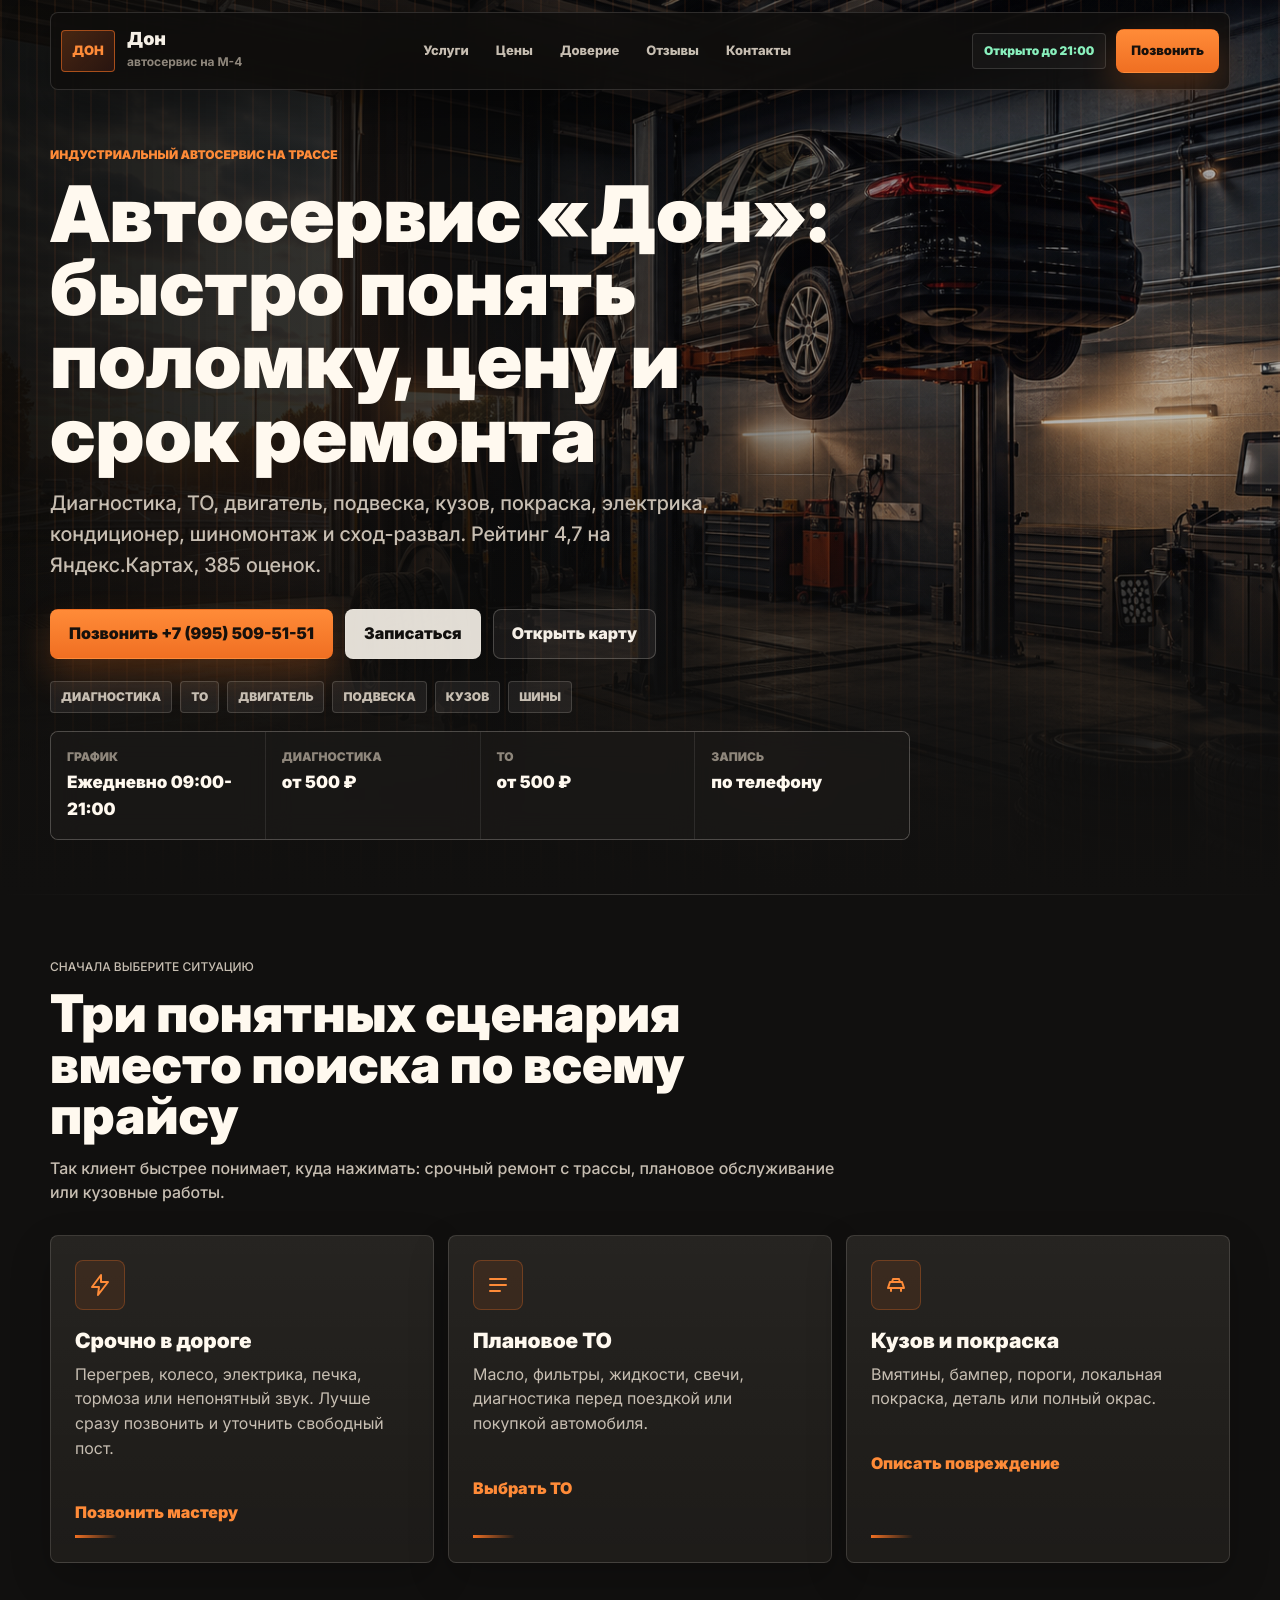
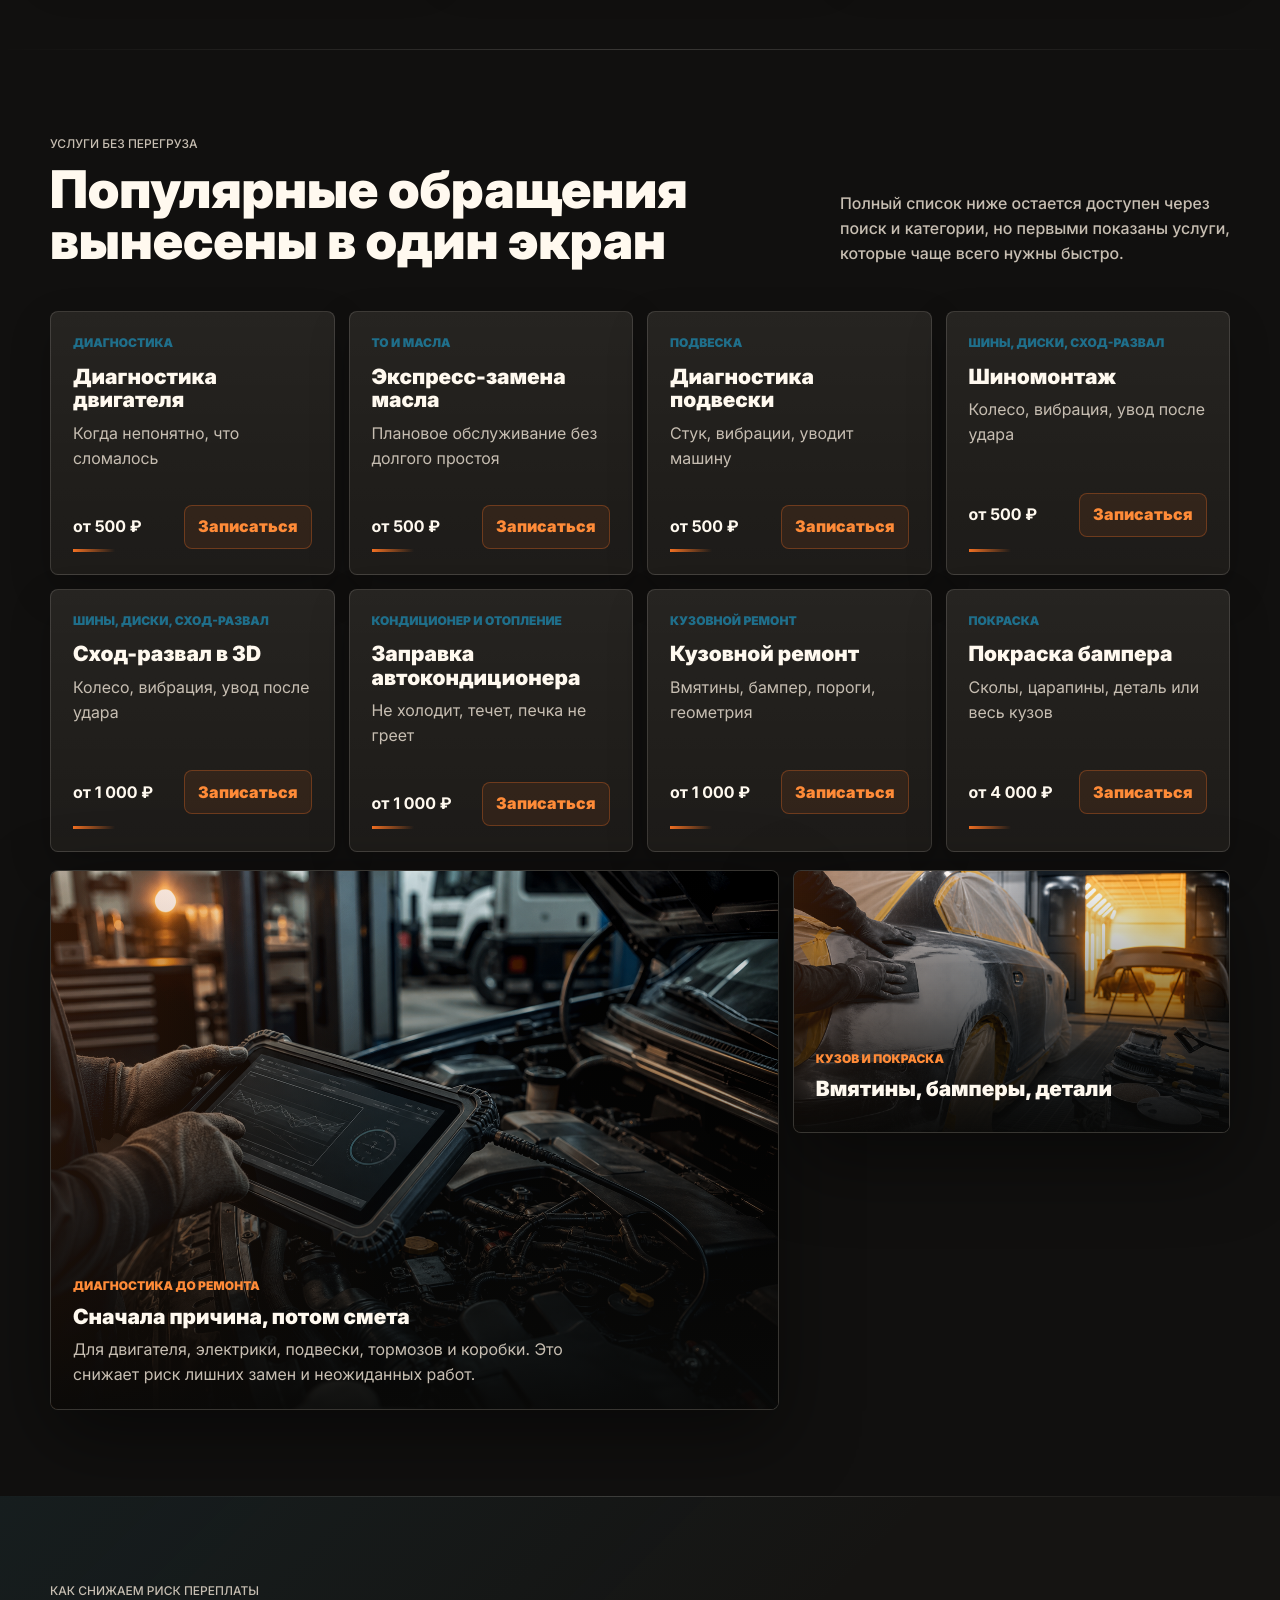
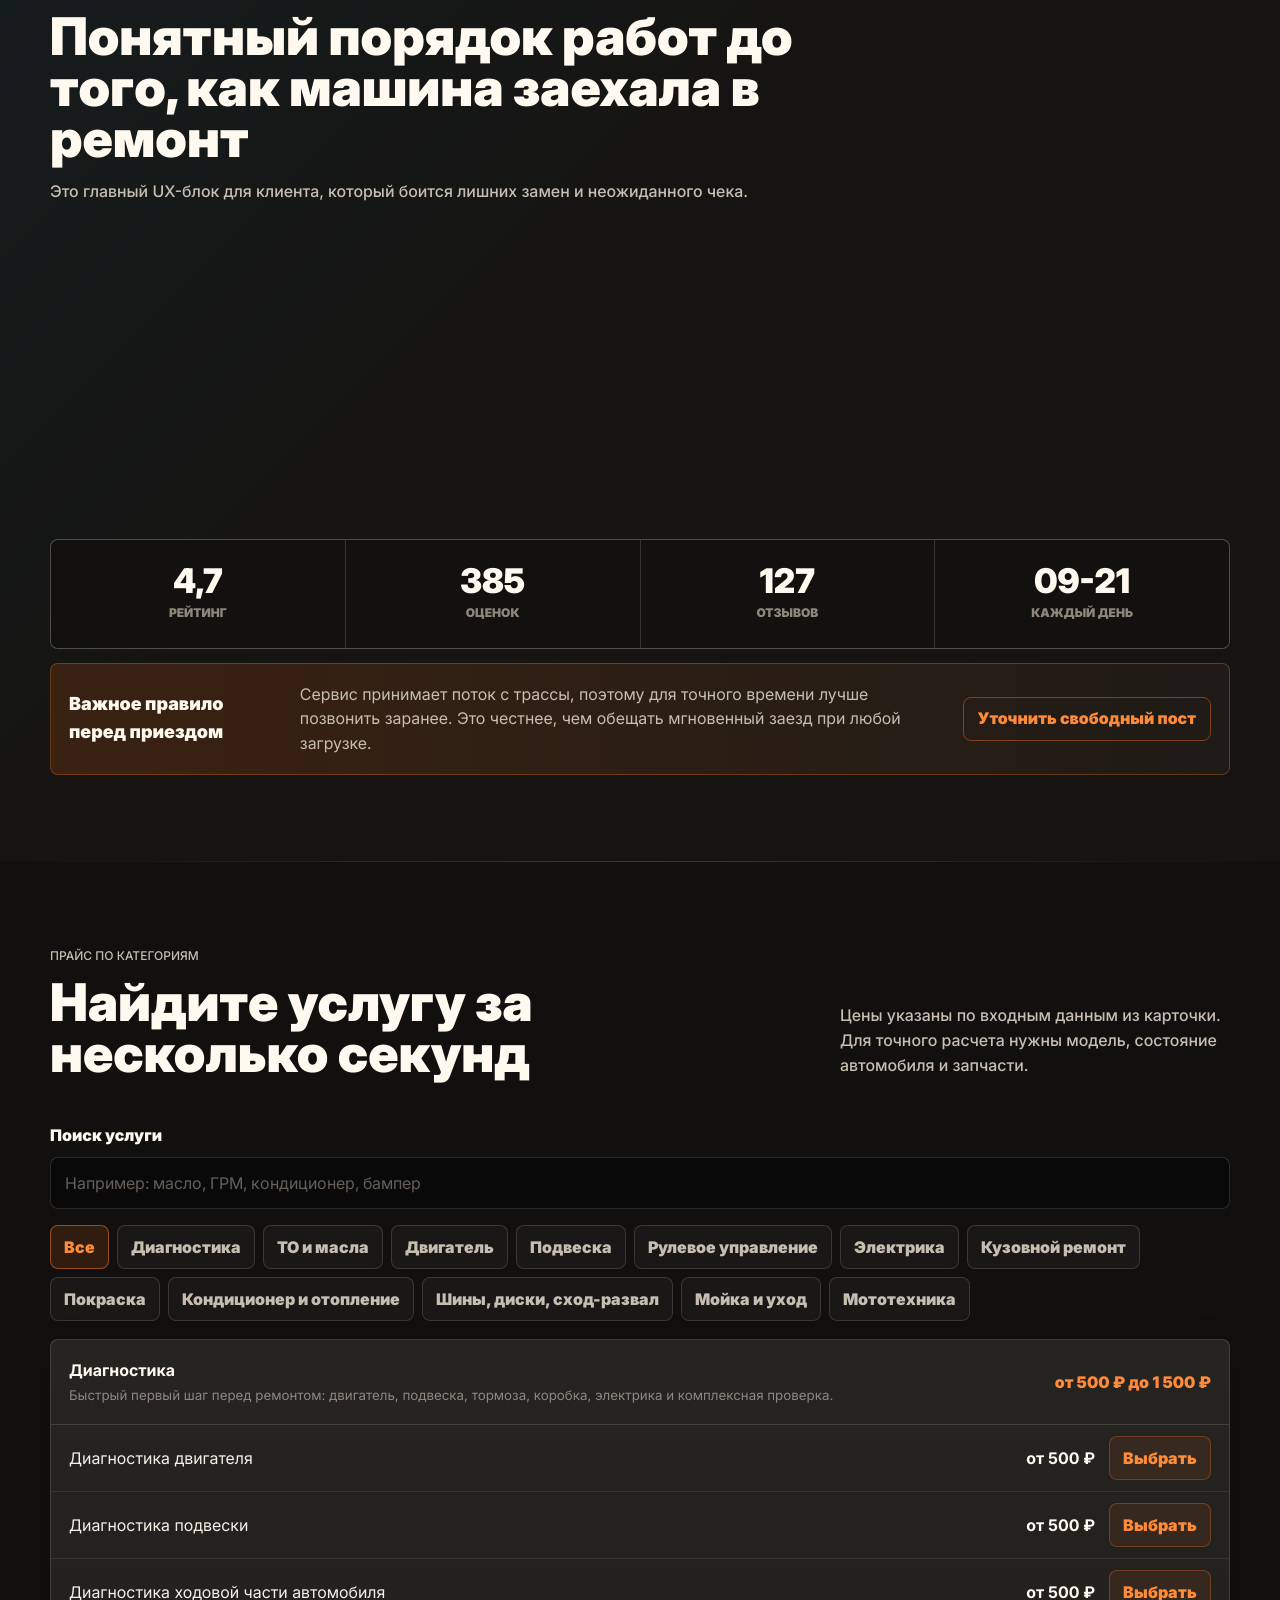
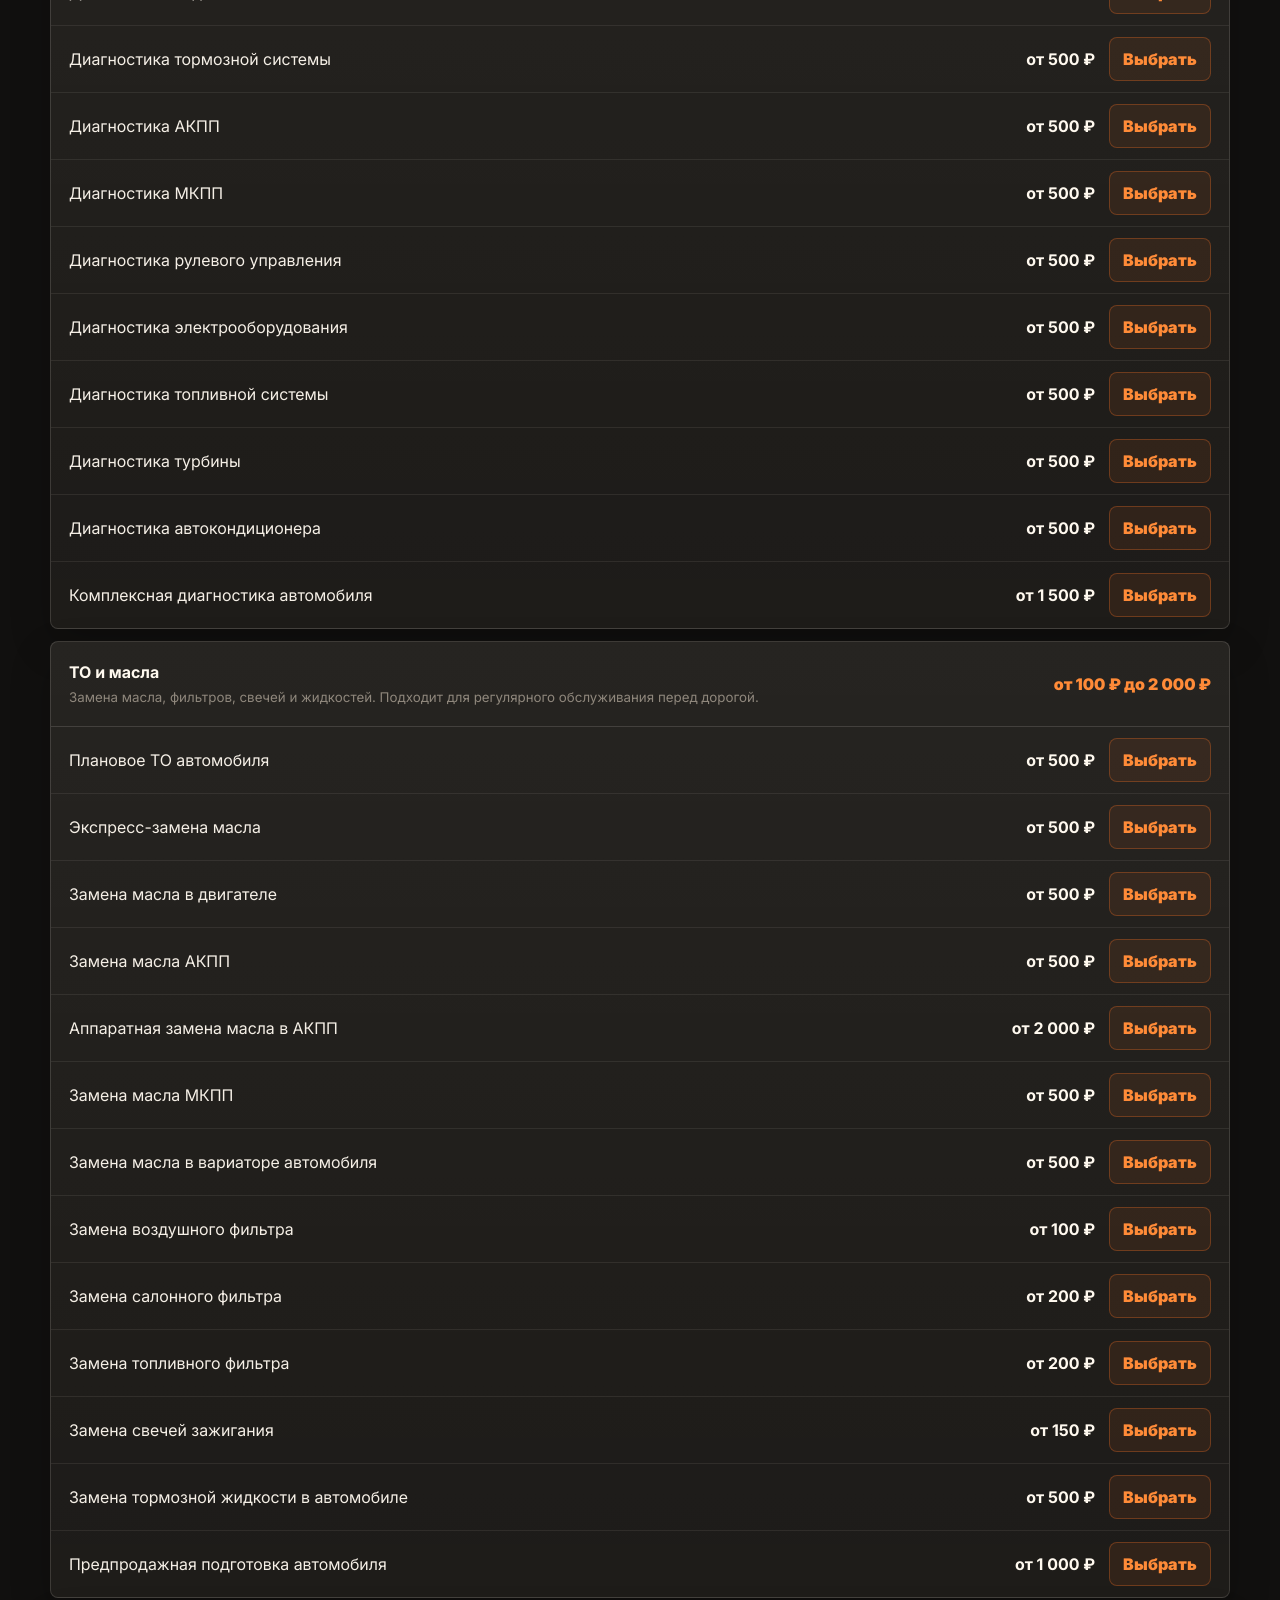
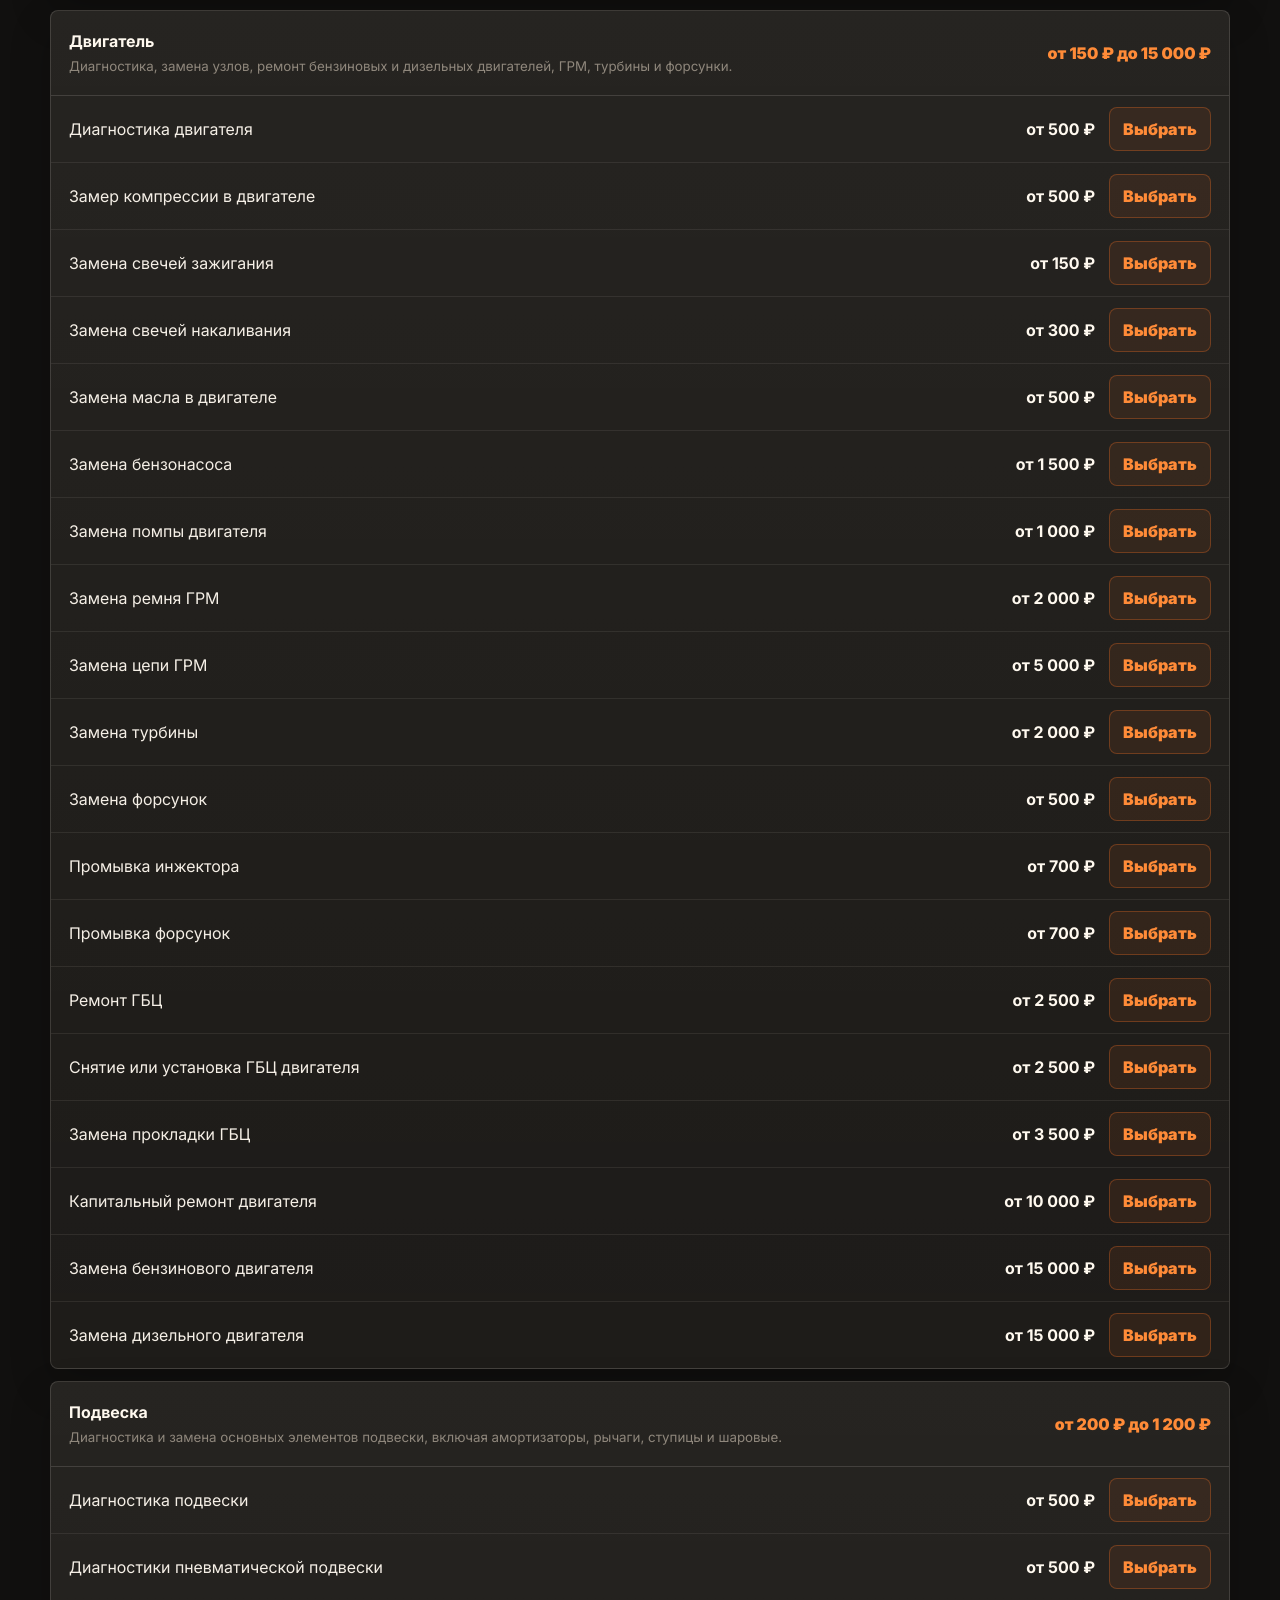
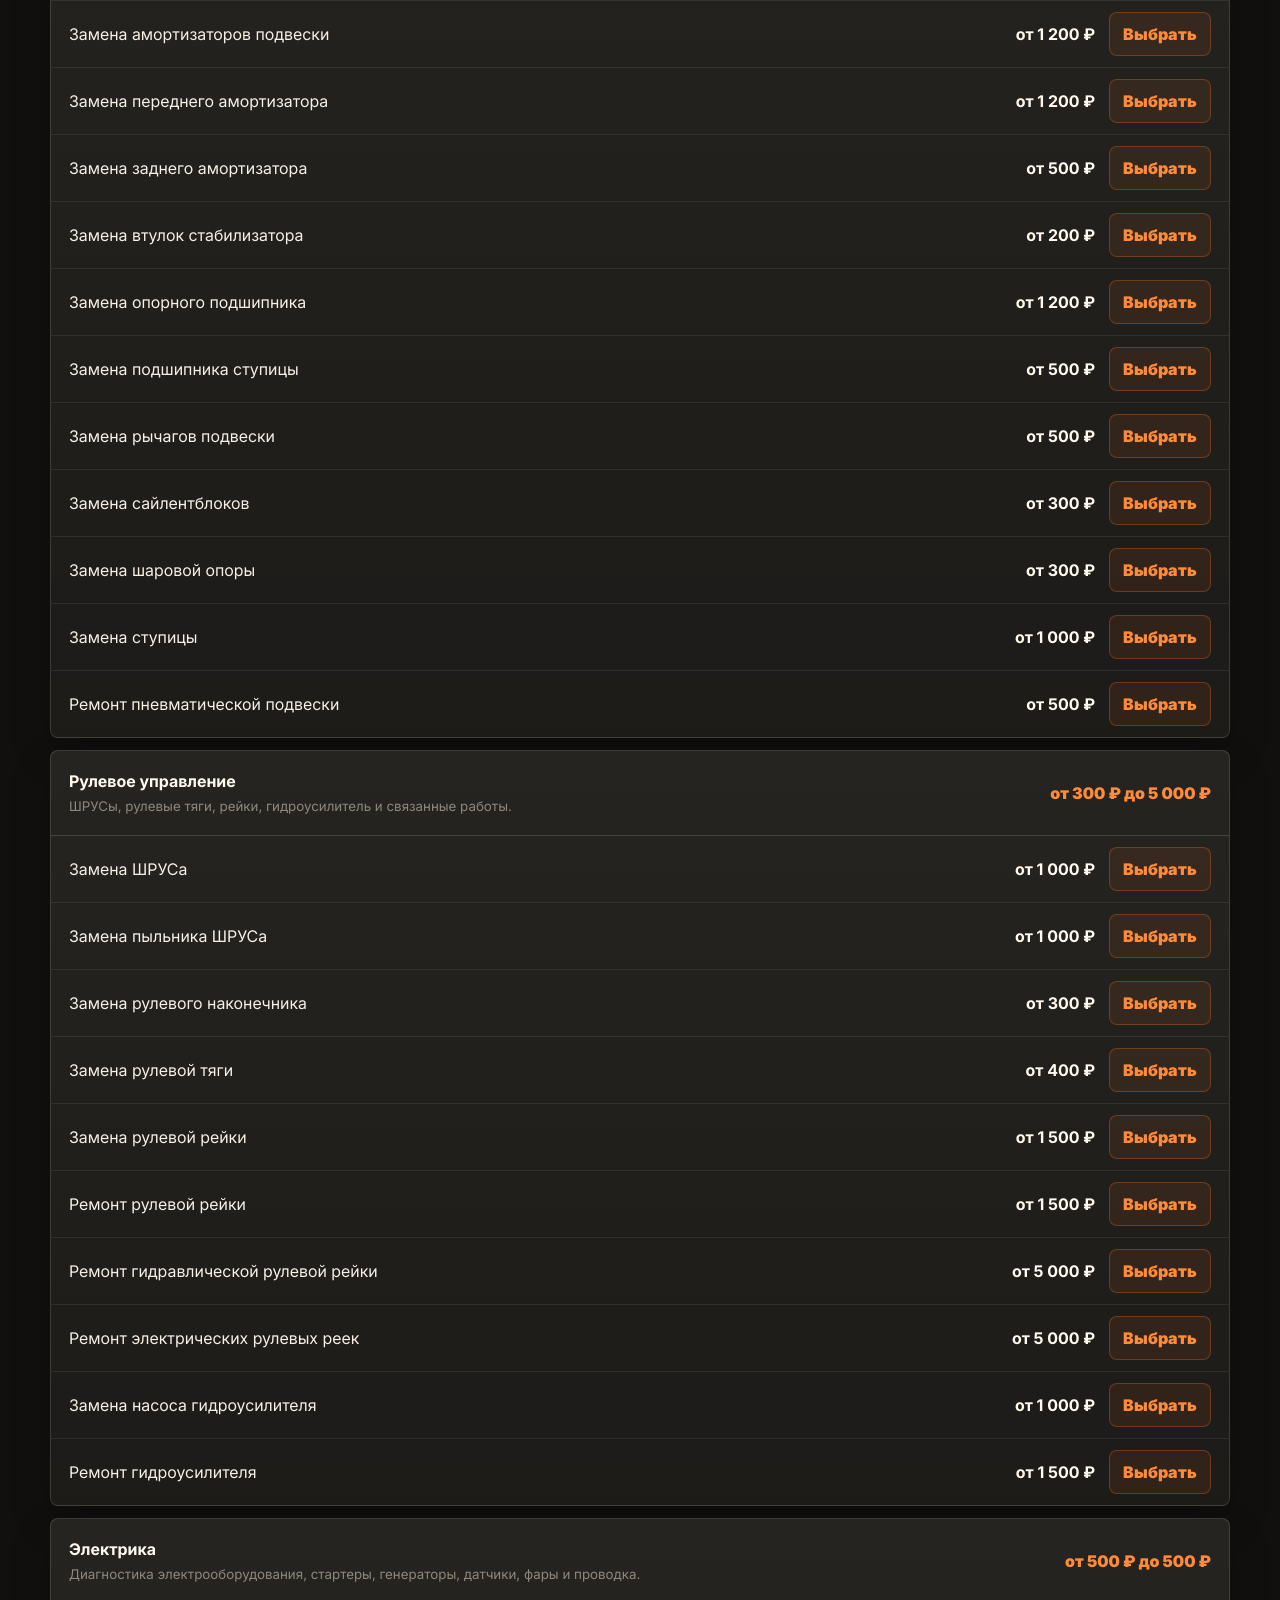
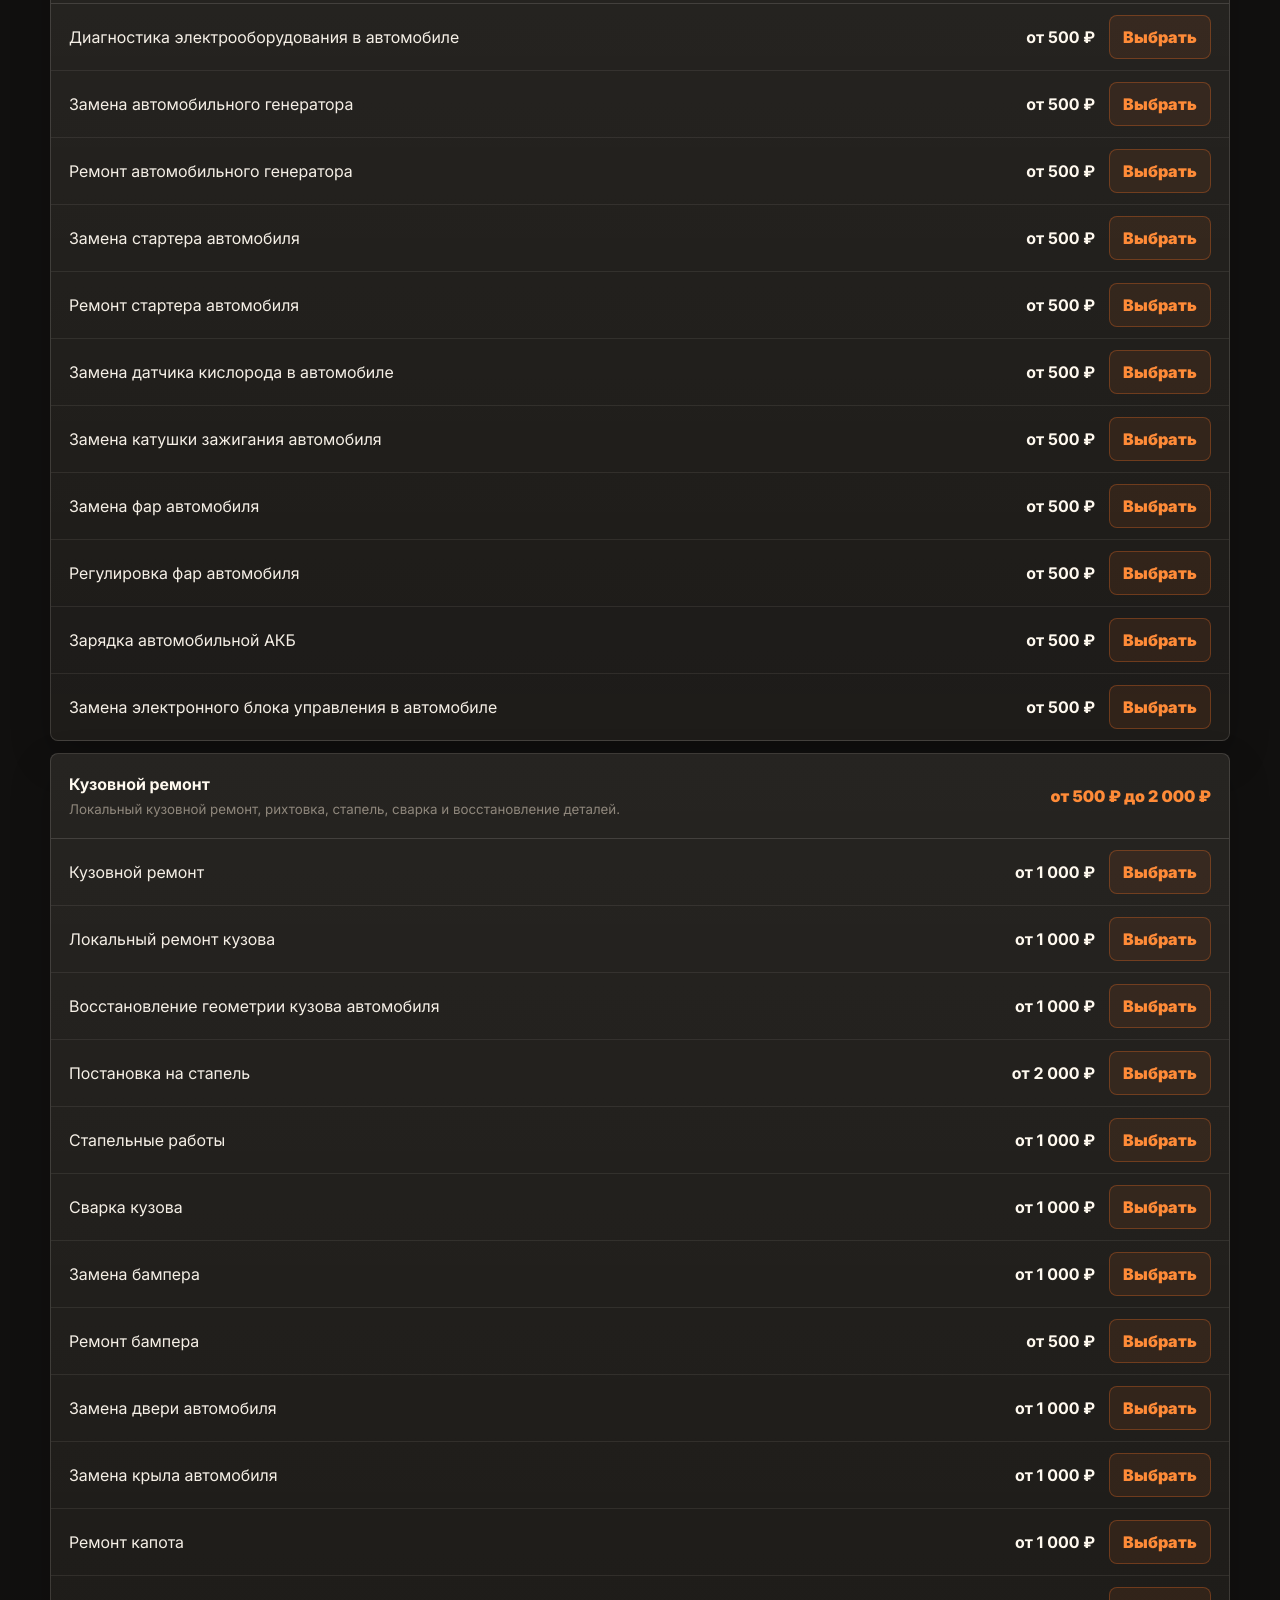
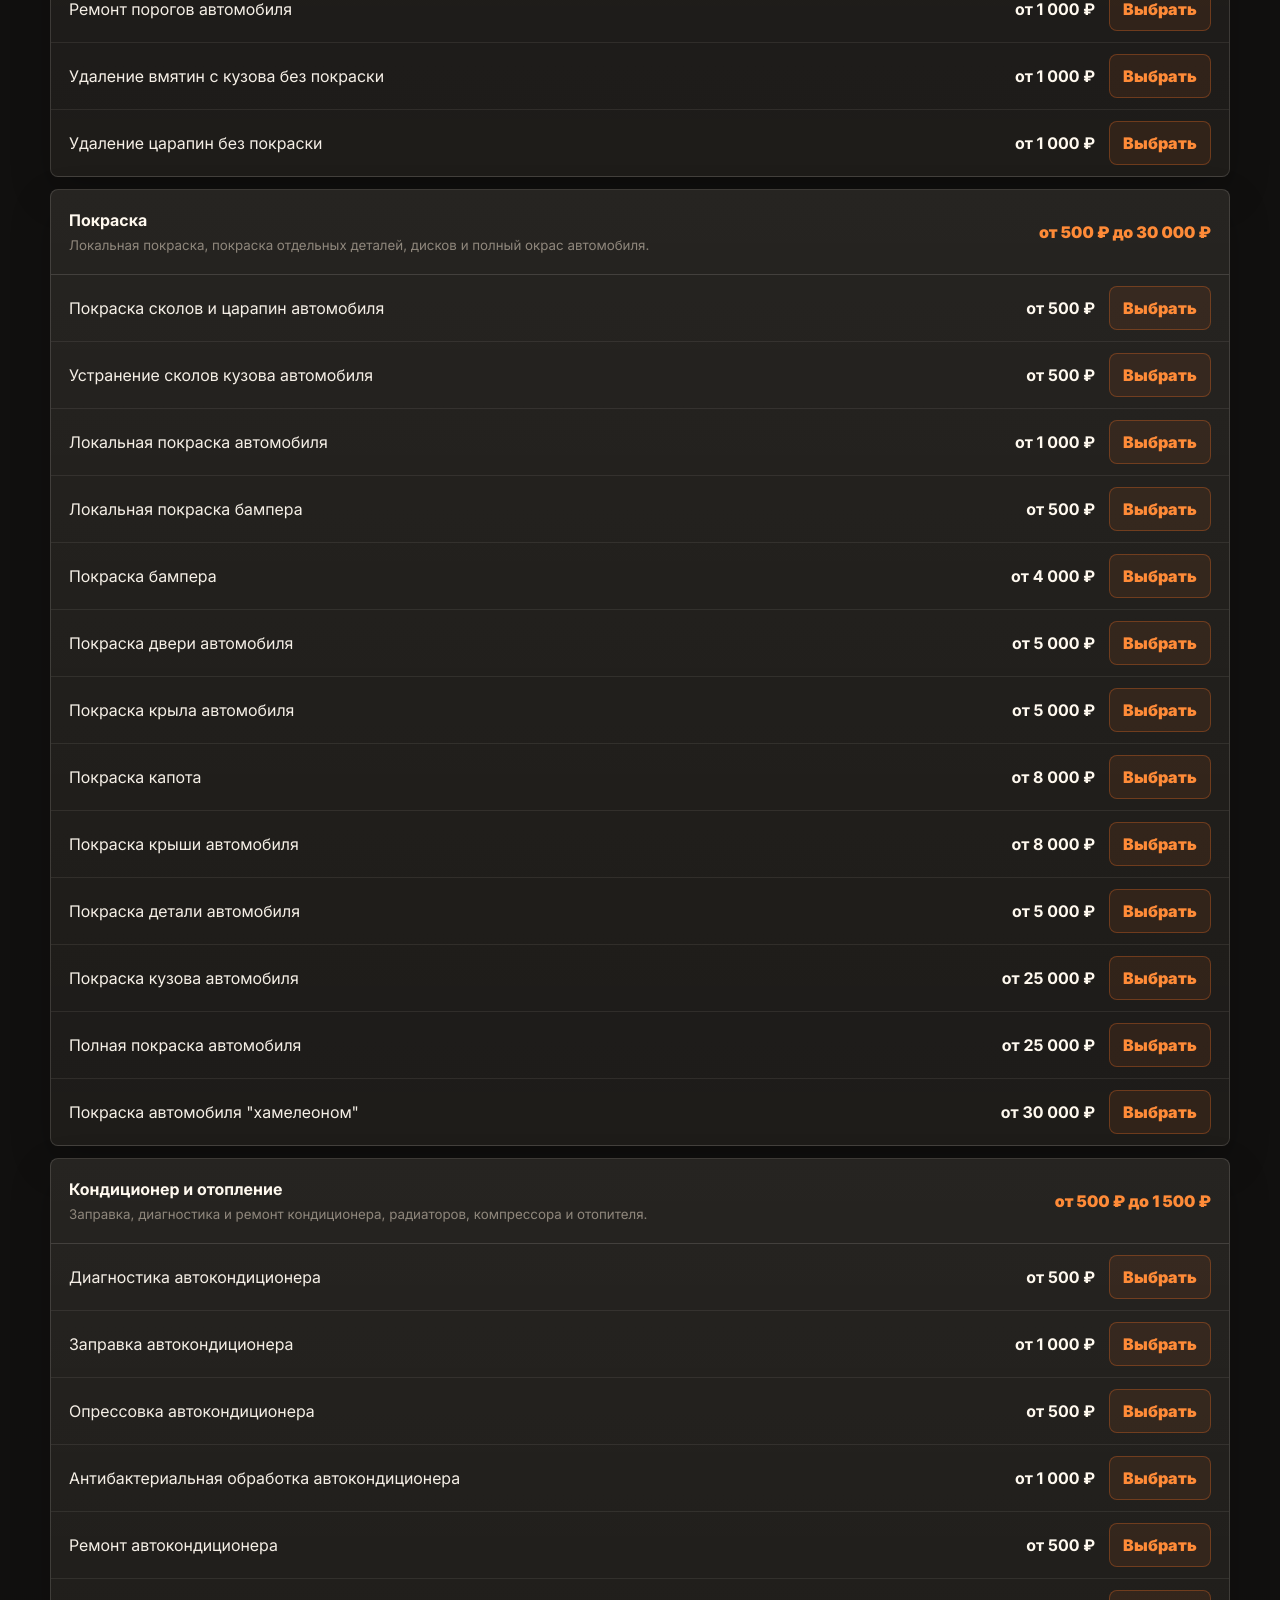
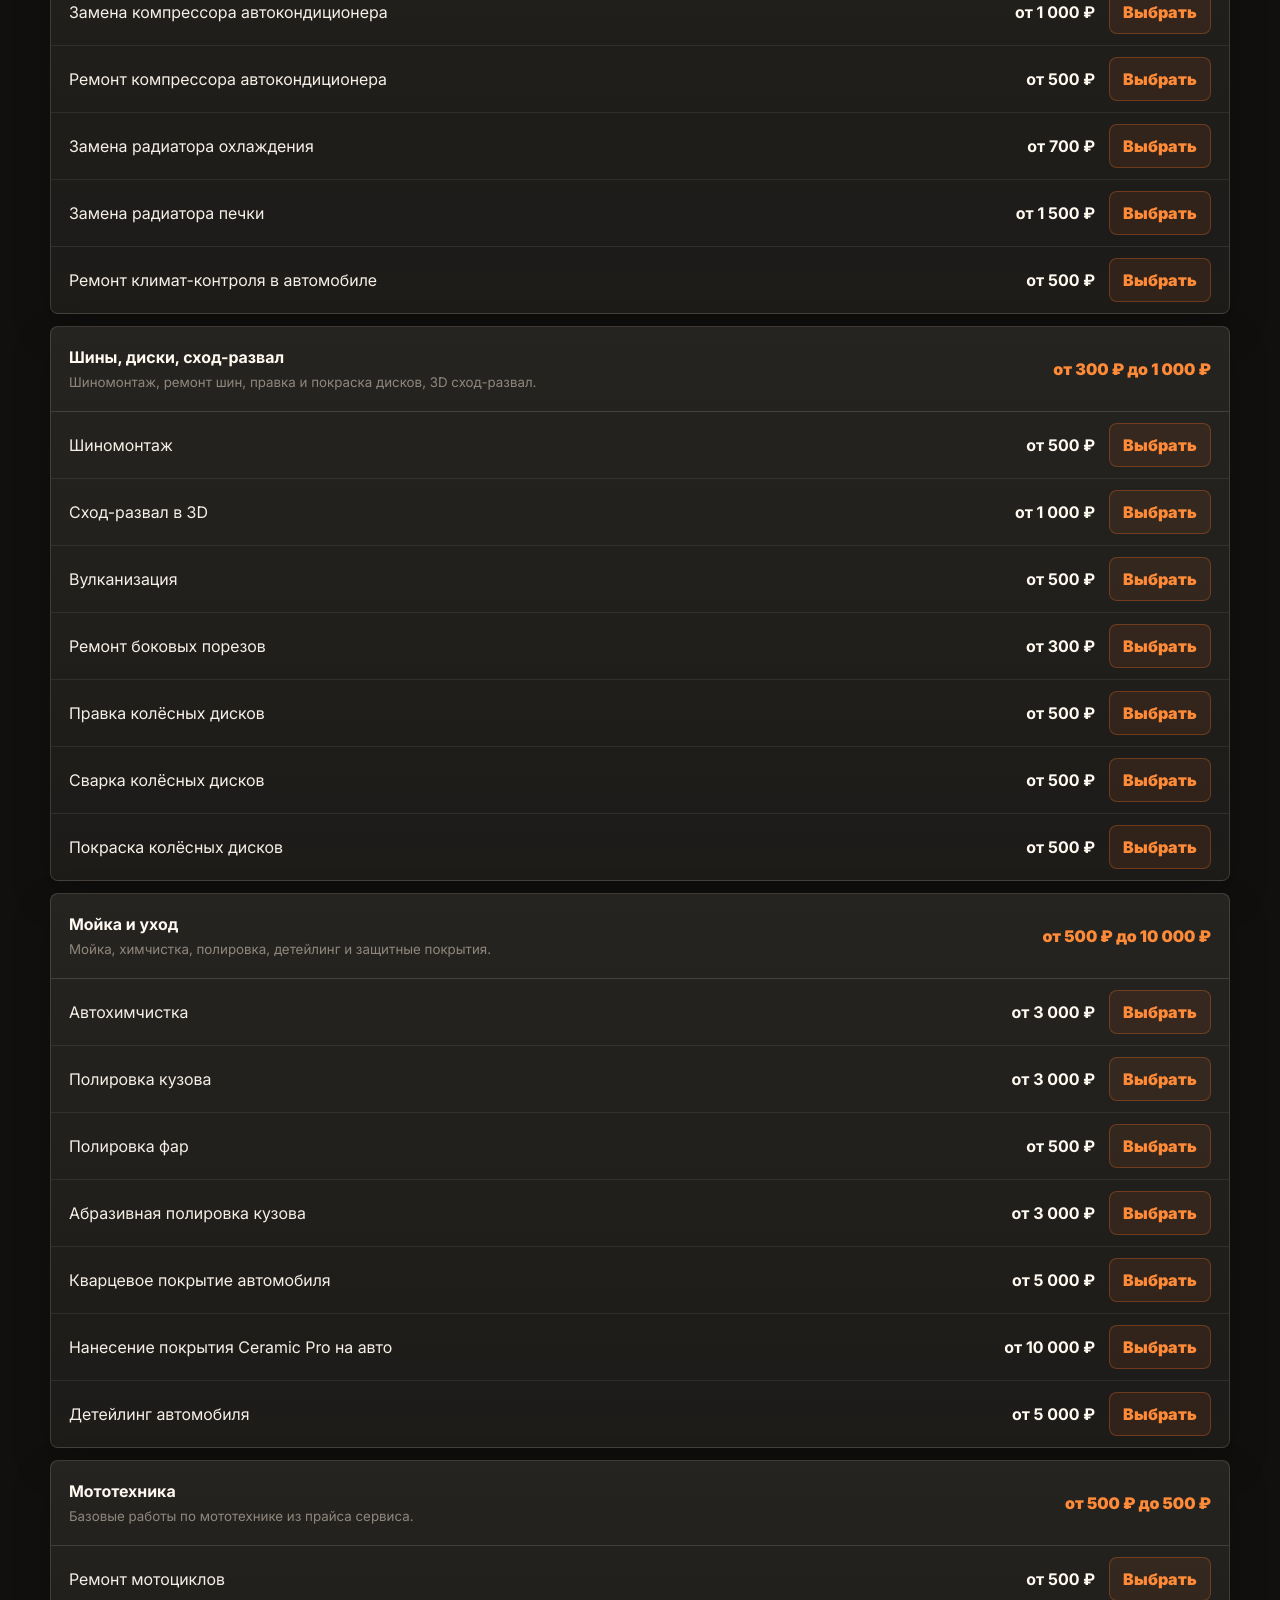
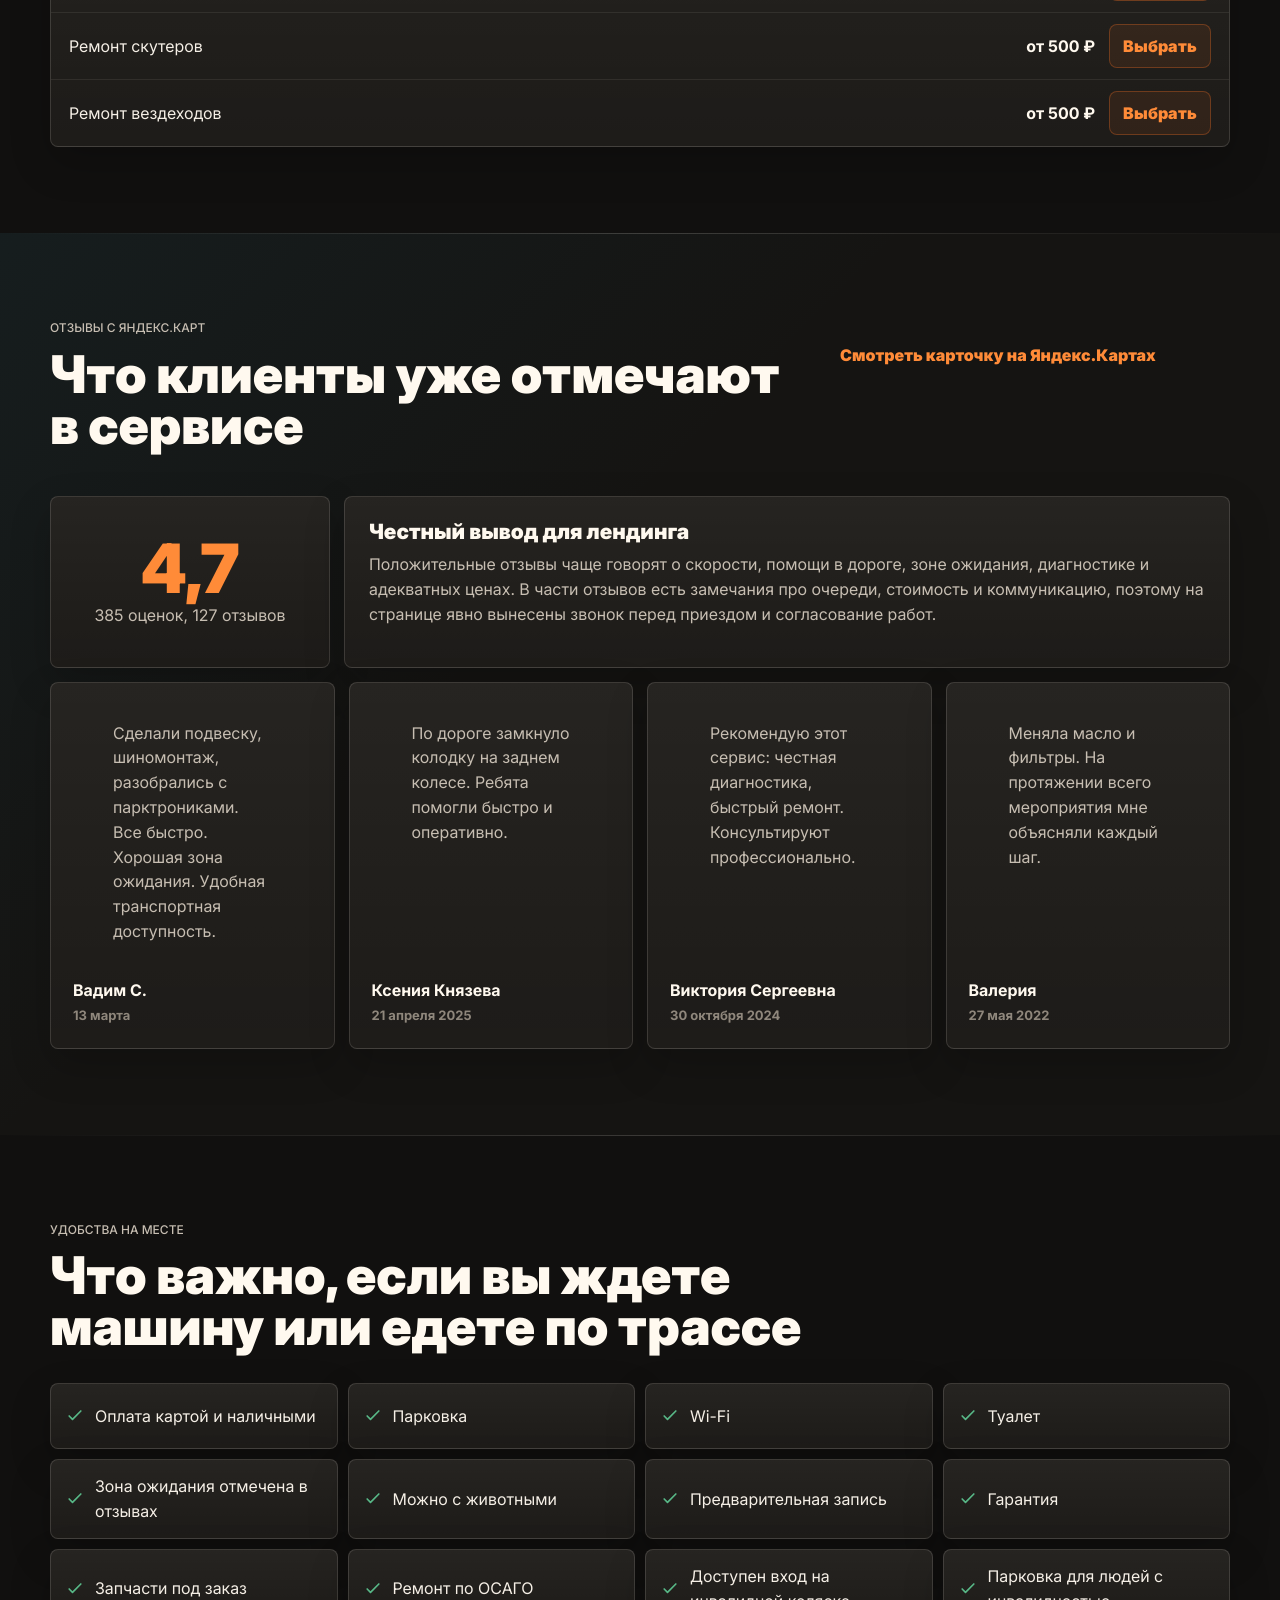
==== index.html @ 92076708 "Publish Don auto service landing" ====
﻿<!doctype html>
<html lang="ru">
<head>
    <meta charset="utf-8">
    <meta name="viewport" content="width=device-width, initial-scale=1">
    <title>Автосервис Дон в Домодедово на М-4 - цены, услуги, запись</title>
    <meta name="description" content="Автосервис Дон на 33-м км М-4: рейтинг 4,7, 385 оценок, ежедневно 09:00-21:00. Диагностика от 500 ₽, ТО, двигатель, подвеска, кузовной ремонт, покраска, шиномонтаж.">
    <meta name="robots" content="index, follow">
    <meta property="og:type" content="website">
    <meta property="og:title" content="Автосервис Дон на М-4 Дон, 33-й километр">
    <meta property="og:description" content="Понятный прайс, быстрый звонок, маршрут в Яндекс.Картах и запись на ремонт автомобиля.">
    <meta property="og:image" content="assets/roadside-service-industrial.png">
    <link rel="preconnect" href="https://fonts.googleapis.com">
    <link rel="preconnect" href="https://fonts.gstatic.com" crossorigin>
    <link href="https://fonts.googleapis.com/css2?family=Inter:wght@400;500;600;700;800;900&display=swap" rel="stylesheet">
    <link rel="preload" href="assets/roadside-service-industrial.png" as="image">
    <link rel="preload" href="assets/diagnostics-industrial.png" as="image">
    <link rel="stylesheet" href="assets/styles.css">
    <script type="application/ld+json">{
    "@context": "https://schema.org",
    "@type": "AutoRepair",
    "name": "Дон",
    "description": "Автосервис на 33-м километре М-4 Дон: диагностика, ТО, двигатель, подвеска, кузовной ремонт, покраска, шиномонтаж и сход-развал.",
    "telephone": "+7 (995) 509-51-51",
    "address": {
        "@type": "PostalAddress",
        "addressCountry": "RU",
        "addressRegion": "Московская область",
        "addressLocality": "городской округ Домодедово",
        "streetAddress": "М-4 Дон, 33-й километр, с4к1"
    },
    "openingHoursSpecification": [
        {
            "@type": "OpeningHoursSpecification",
            "dayOfWeek": [
                "Monday",
                "Tuesday",
                "Wednesday",
                "Thursday",
                "Friday",
                "Saturday",
                "Sunday"
            ],
            "opens": "09:00",
            "closes": "21:00"
        }
    ],
    "aggregateRating": {
        "@type": "AggregateRating",
        "ratingValue": "4.7",
        "ratingCount": 385,
        "reviewCount": 127
    },
    "priceRange": "от 100 ₽",
    "sameAs": [
        "https://yandex.ru/maps/-/CPXYY2pa"
    ]
}</script>
</head>
<body data-static-page="true">
<a class="skip-link" href="#main">К содержанию</a>

<header class="site-header" data-header>
    <a class="brand" href="#top" aria-label="Автосервис Дон">
        <span class="brand-mark" aria-hidden="true">ДОН</span>
        <span>
            <strong>Дон</strong>
            <small>автосервис на М-4</small>
        </span>
    </a>
    <nav class="main-nav" aria-label="Основная навигация">
        <a href="#services">Услуги</a>
        <a href="#price">Цены</a>
        <a href="#trust">Доверие</a>
        <a href="#reviews">Отзывы</a>
        <a href="#contacts">Контакты</a>
    </nav>
    <div class="header-actions">
        <span class="open-pill is-open">Открыто до 21:00</span>
        <a class="btn btn-primary btn-small" href="tel:+79955095151">Позвонить</a>
    </div>
</header>

<main id="main">
    <section class="hero" id="top" aria-labelledby="hero-title">
        <div class="hero-overlay"></div>
        <div class="container hero-content">
            <p class="eyebrow">Индустриальный автосервис на трассе</p>
            <h1 id="hero-title">Автосервис «Дон»: быстро понять поломку, цену и срок ремонта</h1>
            <p class="hero-lead">Диагностика, ТО, двигатель, подвеска, кузов, покраска, электрика, кондиционер, шиномонтаж и сход-развал. Рейтинг 4,7 на Яндекс.Картах, 385 оценок.</p>
            <div class="hero-actions" aria-label="Быстрые действия">
                <a class="btn btn-primary" href="tel:+79955095151">Позвонить +7 (995) 509-51-51</a>
                <a class="btn btn-light" href="#lead-form">Записаться</a>
                <a class="btn btn-ghost" href="https://yandex.ru/maps/-/CPXYY2pa" target="_blank" rel="noopener">Открыть карту</a>
            </div>
            <div class="hero-service-line" aria-label="Ключевые направления">
                <span>Диагностика</span>
                <span>ТО</span>
                <span>Двигатель</span>
                <span>Подвеска</span>
                <span>Кузов</span>
                <span>Шины</span>
            </div>
            <dl class="hero-facts" aria-label="Ключевые факты">
                <div>
                    <dt>График</dt>
                    <dd>Ежедневно 09:00-21:00</dd>
                </div>
                <div>
                    <dt>Диагностика</dt>
                    <dd>от 500 ₽</dd>
                </div>
                <div>
                    <dt>ТО</dt>
                    <dd>от 500 ₽</dd>
                </div>
                <div>
                    <dt>Запись</dt>
                    <dd>по телефону</dd>
                </div>
            </dl>
        </div>
    </section>

    <section class="section section-tight intent-section" aria-labelledby="intent-title">
        <div class="container">
            <div class="section-heading">
                <p class="eyebrow">Сначала выберите ситуацию</p>
                <h2 id="intent-title">Три понятных сценария вместо поиска по всему прайсу</h2>
                <p>Так клиент быстрее понимает, куда нажимать: срочный ремонт с трассы, плановое обслуживание или кузовные работы.</p>
            </div>
            <div class="intent-grid">
                <article class="intent-card">
                    <span class="intent-icon" aria-hidden="true">
                        <svg viewBox="0 0 24 24"><path d="M13 2 4 14h7l-1 8 10-13h-7l0-7Z"/></svg>
                    </span>
                    <h3>Срочно в дороге</h3>
                    <p>Перегрев, колесо, электрика, печка, тормоза или непонятный звук. Лучше сразу позвонить и уточнить свободный пост.</p>
                    <a href="tel:+79955095151">Позвонить мастеру</a>
                </article>
                <article class="intent-card">
                    <span class="intent-icon" aria-hidden="true">
                        <svg viewBox="0 0 24 24"><path d="M4 6h16M4 12h16M4 18h10"/></svg>
                    </span>
                    <h3>Плановое ТО</h3>
                    <p>Масло, фильтры, жидкости, свечи, диагностика перед поездкой или покупкой автомобиля.</p>
                    <button type="button" data-service-select="Плановое ТО автомобиля">Выбрать ТО</button>
                </article>
                <article class="intent-card">
                    <span class="intent-icon" aria-hidden="true">
                        <svg viewBox="0 0 24 24"><path d="M4 15h16l-2-6H6l-2 6Zm3 0v3m10-3v3M8 9l1-3h6l1 3"/></svg>
                    </span>
                    <h3>Кузов и покраска</h3>
                    <p>Вмятины, бампер, пороги, локальная покраска, деталь или полный окрас.</p>
                    <button type="button" data-service-select="Кузовной ремонт">Описать повреждение</button>
                </article>
            </div>
        </div>
    </section>

    <section class="section" id="services" aria-labelledby="services-title">
        <div class="container">
            <div class="section-heading split-heading">
                <div>
                    <p class="eyebrow">Услуги без перегруза</p>
                    <h2 id="services-title">Популярные обращения вынесены в один экран</h2>
                </div>
                <p>Полный список ниже остается доступен через поиск и категории, но первыми показаны услуги, которые чаще всего нужны быстро.</p>
            </div>
            <div class="popular-grid">
                                                        <article class="service-tile">
                        <span>Диагностика</span>
                        <h3>Диагностика двигателя</h3>
                        <p>Когда непонятно, что сломалось</p>
                        <div class="tile-bottom">
                            <strong>от 500 ₽</strong>
                            <button type="button" data-service-select="Диагностика двигателя">Записаться</button>
                        </div>
                    </article>
                                                        <article class="service-tile">
                        <span>ТО и масла</span>
                        <h3>Экспресс-замена масла</h3>
                        <p>Плановое обслуживание без долгого простоя</p>
                        <div class="tile-bottom">
                            <strong>от 500 ₽</strong>
                            <button type="button" data-service-select="Экспресс-замена масла">Записаться</button>
                        </div>
                    </article>
                                                        <article class="service-tile">
                        <span>Подвеска</span>
                        <h3>Диагностика подвески</h3>
                        <p>Стук, вибрации, уводит машину</p>
                        <div class="tile-bottom">
                            <strong>от 500 ₽</strong>
                            <button type="button" data-service-select="Диагностика подвески">Записаться</button>
                        </div>
                    </article>
                                                        <article class="service-tile">
                        <span>Шины, диски, сход-развал</span>
                        <h3>Шиномонтаж</h3>
                        <p>Колесо, вибрация, увод после удара</p>
                        <div class="tile-bottom">
                            <strong>от 500 ₽</strong>
                            <button type="button" data-service-select="Шиномонтаж">Записаться</button>
                        </div>
                    </article>
                                                        <article class="service-tile">
                        <span>Шины, диски, сход-развал</span>
                        <h3>Сход-развал в 3D</h3>
                        <p>Колесо, вибрация, увод после удара</p>
                        <div class="tile-bottom">
                            <strong>от 1 000 ₽</strong>
                            <button type="button" data-service-select="Сход-развал в 3D">Записаться</button>
                        </div>
                    </article>
                                                        <article class="service-tile">
                        <span>Кондиционер и отопление</span>
                        <h3>Заправка автокондиционера</h3>
                        <p>Не холодит, течет, печка не греет</p>
                        <div class="tile-bottom">
                            <strong>от 1 000 ₽</strong>
                            <button type="button" data-service-select="Заправка автокондиционера">Записаться</button>
                        </div>
                    </article>
                                                        <article class="service-tile">
                        <span>Кузовной ремонт</span>
                        <h3>Кузовной ремонт</h3>
                        <p>Вмятины, бампер, пороги, геометрия</p>
                        <div class="tile-bottom">
                            <strong>от 1 000 ₽</strong>
                            <button type="button" data-service-select="Кузовной ремонт">Записаться</button>
                        </div>
                    </article>
                                                        <article class="service-tile">
                        <span>Покраска</span>
                        <h3>Покраска бампера</h3>
                        <p>Сколы, царапины, деталь или весь кузов</p>
                        <div class="tile-bottom">
                            <strong>от 4 000 ₽</strong>
                            <button type="button" data-service-select="Покраска бампера">Записаться</button>
                        </div>
                    </article>
                            </div>

            <div class="industrial-showcase" aria-label="Фотографии направлений сервиса">
                <article class="showcase-card showcase-large">
                    <img src="assets/diagnostics-industrial.png" alt="Компьютерная диагностика автомобиля в сервисном боксе" loading="lazy">
                    <div>
                        <span>Диагностика до ремонта</span>
                        <h3>Сначала причина, потом смета</h3>
                        <p>Для двигателя, электрики, подвески, тормозов и коробки. Это снижает риск лишних замен и неожиданных работ.</p>
                    </div>
                </article>
                <article class="showcase-card">
                    <img src="assets/body-paint-industrial.png" alt="Подготовка кузова автомобиля к покраске" loading="lazy">
                    <div>
                        <span>Кузов и покраска</span>
                        <h3>Вмятины, бамперы, детали</h3>
                    </div>
                </article>
                <article class="showcase-card">
                    <img src="assets/roadside-service-industrial.png" alt="Автосервисный бокс у трассы с автомобилем на подъемнике" loading="lazy">
                    <div>
                        <span>Сервис у трассы</span>
                        <h3>Быстрый заезд с М-4</h3>
                    </div>
                </article>
            </div>
        </div>
    </section>

    <section class="section section-muted" id="trust" aria-labelledby="trust-title">
        <div class="container">
            <div class="section-heading">
                <p class="eyebrow">Как снижаем риск переплаты</p>
                <h2 id="trust-title">Понятный порядок работ до того, как машина заехала в ремонт</h2>
                <p>Это главный UX-блок для клиента, который боится лишних замен и неожиданного чека.</p>
            </div>
            <div class="process-grid">
                <article class="process-step">
                    <span>1</span>
                    <h3>Сначала симптом</h3>
                    <p>В заявке или по телефону опишите, что произошло: звук, ошибка, перегрев, удар, течь или плановое ТО.</p>
                </article>
                <article class="process-step">
                    <span>2</span>
                    <h3>Диагностика от 500 ₽</h3>
                    <p>Если причина неочевидна, начинайте с диагностики. Комплексная диагностика в прайсе указана от 1 500 ₽.</p>
                </article>
                <article class="process-step">
                    <span>3</span>
                    <h3>Согласование цены</h3>
                    <p>До ремонта уточните список работ, цену работ, необходимость запчастей и что будет согласовываться отдельно.</p>
                </article>
                <article class="process-step">
                    <span>4</span>
                    <h3>Ремонт и гарантия</h3>
                    <p>В карточке бизнеса указана гарантия. Условия лучше зафиксировать при приемке по конкретной работе.</p>
                </article>
            </div>
            <div class="proof-strip" aria-label="Факты из карточки бизнеса">
                <div>
                    <strong>4,7</strong>
                    <span>рейтинг</span>
                </div>
                <div>
                    <strong>385</strong>
                    <span>оценок</span>
                </div>
                <div>
                    <strong>127</strong>
                    <span>отзывов</span>
                </div>
                <div>
                    <strong>09-21</strong>
                    <span>каждый день</span>
                </div>
            </div>
            <div class="industrial-warning">
                <strong>Важное правило перед приездом</strong>
                <p>Сервис принимает поток с трассы, поэтому для точного времени лучше позвонить заранее. Это честнее, чем обещать мгновенный заезд при любой загрузке.</p>
                <a href="tel:+79955095151">Уточнить свободный пост</a>
            </div>
        </div>
    </section>

    <section class="section" id="price" aria-labelledby="price-title">
        <div class="container">
            <div class="section-heading split-heading">
                <div>
                    <p class="eyebrow">Прайс по категориям</p>
                    <h2 id="price-title">Найдите услугу за несколько секунд</h2>
                </div>
                <p>Цены указаны по входным данным из карточки. Для точного расчета нужны модель, состояние автомобиля и запчасти.</p>
            </div>

            <div class="price-tools" role="search">
                <label for="service-search">Поиск услуги</label>
                <input id="service-search" type="search" placeholder="Например: масло, ГРМ, кондиционер, бампер" data-service-search>
            </div>

            <div class="category-chips" aria-label="Фильтр категорий">
                <button class="chip is-active" type="button" data-category-filter="all">Все</button>
                                    <button class="chip" type="button" data-category-filter="diagnostics">Диагностика</button>
                                    <button class="chip" type="button" data-category-filter="maintenance">ТО и масла</button>
                                    <button class="chip" type="button" data-category-filter="engine">Двигатель</button>
                                    <button class="chip" type="button" data-category-filter="suspension">Подвеска</button>
                                    <button class="chip" type="button" data-category-filter="steering">Рулевое управление</button>
                                    <button class="chip" type="button" data-category-filter="electric">Электрика</button>
                                    <button class="chip" type="button" data-category-filter="body">Кузовной ремонт</button>
                                    <button class="chip" type="button" data-category-filter="paint">Покраска</button>
                                    <button class="chip" type="button" data-category-filter="climate">Кондиционер и отопление</button>
                                    <button class="chip" type="button" data-category-filter="tires">Шины, диски, сход-развал</button>
                                    <button class="chip" type="button" data-category-filter="wash">Мойка и уход</button>
                                    <button class="chip" type="button" data-category-filter="moto">Мототехника</button>
                            </div>

            <div class="price-list" data-price-list>
                                    <details class="price-group" open data-category="diagnostics">
                        <summary>
                            <span>
                                <strong>Диагностика</strong>
                                <small>Быстрый первый шаг перед ремонтом: двигатель, подвеска, тормоза, коробка, электрика и комплексная проверка.</small>
                            </span>
                            <span class="price-range">от 500 ₽ до 1 500 ₽</span>
                        </summary>
                        <div class="service-rows">
                                                            <div class="service-row" data-service-row data-category="diagnostics" data-search="Диагностика двигателя Диагностика">
                                    <span>Диагностика двигателя</span>
                                    <strong>от 500 ₽</strong>
                                    <button type="button" data-service-select="Диагностика двигателя">Выбрать</button>
                                </div>
                                                            <div class="service-row" data-service-row data-category="diagnostics" data-search="Диагностика подвески Диагностика">
                                    <span>Диагностика подвески</span>
                                    <strong>от 500 ₽</strong>
                                    <button type="button" data-service-select="Диагностика подвески">Выбрать</button>
                                </div>
                                                            <div class="service-row" data-service-row data-category="diagnostics" data-search="Диагностика ходовой части автомобиля Диагностика">
                                    <span>Диагностика ходовой части автомобиля</span>
                                    <strong>от 500 ₽</strong>
                                    <button type="button" data-service-select="Диагностика ходовой части автомобиля">Выбрать</button>
                                </div>
                                                            <div class="service-row" data-service-row data-category="diagnostics" data-search="Диагностика тормозной системы Диагностика">
                                    <span>Диагностика тормозной системы</span>
                                    <strong>от 500 ₽</strong>
                                    <button type="button" data-service-select="Диагностика тормозной системы">Выбрать</button>
                                </div>
                                                            <div class="service-row" data-service-row data-category="diagnostics" data-search="Диагностика АКПП Диагностика">
                                    <span>Диагностика АКПП</span>
                                    <strong>от 500 ₽</strong>
                                    <button type="button" data-service-select="Диагностика АКПП">Выбрать</button>
                                </div>
                                                            <div class="service-row" data-service-row data-category="diagnostics" data-search="Диагностика МКПП Диагностика">
                                    <span>Диагностика МКПП</span>
                                    <strong>от 500 ₽</strong>
                                    <button type="button" data-service-select="Диагностика МКПП">Выбрать</button>
                                </div>
                                                            <div class="service-row" data-service-row data-category="diagnostics" data-search="Диагностика рулевого управления Диагностика">
                                    <span>Диагностика рулевого управления</span>
                                    <strong>от 500 ₽</strong>
                                    <button type="button" data-service-select="Диагностика рулевого управления">Выбрать</button>
                                </div>
                                                            <div class="service-row" data-service-row data-category="diagnostics" data-search="Диагностика электрооборудования Диагностика">
                                    <span>Диагностика электрооборудования</span>
                                    <strong>от 500 ₽</strong>
                                    <button type="button" data-service-select="Диагностика электрооборудования">Выбрать</button>
                                </div>
                                                            <div class="service-row" data-service-row data-category="diagnostics" data-search="Диагностика топливной системы Диагностика">
                                    <span>Диагностика топливной системы</span>
                                    <strong>от 500 ₽</strong>
                                    <button type="button" data-service-select="Диагностика топливной системы">Выбрать</button>
                                </div>
                                                            <div class="service-row" data-service-row data-category="diagnostics" data-search="Диагностика турбины Диагностика">
                                    <span>Диагностика турбины</span>
                                    <strong>от 500 ₽</strong>
                                    <button type="button" data-service-select="Диагностика турбины">Выбрать</button>
                                </div>
                                                            <div class="service-row" data-service-row data-category="diagnostics" data-search="Диагностика автокондиционера Диагностика">
                                    <span>Диагностика автокондиционера</span>
                                    <strong>от 500 ₽</strong>
                                    <button type="button" data-service-select="Диагностика автокондиционера">Выбрать</button>
                                </div>
                                                            <div class="service-row" data-service-row data-category="diagnostics" data-search="Комплексная диагностика автомобиля Диагностика">
                                    <span>Комплексная диагностика автомобиля</span>
                                    <strong>от 1 500 ₽</strong>
                                    <button type="button" data-service-select="Комплексная диагностика автомобиля">Выбрать</button>
                                </div>
                                                    </div>
                    </details>
                                    <details class="price-group" open data-category="maintenance">
                        <summary>
                            <span>
                                <strong>ТО и масла</strong>
                                <small>Замена масла, фильтров, свечей и жидкостей. Подходит для регулярного обслуживания перед дорогой.</small>
                            </span>
                            <span class="price-range">от 100 ₽ до 2 000 ₽</span>
                        </summary>
                        <div class="service-rows">
                                                            <div class="service-row" data-service-row data-category="maintenance" data-search="Плановое ТО автомобиля ТО и масла">
                                    <span>Плановое ТО автомобиля</span>
                                    <strong>от 500 ₽</strong>
                                    <button type="button" data-service-select="Плановое ТО автомобиля">Выбрать</button>
                                </div>
                                                            <div class="service-row" data-service-row data-category="maintenance" data-search="Экспресс-замена масла ТО и масла">
                                    <span>Экспресс-замена масла</span>
                                    <strong>от 500 ₽</strong>
                                    <button type="button" data-service-select="Экспресс-замена масла">Выбрать</button>
                                </div>
                                                            <div class="service-row" data-service-row data-category="maintenance" data-search="Замена масла в двигателе ТО и масла">
                                    <span>Замена масла в двигателе</span>
                                    <strong>от 500 ₽</strong>
                                    <button type="button" data-service-select="Замена масла в двигателе">Выбрать</button>
                                </div>
                                                            <div class="service-row" data-service-row data-category="maintenance" data-search="Замена масла АКПП ТО и масла">
                                    <span>Замена масла АКПП</span>
                                    <strong>от 500 ₽</strong>
                                    <button type="button" data-service-select="Замена масла АКПП">Выбрать</button>
                                </div>
                                                            <div class="service-row" data-service-row data-category="maintenance" data-search="Аппаратная замена масла в АКПП ТО и масла">
                                    <span>Аппаратная замена масла в АКПП</span>
                                    <strong>от 2 000 ₽</strong>
                                    <button type="button" data-service-select="Аппаратная замена масла в АКПП">Выбрать</button>
                                </div>
                                                            <div class="service-row" data-service-row data-category="maintenance" data-search="Замена масла МКПП ТО и масла">
                                    <span>Замена масла МКПП</span>
                                    <strong>от 500 ₽</strong>
                                    <button type="button" data-service-select="Замена масла МКПП">Выбрать</button>
                                </div>
                                                            <div class="service-row" data-service-row data-category="maintenance" data-search="Замена масла в вариаторе автомобиля ТО и масла">
                                    <span>Замена масла в вариаторе автомобиля</span>
                                    <strong>от 500 ₽</strong>
                                    <button type="button" data-service-select="Замена масла в вариаторе автомобиля">Выбрать</button>
                                </div>
                                                            <div class="service-row" data-service-row data-category="maintenance" data-search="Замена воздушного фильтра ТО и масла">
                                    <span>Замена воздушного фильтра</span>
                                    <strong>от 100 ₽</strong>
                                    <button type="button" data-service-select="Замена воздушного фильтра">Выбрать</button>
                                </div>
                                                            <div class="service-row" data-service-row data-category="maintenance" data-search="Замена салонного фильтра ТО и масла">
                                    <span>Замена салонного фильтра</span>
                                    <strong>от 200 ₽</strong>
                                    <button type="button" data-service-select="Замена салонного фильтра">Выбрать</button>
                                </div>
                                                            <div class="service-row" data-service-row data-category="maintenance" data-search="Замена топливного фильтра ТО и масла">
                                    <span>Замена топливного фильтра</span>
                                    <strong>от 200 ₽</strong>
                                    <button type="button" data-service-select="Замена топливного фильтра">Выбрать</button>
                                </div>
                                                            <div class="service-row" data-service-row data-category="maintenance" data-search="Замена свечей зажигания ТО и масла">
                                    <span>Замена свечей зажигания</span>
                                    <strong>от 150 ₽</strong>
                                    <button type="button" data-service-select="Замена свечей зажигания">Выбрать</button>
                                </div>
                                                            <div class="service-row" data-service-row data-category="maintenance" data-search="Замена тормозной жидкости в автомобиле ТО и масла">
                                    <span>Замена тормозной жидкости в автомобиле</span>
                                    <strong>от 500 ₽</strong>
                                    <button type="button" data-service-select="Замена тормозной жидкости в автомобиле">Выбрать</button>
                                </div>
                                                            <div class="service-row" data-service-row data-category="maintenance" data-search="Предпродажная подготовка автомобиля ТО и масла">
                                    <span>Предпродажная подготовка автомобиля</span>
                                    <strong>от 1 000 ₽</strong>
                                    <button type="button" data-service-select="Предпродажная подготовка автомобиля">Выбрать</button>
                                </div>
                                                    </div>
                    </details>
                                    <details class="price-group" open data-category="engine">
                        <summary>
                            <span>
                                <strong>Двигатель</strong>
                                <small>Диагностика, замена узлов, ремонт бензиновых и дизельных двигателей, ГРМ, турбины и форсунки.</small>
                            </span>
                            <span class="price-range">от 150 ₽ до 15 000 ₽</span>
                        </summary>
                        <div class="service-rows">
                                                            <div class="service-row" data-service-row data-category="engine" data-search="Диагностика двигателя Двигатель">
                                    <span>Диагностика двигателя</span>
                                    <strong>от 500 ₽</strong>
                                    <button type="button" data-service-select="Диагностика двигателя">Выбрать</button>
                                </div>
                                                            <div class="service-row" data-service-row data-category="engine" data-search="Замер компрессии в двигателе Двигатель">
                                    <span>Замер компрессии в двигателе</span>
                                    <strong>от 500 ₽</strong>
                                    <button type="button" data-service-select="Замер компрессии в двигателе">Выбрать</button>
                                </div>
                                                            <div class="service-row" data-service-row data-category="engine" data-search="Замена свечей зажигания Двигатель">
                                    <span>Замена свечей зажигания</span>
                                    <strong>от 150 ₽</strong>
                                    <button type="button" data-service-select="Замена свечей зажигания">Выбрать</button>
                                </div>
                                                            <div class="service-row" data-service-row data-category="engine" data-search="Замена свечей накаливания Двигатель">
                                    <span>Замена свечей накаливания</span>
                                    <strong>от 300 ₽</strong>
                                    <button type="button" data-service-select="Замена свечей накаливания">Выбрать</button>
                                </div>
                                                            <div class="service-row" data-service-row data-category="engine" data-search="Замена масла в двигателе Двигатель">
                                    <span>Замена масла в двигателе</span>
                                    <strong>от 500 ₽</strong>
                                    <button type="button" data-service-select="Замена масла в двигателе">Выбрать</button>
                                </div>
                                                            <div class="service-row" data-service-row data-category="engine" data-search="Замена бензонасоса Двигатель">
                                    <span>Замена бензонасоса</span>
                                    <strong>от 1 500 ₽</strong>
                                    <button type="button" data-service-select="Замена бензонасоса">Выбрать</button>
                                </div>
                                                            <div class="service-row" data-service-row data-category="engine" data-search="Замена помпы двигателя Двигатель">
                                    <span>Замена помпы двигателя</span>
                                    <strong>от 1 000 ₽</strong>
                                    <button type="button" data-service-select="Замена помпы двигателя">Выбрать</button>
                                </div>
                                                            <div class="service-row" data-service-row data-category="engine" data-search="Замена ремня ГРМ Двигатель">
                                    <span>Замена ремня ГРМ</span>
                                    <strong>от 2 000 ₽</strong>
                                    <button type="button" data-service-select="Замена ремня ГРМ">Выбрать</button>
                                </div>
                                                            <div class="service-row" data-service-row data-category="engine" data-search="Замена цепи ГРМ Двигатель">
                                    <span>Замена цепи ГРМ</span>
                                    <strong>от 5 000 ₽</strong>
                                    <button type="button" data-service-select="Замена цепи ГРМ">Выбрать</button>
                                </div>
                                                            <div class="service-row" data-service-row data-category="engine" data-search="Замена турбины Двигатель">
                                    <span>Замена турбины</span>
                                    <strong>от 2 000 ₽</strong>
                                    <button type="button" data-service-select="Замена турбины">Выбрать</button>
                                </div>
                                                            <div class="service-row" data-service-row data-category="engine" data-search="Замена форсунок Двигатель">
                                    <span>Замена форсунок</span>
                                    <strong>от 500 ₽</strong>
                                    <button type="button" data-service-select="Замена форсунок">Выбрать</button>
                                </div>
                                                            <div class="service-row" data-service-row data-category="engine" data-search="Промывка инжектора Двигатель">
                                    <span>Промывка инжектора</span>
                                    <strong>от 700 ₽</strong>
                                    <button type="button" data-service-select="Промывка инжектора">Выбрать</button>
                                </div>
                                                            <div class="service-row" data-service-row data-category="engine" data-search="Промывка форсунок Двигатель">
                                    <span>Промывка форсунок</span>
                                    <strong>от 700 ₽</strong>
                                    <button type="button" data-service-select="Промывка форсунок">Выбрать</button>
                                </div>
                                                            <div class="service-row" data-service-row data-category="engine" data-search="Ремонт ГБЦ Двигатель">
                                    <span>Ремонт ГБЦ</span>
                                    <strong>от 2 500 ₽</strong>
                                    <button type="button" data-service-select="Ремонт ГБЦ">Выбрать</button>
                                </div>
                                                            <div class="service-row" data-service-row data-category="engine" data-search="Снятие или установка ГБЦ двигателя Двигатель">
                                    <span>Снятие или установка ГБЦ двигателя</span>
                                    <strong>от 2 500 ₽</strong>
                                    <button type="button" data-service-select="Снятие или установка ГБЦ двигателя">Выбрать</button>
                                </div>
                                                            <div class="service-row" data-service-row data-category="engine" data-search="Замена прокладки ГБЦ Двигатель">
                                    <span>Замена прокладки ГБЦ</span>
                                    <strong>от 3 500 ₽</strong>
                                    <button type="button" data-service-select="Замена прокладки ГБЦ">Выбрать</button>
                                </div>
                                                            <div class="service-row" data-service-row data-category="engine" data-search="Капитальный ремонт двигателя Двигатель">
                                    <span>Капитальный ремонт двигателя</span>
                                    <strong>от 10 000 ₽</strong>
                                    <button type="button" data-service-select="Капитальный ремонт двигателя">Выбрать</button>
                                </div>
                                                            <div class="service-row" data-service-row data-category="engine" data-search="Замена бензинового двигателя Двигатель">
                                    <span>Замена бензинового двигателя</span>
                                    <strong>от 15 000 ₽</strong>
                                    <button type="button" data-service-select="Замена бензинового двигателя">Выбрать</button>
                                </div>
                                                            <div class="service-row" data-service-row data-category="engine" data-search="Замена дизельного двигателя Двигатель">
                                    <span>Замена дизельного двигателя</span>
                                    <strong>от 15 000 ₽</strong>
                                    <button type="button" data-service-select="Замена дизельного двигателя">Выбрать</button>
                                </div>
                                                    </div>
                    </details>
                                    <details class="price-group" open data-category="suspension">
                        <summary>
                            <span>
                                <strong>Подвеска</strong>
                                <small>Диагностика и замена основных элементов подвески, включая амортизаторы, рычаги, ступицы и шаровые.</small>
                            </span>
                            <span class="price-range">от 200 ₽ до 1 200 ₽</span>
                        </summary>
                        <div class="service-rows">
                                                            <div class="service-row" data-service-row data-category="suspension" data-search="Диагностика подвески Подвеска">
                                    <span>Диагностика подвески</span>
                                    <strong>от 500 ₽</strong>
                                    <button type="button" data-service-select="Диагностика подвески">Выбрать</button>
                                </div>
                                                            <div class="service-row" data-service-row data-category="suspension" data-search="Диагностики пневматической подвески Подвеска">
                                    <span>Диагностики пневматической подвески</span>
                                    <strong>от 500 ₽</strong>
                                    <button type="button" data-service-select="Диагностики пневматической подвески">Выбрать</button>
                                </div>
                                                            <div class="service-row" data-service-row data-category="suspension" data-search="Замена амортизаторов подвески Подвеска">
                                    <span>Замена амортизаторов подвески</span>
                                    <strong>от 1 200 ₽</strong>
                                    <button type="button" data-service-select="Замена амортизаторов подвески">Выбрать</button>
                                </div>
                                                            <div class="service-row" data-service-row data-category="suspension" data-search="Замена переднего амортизатора Подвеска">
                                    <span>Замена переднего амортизатора</span>
                                    <strong>от 1 200 ₽</strong>
                                    <button type="button" data-service-select="Замена переднего амортизатора">Выбрать</button>
                                </div>
                                                            <div class="service-row" data-service-row data-category="suspension" data-search="Замена заднего амортизатора Подвеска">
                                    <span>Замена заднего амортизатора</span>
                                    <strong>от 500 ₽</strong>
                                    <button type="button" data-service-select="Замена заднего амортизатора">Выбрать</button>
                                </div>
                                                            <div class="service-row" data-service-row data-category="suspension" data-search="Замена втулок стабилизатора Подвеска">
                                    <span>Замена втулок стабилизатора</span>
                                    <strong>от 200 ₽</strong>
                                    <button type="button" data-service-select="Замена втулок стабилизатора">Выбрать</button>
                                </div>
                                                            <div class="service-row" data-service-row data-category="suspension" data-search="Замена опорного подшипника Подвеска">
                                    <span>Замена опорного подшипника</span>
                                    <strong>от 1 200 ₽</strong>
                                    <button type="button" data-service-select="Замена опорного подшипника">Выбрать</button>
                                </div>
                                                            <div class="service-row" data-service-row data-category="suspension" data-search="Замена подшипника ступицы Подвеска">
                                    <span>Замена подшипника ступицы</span>
                                    <strong>от 500 ₽</strong>
                                    <button type="button" data-service-select="Замена подшипника ступицы">Выбрать</button>
                                </div>
                                                            <div class="service-row" data-service-row data-category="suspension" data-search="Замена рычагов подвески Подвеска">
                                    <span>Замена рычагов подвески</span>
                                    <strong>от 500 ₽</strong>
                                    <button type="button" data-service-select="Замена рычагов подвески">Выбрать</button>
                                </div>
                                                            <div class="service-row" data-service-row data-category="suspension" data-search="Замена сайлентблоков Подвеска">
                                    <span>Замена сайлентблоков</span>
                                    <strong>от 300 ₽</strong>
                                    <button type="button" data-service-select="Замена сайлентблоков">Выбрать</button>
                                </div>
                                                            <div class="service-row" data-service-row data-category="suspension" data-search="Замена шаровой опоры Подвеска">
                                    <span>Замена шаровой опоры</span>
                                    <strong>от 300 ₽</strong>
                                    <button type="button" data-service-select="Замена шаровой опоры">Выбрать</button>
                                </div>
                                                            <div class="service-row" data-service-row data-category="suspension" data-search="Замена ступицы Подвеска">
                                    <span>Замена ступицы</span>
                                    <strong>от 1 000 ₽</strong>
                                    <button type="button" data-service-select="Замена ступицы">Выбрать</button>
                                </div>
                                                            <div class="service-row" data-service-row data-category="suspension" data-search="Ремонт пневматической подвески Подвеска">
                                    <span>Ремонт пневматической подвески</span>
                                    <strong>от 500 ₽</strong>
                                    <button type="button" data-service-select="Ремонт пневматической подвески">Выбрать</button>
                                </div>
                                                    </div>
                    </details>
                                    <details class="price-group" open data-category="steering">
                        <summary>
                            <span>
                                <strong>Рулевое управление</strong>
                                <small>ШРУСы, рулевые тяги, рейки, гидроусилитель и связанные работы.</small>
                            </span>
                            <span class="price-range">от 300 ₽ до 5 000 ₽</span>
                        </summary>
                        <div class="service-rows">
                                                            <div class="service-row" data-service-row data-category="steering" data-search="Замена ШРУСа Рулевое управление">
                                    <span>Замена ШРУСа</span>
                                    <strong>от 1 000 ₽</strong>
                                    <button type="button" data-service-select="Замена ШРУСа">Выбрать</button>
                                </div>
                                                            <div class="service-row" data-service-row data-category="steering" data-search="Замена пыльника ШРУСа Рулевое управление">
                                    <span>Замена пыльника ШРУСа</span>
                                    <strong>от 1 000 ₽</strong>
                                    <button type="button" data-service-select="Замена пыльника ШРУСа">Выбрать</button>
                                </div>
                                                            <div class="service-row" data-service-row data-category="steering" data-search="Замена рулевого наконечника Рулевое управление">
                                    <span>Замена рулевого наконечника</span>
                                    <strong>от 300 ₽</strong>
                                    <button type="button" data-service-select="Замена рулевого наконечника">Выбрать</button>
                                </div>
                                                            <div class="service-row" data-service-row data-category="steering" data-search="Замена рулевой тяги Рулевое управление">
                                    <span>Замена рулевой тяги</span>
                                    <strong>от 400 ₽</strong>
                                    <button type="button" data-service-select="Замена рулевой тяги">Выбрать</button>
                                </div>
                                                            <div class="service-row" data-service-row data-category="steering" data-search="Замена рулевой рейки Рулевое управление">
                                    <span>Замена рулевой рейки</span>
                                    <strong>от 1 500 ₽</strong>
                                    <button type="button" data-service-select="Замена рулевой рейки">Выбрать</button>
                                </div>
                                                            <div class="service-row" data-service-row data-category="steering" data-search="Ремонт рулевой рейки Рулевое управление">
                                    <span>Ремонт рулевой рейки</span>
                                    <strong>от 1 500 ₽</strong>
                                    <button type="button" data-service-select="Ремонт рулевой рейки">Выбрать</button>
                                </div>
                                                            <div class="service-row" data-service-row data-category="steering" data-search="Ремонт гидравлической рулевой рейки Рулевое управление">
                                    <span>Ремонт гидравлической рулевой рейки</span>
                                    <strong>от 5 000 ₽</strong>
                                    <button type="button" data-service-select="Ремонт гидравлической рулевой рейки">Выбрать</button>
                                </div>
                                                            <div class="service-row" data-service-row data-category="steering" data-search="Ремонт электрических рулевых реек Рулевое управление">
                                    <span>Ремонт электрических рулевых реек</span>
                                    <strong>от 5 000 ₽</strong>
                                    <button type="button" data-service-select="Ремонт электрических рулевых реек">Выбрать</button>
                                </div>
                                                            <div class="service-row" data-service-row data-category="steering" data-search="Замена насоса гидроусилителя Рулевое управление">
                                    <span>Замена насоса гидроусилителя</span>
                                    <strong>от 1 000 ₽</strong>
                                    <button type="button" data-service-select="Замена насоса гидроусилителя">Выбрать</button>
                                </div>
                                                            <div class="service-row" data-service-row data-category="steering" data-search="Ремонт гидроусилителя Рулевое управление">
                                    <span>Ремонт гидроусилителя</span>
                                    <strong>от 1 500 ₽</strong>
                                    <button type="button" data-service-select="Ремонт гидроусилителя">Выбрать</button>
                                </div>
                                                    </div>
                    </details>
                                    <details class="price-group" open data-category="electric">
                        <summary>
                            <span>
                                <strong>Электрика</strong>
                                <small>Диагностика электрооборудования, стартеры, генераторы, датчики, фары и проводка.</small>
                            </span>
                            <span class="price-range">от 500 ₽ до 500 ₽</span>
                        </summary>
                        <div class="service-rows">
                                                            <div class="service-row" data-service-row data-category="electric" data-search="Диагностика электрооборудования в автомобиле Электрика">
                                    <span>Диагностика электрооборудования в автомобиле</span>
                                    <strong>от 500 ₽</strong>
                                    <button type="button" data-service-select="Диагностика электрооборудования в автомобиле">Выбрать</button>
                                </div>
                                                            <div class="service-row" data-service-row data-category="electric" data-search="Замена автомобильного генератора Электрика">
                                    <span>Замена автомобильного генератора</span>
                                    <strong>от 500 ₽</strong>
                                    <button type="button" data-service-select="Замена автомобильного генератора">Выбрать</button>
                                </div>
                                                            <div class="service-row" data-service-row data-category="electric" data-search="Ремонт автомобильного генератора Электрика">
                                    <span>Ремонт автомобильного генератора</span>
                                    <strong>от 500 ₽</strong>
                                    <button type="button" data-service-select="Ремонт автомобильного генератора">Выбрать</button>
                                </div>
                                                            <div class="service-row" data-service-row data-category="electric" data-search="Замена стартера автомобиля Электрика">
                                    <span>Замена стартера автомобиля</span>
                                    <strong>от 500 ₽</strong>
                                    <button type="button" data-service-select="Замена стартера автомобиля">Выбрать</button>
                                </div>
                                                            <div class="service-row" data-service-row data-category="electric" data-search="Ремонт стартера автомобиля Электрика">
                                    <span>Ремонт стартера автомобиля</span>
                                    <strong>от 500 ₽</strong>
                                    <button type="button" data-service-select="Ремонт стартера автомобиля">Выбрать</button>
                                </div>
                                                            <div class="service-row" data-service-row data-category="electric" data-search="Замена датчика кислорода в автомобиле Электрика">
                                    <span>Замена датчика кислорода в автомобиле</span>
                                    <strong>от 500 ₽</strong>
                                    <button type="button" data-service-select="Замена датчика кислорода в автомобиле">Выбрать</button>
                                </div>
                                                            <div class="service-row" data-service-row data-category="electric" data-search="Замена катушки зажигания автомобиля Электрика">
                                    <span>Замена катушки зажигания автомобиля</span>
                                    <strong>от 500 ₽</strong>
                                    <button type="button" data-service-select="Замена катушки зажигания автомобиля">Выбрать</button>
                                </div>
                                                            <div class="service-row" data-service-row data-category="electric" data-search="Замена фар автомобиля Электрика">
                                    <span>Замена фар автомобиля</span>
                                    <strong>от 500 ₽</strong>
                                    <button type="button" data-service-select="Замена фар автомобиля">Выбрать</button>
                                </div>
                                                            <div class="service-row" data-service-row data-category="electric" data-search="Регулировка фар автомобиля Электрика">
                                    <span>Регулировка фар автомобиля</span>
                                    <strong>от 500 ₽</strong>
                                    <button type="button" data-service-select="Регулировка фар автомобиля">Выбрать</button>
                                </div>
                                                            <div class="service-row" data-service-row data-category="electric" data-search="Зарядка автомобильной АКБ Электрика">
                                    <span>Зарядка автомобильной АКБ</span>
                                    <strong>от 500 ₽</strong>
                                    <button type="button" data-service-select="Зарядка автомобильной АКБ">Выбрать</button>
                                </div>
                                                            <div class="service-row" data-service-row data-category="electric" data-search="Замена электронного блока управления в автомобиле Электрика">
                                    <span>Замена электронного блока управления в автомобиле</span>
                                    <strong>от 500 ₽</strong>
                                    <button type="button" data-service-select="Замена электронного блока управления в автомобиле">Выбрать</button>
                                </div>
                                                    </div>
                    </details>
                                    <details class="price-group" open data-category="body">
                        <summary>
                            <span>
                                <strong>Кузовной ремонт</strong>
                                <small>Локальный кузовной ремонт, рихтовка, стапель, сварка и восстановление деталей.</small>
                            </span>
                            <span class="price-range">от 500 ₽ до 2 000 ₽</span>
                        </summary>
                        <div class="service-rows">
                                                            <div class="service-row" data-service-row data-category="body" data-search="Кузовной ремонт Кузовной ремонт">
                                    <span>Кузовной ремонт</span>
                                    <strong>от 1 000 ₽</strong>
                                    <button type="button" data-service-select="Кузовной ремонт">Выбрать</button>
                                </div>
                                                            <div class="service-row" data-service-row data-category="body" data-search="Локальный ремонт кузова Кузовной ремонт">
                                    <span>Локальный ремонт кузова</span>
                                    <strong>от 1 000 ₽</strong>
                                    <button type="button" data-service-select="Локальный ремонт кузова">Выбрать</button>
                                </div>
                                                            <div class="service-row" data-service-row data-category="body" data-search="Восстановление геометрии кузова автомобиля Кузовной ремонт">
                                    <span>Восстановление геометрии кузова автомобиля</span>
                                    <strong>от 1 000 ₽</strong>
                                    <button type="button" data-service-select="Восстановление геометрии кузова автомобиля">Выбрать</button>
                                </div>
                                                            <div class="service-row" data-service-row data-category="body" data-search="Постановка на стапель Кузовной ремонт">
                                    <span>Постановка на стапель</span>
                                    <strong>от 2 000 ₽</strong>
                                    <button type="button" data-service-select="Постановка на стапель">Выбрать</button>
                                </div>
                                                            <div class="service-row" data-service-row data-category="body" data-search="Стапельные работы Кузовной ремонт">
                                    <span>Стапельные работы</span>
                                    <strong>от 1 000 ₽</strong>
                                    <button type="button" data-service-select="Стапельные работы">Выбрать</button>
                                </div>
                                                            <div class="service-row" data-service-row data-category="body" data-search="Сварка кузова Кузовной ремонт">
                                    <span>Сварка кузова</span>
                                    <strong>от 1 000 ₽</strong>
                                    <button type="button" data-service-select="Сварка кузова">Выбрать</button>
                                </div>
                                                            <div class="service-row" data-service-row data-category="body" data-search="Замена бампера Кузовной ремонт">
                                    <span>Замена бампера</span>
                                    <strong>от 1 000 ₽</strong>
                                    <button type="button" data-service-select="Замена бампера">Выбрать</button>
                                </div>
                                                            <div class="service-row" data-service-row data-category="body" data-search="Ремонт бампера Кузовной ремонт">
                                    <span>Ремонт бампера</span>
                                    <strong>от 500 ₽</strong>
                                    <button type="button" data-service-select="Ремонт бампера">Выбрать</button>
                                </div>
                                                            <div class="service-row" data-service-row data-category="body" data-search="Замена двери автомобиля Кузовной ремонт">
                                    <span>Замена двери автомобиля</span>
                                    <strong>от 1 000 ₽</strong>
                                    <button type="button" data-service-select="Замена двери автомобиля">Выбрать</button>
                                </div>
                                                            <div class="service-row" data-service-row data-category="body" data-search="Замена крыла автомобиля Кузовной ремонт">
                                    <span>Замена крыла автомобиля</span>
                                    <strong>от 1 000 ₽</strong>
                                    <button type="button" data-service-select="Замена крыла автомобиля">Выбрать</button>
                                </div>
                                                            <div class="service-row" data-service-row data-category="body" data-search="Ремонт капота Кузовной ремонт">
                                    <span>Ремонт капота</span>
                                    <strong>от 1 000 ₽</strong>
                                    <button type="button" data-service-select="Ремонт капота">Выбрать</button>
                                </div>
                                                            <div class="service-row" data-service-row data-category="body" data-search="Ремонт порогов автомобиля Кузовной ремонт">
                                    <span>Ремонт порогов автомобиля</span>
                                    <strong>от 1 000 ₽</strong>
                                    <button type="button" data-service-select="Ремонт порогов автомобиля">Выбрать</button>
                                </div>
                                                            <div class="service-row" data-service-row data-category="body" data-search="Удаление вмятин с кузова без покраски Кузовной ремонт">
                                    <span>Удаление вмятин с кузова без покраски</span>
                                    <strong>от 1 000 ₽</strong>
                                    <button type="button" data-service-select="Удаление вмятин с кузова без покраски">Выбрать</button>
                                </div>
                                                            <div class="service-row" data-service-row data-category="body" data-search="Удаление царапин без покраски Кузовной ремонт">
                                    <span>Удаление царапин без покраски</span>
                                    <strong>от 1 000 ₽</strong>
                                    <button type="button" data-service-select="Удаление царапин без покраски">Выбрать</button>
                                </div>
                                                    </div>
                    </details>
                                    <details class="price-group" open data-category="paint">
                        <summary>
                            <span>
                                <strong>Покраска</strong>
                                <small>Локальная покраска, покраска отдельных деталей, дисков и полный окрас автомобиля.</small>
                            </span>
                            <span class="price-range">от 500 ₽ до 30 000 ₽</span>
                        </summary>
                        <div class="service-rows">
                                                            <div class="service-row" data-service-row data-category="paint" data-search="Покраска сколов и царапин автомобиля Покраска">
                                    <span>Покраска сколов и царапин автомобиля</span>
                                    <strong>от 500 ₽</strong>
                                    <button type="button" data-service-select="Покраска сколов и царапин автомобиля">Выбрать</button>
                                </div>
                                                            <div class="service-row" data-service-row data-category="paint" data-search="Устранение сколов кузова автомобиля Покраска">
                                    <span>Устранение сколов кузова автомобиля</span>
                                    <strong>от 500 ₽</strong>
                                    <button type="button" data-service-select="Устранение сколов кузова автомобиля">Выбрать</button>
                                </div>
                                                            <div class="service-row" data-service-row data-category="paint" data-search="Локальная покраска автомобиля Покраска">
                                    <span>Локальная покраска автомобиля</span>
                                    <strong>от 1 000 ₽</strong>
                                    <button type="button" data-service-select="Локальная покраска автомобиля">Выбрать</button>
                                </div>
                                                            <div class="service-row" data-service-row data-category="paint" data-search="Локальная покраска бампера Покраска">
                                    <span>Локальная покраска бампера</span>
                                    <strong>от 500 ₽</strong>
                                    <button type="button" data-service-select="Локальная покраска бампера">Выбрать</button>
                                </div>
                                                            <div class="service-row" data-service-row data-category="paint" data-search="Покраска бампера Покраска">
                                    <span>Покраска бампера</span>
                                    <strong>от 4 000 ₽</strong>
                                    <button type="button" data-service-select="Покраска бампера">Выбрать</button>
                                </div>
                                                            <div class="service-row" data-service-row data-category="paint" data-search="Покраска двери автомобиля Покраска">
                                    <span>Покраска двери автомобиля</span>
                                    <strong>от 5 000 ₽</strong>
                                    <button type="button" data-service-select="Покраска двери автомобиля">Выбрать</button>
                                </div>
                                                            <div class="service-row" data-service-row data-category="paint" data-search="Покраска крыла автомобиля Покраска">
                                    <span>Покраска крыла автомобиля</span>
                                    <strong>от 5 000 ₽</strong>
                                    <button type="button" data-service-select="Покраска крыла автомобиля">Выбрать</button>
                                </div>
                                                            <div class="service-row" data-service-row data-category="paint" data-search="Покраска капота Покраска">
                                    <span>Покраска капота</span>
                                    <strong>от 8 000 ₽</strong>
                                    <button type="button" data-service-select="Покраска капота">Выбрать</button>
                                </div>
                                                            <div class="service-row" data-service-row data-category="paint" data-search="Покраска крыши автомобиля Покраска">
                                    <span>Покраска крыши автомобиля</span>
                                    <strong>от 8 000 ₽</strong>
                                    <button type="button" data-service-select="Покраска крыши автомобиля">Выбрать</button>
                                </div>
                                                            <div class="service-row" data-service-row data-category="paint" data-search="Покраска детали автомобиля Покраска">
                                    <span>Покраска детали автомобиля</span>
                                    <strong>от 5 000 ₽</strong>
                                    <button type="button" data-service-select="Покраска детали автомобиля">Выбрать</button>
                                </div>
                                                            <div class="service-row" data-service-row data-category="paint" data-search="Покраска кузова автомобиля Покраска">
                                    <span>Покраска кузова автомобиля</span>
                                    <strong>от 25 000 ₽</strong>
                                    <button type="button" data-service-select="Покраска кузова автомобиля">Выбрать</button>
                                </div>
                                                            <div class="service-row" data-service-row data-category="paint" data-search="Полная покраска автомобиля Покраска">
                                    <span>Полная покраска автомобиля</span>
                                    <strong>от 25 000 ₽</strong>
                                    <button type="button" data-service-select="Полная покраска автомобиля">Выбрать</button>
                                </div>
                                                            <div class="service-row" data-service-row data-category="paint" data-search="Покраска автомобиля &quot;хамелеоном&quot; Покраска">
                                    <span>Покраска автомобиля &quot;хамелеоном&quot;</span>
                                    <strong>от 30 000 ₽</strong>
                                    <button type="button" data-service-select="Покраска автомобиля &quot;хамелеоном&quot;">Выбрать</button>
                                </div>
                                                    </div>
                    </details>
                                    <details class="price-group" open data-category="climate">
                        <summary>
                            <span>
                                <strong>Кондиционер и отопление</strong>
                                <small>Заправка, диагностика и ремонт кондиционера, радиаторов, компрессора и отопителя.</small>
                            </span>
                            <span class="price-range">от 500 ₽ до 1 500 ₽</span>
                        </summary>
                        <div class="service-rows">
                                                            <div class="service-row" data-service-row data-category="climate" data-search="Диагностика автокондиционера Кондиционер и отопление">
                                    <span>Диагностика автокондиционера</span>
                                    <strong>от 500 ₽</strong>
                                    <button type="button" data-service-select="Диагностика автокондиционера">Выбрать</button>
                                </div>
                                                            <div class="service-row" data-service-row data-category="climate" data-search="Заправка автокондиционера Кондиционер и отопление">
                                    <span>Заправка автокондиционера</span>
                                    <strong>от 1 000 ₽</strong>
                                    <button type="button" data-service-select="Заправка автокондиционера">Выбрать</button>
                                </div>
                                                            <div class="service-row" data-service-row data-category="climate" data-search="Опрессовка автокондиционера Кондиционер и отопление">
                                    <span>Опрессовка автокондиционера</span>
                                    <strong>от 500 ₽</strong>
                                    <button type="button" data-service-select="Опрессовка автокондиционера">Выбрать</button>
                                </div>
                                                            <div class="service-row" data-service-row data-category="climate" data-search="Антибактериальная обработка автокондиционера Кондиционер и отопление">
                                    <span>Антибактериальная обработка автокондиционера</span>
                                    <strong>от 1 000 ₽</strong>
                                    <button type="button" data-service-select="Антибактериальная обработка автокондиционера">Выбрать</button>
                                </div>
                                                            <div class="service-row" data-service-row data-category="climate" data-search="Ремонт автокондиционера Кондиционер и отопление">
                                    <span>Ремонт автокондиционера</span>
                                    <strong>от 500 ₽</strong>
                                    <button type="button" data-service-select="Ремонт автокондиционера">Выбрать</button>
                                </div>
                                                            <div class="service-row" data-service-row data-category="climate" data-search="Замена компрессора автокондиционера Кондиционер и отопление">
                                    <span>Замена компрессора автокондиционера</span>
                                    <strong>от 1 000 ₽</strong>
                                    <button type="button" data-service-select="Замена компрессора автокондиционера">Выбрать</button>
                                </div>
                                                            <div class="service-row" data-service-row data-category="climate" data-search="Ремонт компрессора автокондиционера Кондиционер и отопление">
                                    <span>Ремонт компрессора автокондиционера</span>
                                    <strong>от 500 ₽</strong>
                                    <button type="button" data-service-select="Ремонт компрессора автокондиционера">Выбрать</button>
                                </div>
                                                            <div class="service-row" data-service-row data-category="climate" data-search="Замена радиатора охлаждения Кондиционер и отопление">
                                    <span>Замена радиатора охлаждения</span>
                                    <strong>от 700 ₽</strong>
                                    <button type="button" data-service-select="Замена радиатора охлаждения">Выбрать</button>
                                </div>
                                                            <div class="service-row" data-service-row data-category="climate" data-search="Замена радиатора печки Кондиционер и отопление">
                                    <span>Замена радиатора печки</span>
                                    <strong>от 1 500 ₽</strong>
                                    <button type="button" data-service-select="Замена радиатора печки">Выбрать</button>
                                </div>
                                                            <div class="service-row" data-service-row data-category="climate" data-search="Ремонт климат-контроля в автомобиле Кондиционер и отопление">
                                    <span>Ремонт климат-контроля в автомобиле</span>
                                    <strong>от 500 ₽</strong>
                                    <button type="button" data-service-select="Ремонт климат-контроля в автомобиле">Выбрать</button>
                                </div>
                                                    </div>
                    </details>
                                    <details class="price-group" open data-category="tires">
                        <summary>
                            <span>
                                <strong>Шины, диски, сход-развал</strong>
                                <small>Шиномонтаж, ремонт шин, правка и покраска дисков, 3D сход-развал.</small>
                            </span>
                            <span class="price-range">от 300 ₽ до 1 000 ₽</span>
                        </summary>
                        <div class="service-rows">
                                                            <div class="service-row" data-service-row data-category="tires" data-search="Шиномонтаж Шины, диски, сход-развал">
                                    <span>Шиномонтаж</span>
                                    <strong>от 500 ₽</strong>
                                    <button type="button" data-service-select="Шиномонтаж">Выбрать</button>
                                </div>
                                                            <div class="service-row" data-service-row data-category="tires" data-search="Сход-развал в 3D Шины, диски, сход-развал">
                                    <span>Сход-развал в 3D</span>
                                    <strong>от 1 000 ₽</strong>
                                    <button type="button" data-service-select="Сход-развал в 3D">Выбрать</button>
                                </div>
                                                            <div class="service-row" data-service-row data-category="tires" data-search="Вулканизация Шины, диски, сход-развал">
                                    <span>Вулканизация</span>
                                    <strong>от 500 ₽</strong>
                                    <button type="button" data-service-select="Вулканизация">Выбрать</button>
                                </div>
                                                            <div class="service-row" data-service-row data-category="tires" data-search="Ремонт боковых порезов Шины, диски, сход-развал">
                                    <span>Ремонт боковых порезов</span>
                                    <strong>от 300 ₽</strong>
                                    <button type="button" data-service-select="Ремонт боковых порезов">Выбрать</button>
                                </div>
                                                            <div class="service-row" data-service-row data-category="tires" data-search="Правка колёсных дисков Шины, диски, сход-развал">
                                    <span>Правка колёсных дисков</span>
                                    <strong>от 500 ₽</strong>
                                    <button type="button" data-service-select="Правка колёсных дисков">Выбрать</button>
                                </div>
                                                            <div class="service-row" data-service-row data-category="tires" data-search="Сварка колёсных дисков Шины, диски, сход-развал">
                                    <span>Сварка колёсных дисков</span>
                                    <strong>от 500 ₽</strong>
                                    <button type="button" data-service-select="Сварка колёсных дисков">Выбрать</button>
                                </div>
                                                            <div class="service-row" data-service-row data-category="tires" data-search="Покраска колёсных дисков Шины, диски, сход-развал">
                                    <span>Покраска колёсных дисков</span>
                                    <strong>от 500 ₽</strong>
                                    <button type="button" data-service-select="Покраска колёсных дисков">Выбрать</button>
                                </div>
                                                    </div>
                    </details>
                                    <details class="price-group" open data-category="wash">
                        <summary>
                            <span>
                                <strong>Мойка и уход</strong>
                                <small>Мойка, химчистка, полировка, детейлинг и защитные покрытия.</small>
                            </span>
                            <span class="price-range">от 500 ₽ до 10 000 ₽</span>
                        </summary>
                        <div class="service-rows">
                                                            <div class="service-row" data-service-row data-category="wash" data-search="Автохимчистка Мойка и уход">
                                    <span>Автохимчистка</span>
                                    <strong>от 3 000 ₽</strong>
                                    <button type="button" data-service-select="Автохимчистка">Выбрать</button>
                                </div>
                                                            <div class="service-row" data-service-row data-category="wash" data-search="Полировка кузова Мойка и уход">
                                    <span>Полировка кузова</span>
                                    <strong>от 3 000 ₽</strong>
                                    <button type="button" data-service-select="Полировка кузова">Выбрать</button>
                                </div>
                                                            <div class="service-row" data-service-row data-category="wash" data-search="Полировка фар Мойка и уход">
                                    <span>Полировка фар</span>
                                    <strong>от 500 ₽</strong>
                                    <button type="button" data-service-select="Полировка фар">Выбрать</button>
                                </div>
                                                            <div class="service-row" data-service-row data-category="wash" data-search="Абразивная полировка кузова Мойка и уход">
                                    <span>Абразивная полировка кузова</span>
                                    <strong>от 3 000 ₽</strong>
                                    <button type="button" data-service-select="Абразивная полировка кузова">Выбрать</button>
                                </div>
                                                            <div class="service-row" data-service-row data-category="wash" data-search="Кварцевое покрытие автомобиля Мойка и уход">
                                    <span>Кварцевое покрытие автомобиля</span>
                                    <strong>от 5 000 ₽</strong>
                                    <button type="button" data-service-select="Кварцевое покрытие автомобиля">Выбрать</button>
                                </div>
                                                            <div class="service-row" data-service-row data-category="wash" data-search="Нанесение покрытия Ceramic Pro на авто Мойка и уход">
                                    <span>Нанесение покрытия Ceramic Pro на авто</span>
                                    <strong>от 10 000 ₽</strong>
                                    <button type="button" data-service-select="Нанесение покрытия Ceramic Pro на авто">Выбрать</button>
                                </div>
                                                            <div class="service-row" data-service-row data-category="wash" data-search="Детейлинг автомобиля Мойка и уход">
                                    <span>Детейлинг автомобиля</span>
                                    <strong>от 5 000 ₽</strong>
                                    <button type="button" data-service-select="Детейлинг автомобиля">Выбрать</button>
                                </div>
                                                    </div>
                    </details>
                                    <details class="price-group" open data-category="moto">
                        <summary>
                            <span>
                                <strong>Мототехника</strong>
                                <small>Базовые работы по мототехнике из прайса сервиса.</small>
                            </span>
                            <span class="price-range">от 500 ₽ до 500 ₽</span>
                        </summary>
                        <div class="service-rows">
                                                            <div class="service-row" data-service-row data-category="moto" data-search="Ремонт мотоциклов Мототехника">
                                    <span>Ремонт мотоциклов</span>
                                    <strong>от 500 ₽</strong>
                                    <button type="button" data-service-select="Ремонт мотоциклов">Выбрать</button>
                                </div>
                                                            <div class="service-row" data-service-row data-category="moto" data-search="Ремонт скутеров Мототехника">
                                    <span>Ремонт скутеров</span>
                                    <strong>от 500 ₽</strong>
                                    <button type="button" data-service-select="Ремонт скутеров">Выбрать</button>
                                </div>
                                                            <div class="service-row" data-service-row data-category="moto" data-search="Ремонт вездеходов Мототехника">
                                    <span>Ремонт вездеходов</span>
                                    <strong>от 500 ₽</strong>
                                    <button type="button" data-service-select="Ремонт вездеходов">Выбрать</button>
                                </div>
                                                    </div>
                    </details>
                                <p class="empty-state" data-empty-state hidden>Ничего не найдено. Попробуйте другое слово или позвоните мастеру.</p>
            </div>
        </div>
    </section>

    <section class="section section-muted" id="reviews" aria-labelledby="reviews-title">
        <div class="container">
            <div class="section-heading split-heading">
                <div>
                    <p class="eyebrow">Отзывы с Яндекс.Карт</p>
                    <h2 id="reviews-title">Что клиенты уже отмечают в сервисе</h2>
                </div>
                <a class="text-link" href="https://yandex.ru/maps/-/CPXYY2pa" target="_blank" rel="noopener">Смотреть карточку на Яндекс.Картах</a>
            </div>
            <div class="review-summary">
                <div class="rating-panel">
                    <strong>4,7</strong>
                    <span>385 оценок, 127 отзывов</span>
                </div>
                <div class="review-note">
                    <h3>Честный вывод для лендинга</h3>
                    <p>Положительные отзывы чаще говорят о скорости, помощи в дороге, зоне ожидания, диагностике и адекватных ценах. В части отзывов есть замечания про очереди, стоимость и коммуникацию, поэтому на странице явно вынесены звонок перед приездом и согласование работ.</p>
                </div>
            </div>
            <div class="reviews-grid">
                                    <figure class="review-card">
                        <blockquote>Сделали подвеску, шиномонтаж, разобрались с парктрониками. Все быстро. Хорошая зона ожидания. Удобная транспортная доступность.</blockquote>
                        <figcaption>
                            <strong>Вадим С.</strong>
                            <span>13 марта</span>
                        </figcaption>
                    </figure>
                                    <figure class="review-card">
                        <blockquote>По дороге замкнуло колодку на заднем колесе. Ребята помогли быстро и оперативно.</blockquote>
                        <figcaption>
                            <strong>Ксения Князева</strong>
                            <span>21 апреля 2025</span>
                        </figcaption>
                    </figure>
                                    <figure class="review-card">
                        <blockquote>Рекомендую этот сервис: честная диагностика, быстрый ремонт. Консультируют профессионально.</blockquote>
                        <figcaption>
                            <strong>Виктория Сергеевна</strong>
                            <span>30 октября 2024</span>
                        </figcaption>
                    </figure>
                                    <figure class="review-card">
                        <blockquote>Меняла масло и фильтры. На протяжении всего мероприятия мне объясняли каждый шаг.</blockquote>
                        <figcaption>
                            <strong>Валерия</strong>
                            <span>27 мая 2022</span>
                        </figcaption>
                    </figure>
                            </div>
        </div>
    </section>

    <section class="section" aria-labelledby="comfort-title">
        <div class="container">
            <div class="section-heading">
                <p class="eyebrow">Удобства на месте</p>
                <h2 id="comfort-title">Что важно, если вы ждете машину или едете по трассе</h2>
            </div>
            <ul class="feature-list">
                                    <li>
                        <svg viewBox="0 0 24 24" aria-hidden="true"><path d="m5 12 4 4L19 6"/></svg>
                        <span>Оплата картой и наличными</span>
                    </li>
                                    <li>
                        <svg viewBox="0 0 24 24" aria-hidden="true"><path d="m5 12 4 4L19 6"/></svg>
                        <span>Парковка</span>
                    </li>
                                    <li>
                        <svg viewBox="0 0 24 24" aria-hidden="true"><path d="m5 12 4 4L19 6"/></svg>
                        <span>Wi-Fi</span>
                    </li>
                                    <li>
                        <svg viewBox="0 0 24 24" aria-hidden="true"><path d="m5 12 4 4L19 6"/></svg>
                        <span>Туалет</span>
                    </li>
                                    <li>
                        <svg viewBox="0 0 24 24" aria-hidden="true"><path d="m5 12 4 4L19 6"/></svg>
                        <span>Зона ожидания отмечена в отзывах</span>
                    </li>
                                    <li>
                        <svg viewBox="0 0 24 24" aria-hidden="true"><path d="m5 12 4 4L19 6"/></svg>
                        <span>Можно с животными</span>
                    </li>
                                    <li>
                        <svg viewBox="0 0 24 24" aria-hidden="true"><path d="m5 12 4 4L19 6"/></svg>
                        <span>Предварительная запись</span>
                    </li>
                                    <li>
                        <svg viewBox="0 0 24 24" aria-hidden="true"><path d="m5 12 4 4L19 6"/></svg>
                        <span>Гарантия</span>
                    </li>
                                    <li>
                        <svg viewBox="0 0 24 24" aria-hidden="true"><path d="m5 12 4 4L19 6"/></svg>
                        <span>Запчасти под заказ</span>
                    </li>
                                    <li>
                        <svg viewBox="0 0 24 24" aria-hidden="true"><path d="m5 12 4 4L19 6"/></svg>
                        <span>Ремонт по ОСАГО</span>
                    </li>
                                    <li>
                        <svg viewBox="0 0 24 24" aria-hidden="true"><path d="m5 12 4 4L19 6"/></svg>
                        <span>Доступен вход на инвалидной коляске</span>
                    </li>
                                    <li>
                        <svg viewBox="0 0 24 24" aria-hidden="true"><path d="m5 12 4 4L19 6"/></svg>
                        <span>Парковка для людей с инвалидностью</span>
                    </li>
                            </ul>
        </div>
    </section>

    <section class="section section-accent" id="lead-form" aria-labelledby="form-title">
        <div class="container lead-layout">
            <div class="lead-copy">
                <p class="eyebrow">Запись без лишних полей</p>
                <h2 id="form-title">Оставьте телефон - мастер уточнит свободное время и предварительную стоимость</h2>
                <p>Форма специально короткая для мобильного пользователя. Если ситуация срочная на М-4, звонок быстрее заявки.</p>
                <div class="lead-callout">
                    <strong>Срочно?</strong>
                    <a href="tel:+79955095151">+7 (995) 509-51-51</a>
                </div>
            </div>

            <form class="lead-form" action="#lead-form" method="post" novalidate>
                <input type="hidden" name="csrf_token" value="de843817d121761ad9c66b82514212866578d67006a880fb9910fd43151476bd">
                <div class="hidden-field" aria-hidden="true">
                    <label for="company">Компания</label>
                    <input id="company" type="text" name="company" tabindex="-1" autocomplete="off">
                </div>

                
                
                <label for="name">Имя</label>
                <input id="name" name="name" type="text" autocomplete="name" value="" placeholder="Как к вам обращаться">

                <label for="phone">Телефон для связи</label>
                <input id="phone" name="phone" type="tel" autocomplete="tel" required inputmode="tel" value="" placeholder="+7 999 000-00-00">

                <label for="service">Что нужно сделать</label>
                <select id="service" name="service" data-service-select-target>
                    <option value="">Выберите услугу или опишите ниже</option>
                                            <optgroup label="Диагностика">
                                                            <option value="Диагностика двигателя" >Диагностика двигателя - от 500 ₽</option>
                                                            <option value="Диагностика подвески" >Диагностика подвески - от 500 ₽</option>
                                                            <option value="Диагностика ходовой части автомобиля" >Диагностика ходовой части автомобиля - от 500 ₽</option>
                                                            <option value="Диагностика тормозной системы" >Диагностика тормозной системы - от 500 ₽</option>
                                                            <option value="Диагностика АКПП" >Диагностика АКПП - от 500 ₽</option>
                                                            <option value="Диагностика МКПП" >Диагностика МКПП - от 500 ₽</option>
                                                            <option value="Диагностика рулевого управления" >Диагностика рулевого управления - от 500 ₽</option>
                                                            <option value="Диагностика электрооборудования" >Диагностика электрооборудования - от 500 ₽</option>
                                                            <option value="Диагностика топливной системы" >Диагностика топливной системы - от 500 ₽</option>
                                                            <option value="Диагностика турбины" >Диагностика турбины - от 500 ₽</option>
                                                            <option value="Диагностика автокондиционера" >Диагностика автокондиционера - от 500 ₽</option>
                                                            <option value="Комплексная диагностика автомобиля" >Комплексная диагностика автомобиля - от 1 500 ₽</option>
                                                    </optgroup>
                                            <optgroup label="ТО и масла">
                                                            <option value="Плановое ТО автомобиля" >Плановое ТО автомобиля - от 500 ₽</option>
                                                            <option value="Экспресс-замена масла" >Экспресс-замена масла - от 500 ₽</option>
                                                            <option value="Замена масла в двигателе" >Замена масла в двигателе - от 500 ₽</option>
                                                            <option value="Замена масла АКПП" >Замена масла АКПП - от 500 ₽</option>
                                                            <option value="Аппаратная замена масла в АКПП" >Аппаратная замена масла в АКПП - от 2 000 ₽</option>
                                                            <option value="Замена масла МКПП" >Замена масла МКПП - от 500 ₽</option>
                                                            <option value="Замена масла в вариаторе автомобиля" >Замена масла в вариаторе автомобиля - от 500 ₽</option>
                                                            <option value="Замена воздушного фильтра" >Замена воздушного фильтра - от 100 ₽</option>
                                                            <option value="Замена салонного фильтра" >Замена салонного фильтра - от 200 ₽</option>
                                                            <option value="Замена топливного фильтра" >Замена топливного фильтра - от 200 ₽</option>
                                                            <option value="Замена свечей зажигания" >Замена свечей зажигания - от 150 ₽</option>
                                                            <option value="Замена тормозной жидкости в автомобиле" >Замена тормозной жидкости в автомобиле - от 500 ₽</option>
                                                            <option value="Предпродажная подготовка автомобиля" >Предпродажная подготовка автомобиля - от 1 000 ₽</option>
                                                    </optgroup>
                                            <optgroup label="Двигатель">
                                                            <option value="Диагностика двигателя" >Диагностика двигателя - от 500 ₽</option>
                                                            <option value="Замер компрессии в двигателе" >Замер компрессии в двигателе - от 500 ₽</option>
                                                            <option value="Замена свечей зажигания" >Замена свечей зажигания - от 150 ₽</option>
                                                            <option value="Замена свечей накаливания" >Замена свечей накаливания - от 300 ₽</option>
                                                            <option value="Замена масла в двигателе" >Замена масла в двигателе - от 500 ₽</option>
                                                            <option value="Замена бензонасоса" >Замена бензонасоса - от 1 500 ₽</option>
                                                            <option value="Замена помпы двигателя" >Замена помпы двигателя - от 1 000 ₽</option>
                                                            <option value="Замена ремня ГРМ" >Замена ремня ГРМ - от 2 000 ₽</option>
                                                            <option value="Замена цепи ГРМ" >Замена цепи ГРМ - от 5 000 ₽</option>
                                                            <option value="Замена турбины" >Замена турбины - от 2 000 ₽</option>
                                                            <option value="Замена форсунок" >Замена форсунок - от 500 ₽</option>
                                                            <option value="Промывка инжектора" >Промывка инжектора - от 700 ₽</option>
                                                            <option value="Промывка форсунок" >Промывка форсунок - от 700 ₽</option>
                                                            <option value="Ремонт ГБЦ" >Ремонт ГБЦ - от 2 500 ₽</option>
                                                            <option value="Снятие или установка ГБЦ двигателя" >Снятие или установка ГБЦ двигателя - от 2 500 ₽</option>
                                                            <option value="Замена прокладки ГБЦ" >Замена прокладки ГБЦ - от 3 500 ₽</option>
                                                            <option value="Капитальный ремонт двигателя" >Капитальный ремонт двигателя - от 10 000 ₽</option>
                                                            <option value="Замена бензинового двигателя" >Замена бензинового двигателя - от 15 000 ₽</option>
                                                            <option value="Замена дизельного двигателя" >Замена дизельного двигателя - от 15 000 ₽</option>
                                                    </optgroup>
                                            <optgroup label="Подвеска">
                                                            <option value="Диагностика подвески" >Диагностика подвески - от 500 ₽</option>
                                                            <option value="Диагностики пневматической подвески" >Диагностики пневматической подвески - от 500 ₽</option>
                                                            <option value="Замена амортизаторов подвески" >Замена амортизаторов подвески - от 1 200 ₽</option>
                                                            <option value="Замена переднего амортизатора" >Замена переднего амортизатора - от 1 200 ₽</option>
                                                            <option value="Замена заднего амортизатора" >Замена заднего амортизатора - от 500 ₽</option>
                                                            <option value="Замена втулок стабилизатора" >Замена втулок стабилизатора - от 200 ₽</option>
                                                            <option value="Замена опорного подшипника" >Замена опорного подшипника - от 1 200 ₽</option>
                                                            <option value="Замена подшипника ступицы" >Замена подшипника ступицы - от 500 ₽</option>
                                                            <option value="Замена рычагов подвески" >Замена рычагов подвески - от 500 ₽</option>
                                                            <option value="Замена сайлентблоков" >Замена сайлентблоков - от 300 ₽</option>
                                                            <option value="Замена шаровой опоры" >Замена шаровой опоры - от 300 ₽</option>
                                                            <option value="Замена ступицы" >Замена ступицы - от 1 000 ₽</option>
                                                            <option value="Ремонт пневматической подвески" >Ремонт пневматической подвески - от 500 ₽</option>
                                                    </optgroup>
                                            <optgroup label="Рулевое управление">
                                                            <option value="Замена ШРУСа" >Замена ШРУСа - от 1 000 ₽</option>
                                                            <option value="Замена пыльника ШРУСа" >Замена пыльника ШРУСа - от 1 000 ₽</option>
                                                            <option value="Замена рулевого наконечника" >Замена рулевого наконечника - от 300 ₽</option>
                                                            <option value="Замена рулевой тяги" >Замена рулевой тяги - от 400 ₽</option>
                                                            <option value="Замена рулевой рейки" >Замена рулевой рейки - от 1 500 ₽</option>
                                                            <option value="Ремонт рулевой рейки" >Ремонт рулевой рейки - от 1 500 ₽</option>
                                                            <option value="Ремонт гидравлической рулевой рейки" >Ремонт гидравлической рулевой рейки - от 5 000 ₽</option>
                                                            <option value="Ремонт электрических рулевых реек" >Ремонт электрических рулевых реек - от 5 000 ₽</option>
                                                            <option value="Замена насоса гидроусилителя" >Замена насоса гидроусилителя - от 1 000 ₽</option>
                                                            <option value="Ремонт гидроусилителя" >Ремонт гидроусилителя - от 1 500 ₽</option>
                                                    </optgroup>
                                            <optgroup label="Электрика">
                                                            <option value="Диагностика электрооборудования в автомобиле" >Диагностика электрооборудования в автомобиле - от 500 ₽</option>
                                                            <option value="Замена автомобильного генератора" >Замена автомобильного генератора - от 500 ₽</option>
                                                            <option value="Ремонт автомобильного генератора" >Ремонт автомобильного генератора - от 500 ₽</option>
                                                            <option value="Замена стартера автомобиля" >Замена стартера автомобиля - от 500 ₽</option>
                                                            <option value="Ремонт стартера автомобиля" >Ремонт стартера автомобиля - от 500 ₽</option>
                                                            <option value="Замена датчика кислорода в автомобиле" >Замена датчика кислорода в автомобиле - от 500 ₽</option>
                                                            <option value="Замена катушки зажигания автомобиля" >Замена катушки зажигания автомобиля - от 500 ₽</option>
                                                            <option value="Замена фар автомобиля" >Замена фар автомобиля - от 500 ₽</option>
                                                            <option value="Регулировка фар автомобиля" >Регулировка фар автомобиля - от 500 ₽</option>
                                                            <option value="Зарядка автомобильной АКБ" >Зарядка автомобильной АКБ - от 500 ₽</option>
                                                            <option value="Замена электронного блока управления в автомобиле" >Замена электронного блока управления в автомобиле - от 500 ₽</option>
                                                    </optgroup>
                                            <optgroup label="Кузовной ремонт">
                                                            <option value="Кузовной ремонт" >Кузовной ремонт - от 1 000 ₽</option>
                                                            <option value="Локальный ремонт кузова" >Локальный ремонт кузова - от 1 000 ₽</option>
                                                            <option value="Восстановление геометрии кузова автомобиля" >Восстановление геометрии кузова автомобиля - от 1 000 ₽</option>
                                                            <option value="Постановка на стапель" >Постановка на стапель - от 2 000 ₽</option>
                                                            <option value="Стапельные работы" >Стапельные работы - от 1 000 ₽</option>
                                                            <option value="Сварка кузова" >Сварка кузова - от 1 000 ₽</option>
                                                            <option value="Замена бампера" >Замена бампера - от 1 000 ₽</option>
                                                            <option value="Ремонт бампера" >Ремонт бампера - от 500 ₽</option>
                                                            <option value="Замена двери автомобиля" >Замена двери автомобиля - от 1 000 ₽</option>
                                                            <option value="Замена крыла автомобиля" >Замена крыла автомобиля - от 1 000 ₽</option>
                                                            <option value="Ремонт капота" >Ремонт капота - от 1 000 ₽</option>
                                                            <option value="Ремонт порогов автомобиля" >Ремонт порогов автомобиля - от 1 000 ₽</option>
                                                            <option value="Удаление вмятин с кузова без покраски" >Удаление вмятин с кузова без покраски - от 1 000 ₽</option>
                                                            <option value="Удаление царапин без покраски" >Удаление царапин без покраски - от 1 000 ₽</option>
                                                    </optgroup>
                                            <optgroup label="Покраска">
                                                            <option value="Покраска сколов и царапин автомобиля" >Покраска сколов и царапин автомобиля - от 500 ₽</option>
                                                            <option value="Устранение сколов кузова автомобиля" >Устранение сколов кузова автомобиля - от 500 ₽</option>
                                                            <option value="Локальная покраска автомобиля" >Локальная покраска автомобиля - от 1 000 ₽</option>
                                                            <option value="Локальная покраска бампера" >Локальная покраска бампера - от 500 ₽</option>
                                                            <option value="Покраска бампера" >Покраска бампера - от 4 000 ₽</option>
                                                            <option value="Покраска двери автомобиля" >Покраска двери автомобиля - от 5 000 ₽</option>
                                                            <option value="Покраска крыла автомобиля" >Покраска крыла автомобиля - от 5 000 ₽</option>
                                                            <option value="Покраска капота" >Покраска капота - от 8 000 ₽</option>
                                                            <option value="Покраска крыши автомобиля" >Покраска крыши автомобиля - от 8 000 ₽</option>
                                                            <option value="Покраска детали автомобиля" >Покраска детали автомобиля - от 5 000 ₽</option>
                                                            <option value="Покраска кузова автомобиля" >Покраска кузова автомобиля - от 25 000 ₽</option>
                                                            <option value="Полная покраска автомобиля" >Полная покраска автомобиля - от 25 000 ₽</option>
                                                            <option value="Покраска автомобиля &quot;хамелеоном&quot;" >Покраска автомобиля &quot;хамелеоном&quot; - от 30 000 ₽</option>
                                                    </optgroup>
                                            <optgroup label="Кондиционер и отопление">
                                                            <option value="Диагностика автокондиционера" >Диагностика автокондиционера - от 500 ₽</option>
                                                            <option value="Заправка автокондиционера" >Заправка автокондиционера - от 1 000 ₽</option>
                                                            <option value="Опрессовка автокондиционера" >Опрессовка автокондиционера - от 500 ₽</option>
                                                            <option value="Антибактериальная обработка автокондиционера" >Антибактериальная обработка автокондиционера - от 1 000 ₽</option>
                                                            <option value="Ремонт автокондиционера" >Ремонт автокондиционера - от 500 ₽</option>
                                                            <option value="Замена компрессора автокондиционера" >Замена компрессора автокондиционера - от 1 000 ₽</option>
                                                            <option value="Ремонт компрессора автокондиционера" >Ремонт компрессора автокондиционера - от 500 ₽</option>
                                                            <option value="Замена радиатора охлаждения" >Замена радиатора охлаждения - от 700 ₽</option>
                                                            <option value="Замена радиатора печки" >Замена радиатора печки - от 1 500 ₽</option>
                                                            <option value="Ремонт климат-контроля в автомобиле" >Ремонт климат-контроля в автомобиле - от 500 ₽</option>
                                                    </optgroup>
                                            <optgroup label="Шины, диски, сход-развал">
                                                            <option value="Шиномонтаж" >Шиномонтаж - от 500 ₽</option>
                                                            <option value="Сход-развал в 3D" >Сход-развал в 3D - от 1 000 ₽</option>
                                                            <option value="Вулканизация" >Вулканизация - от 500 ₽</option>
                                                            <option value="Ремонт боковых порезов" >Ремонт боковых порезов - от 300 ₽</option>
                                                            <option value="Правка колёсных дисков" >Правка колёсных дисков - от 500 ₽</option>
                                                            <option value="Сварка колёсных дисков" >Сварка колёсных дисков - от 500 ₽</option>
                                                            <option value="Покраска колёсных дисков" >Покраска колёсных дисков - от 500 ₽</option>
                                                    </optgroup>
                                            <optgroup label="Мойка и уход">
                                                            <option value="Автохимчистка" >Автохимчистка - от 3 000 ₽</option>
                                                            <option value="Полировка кузова" >Полировка кузова - от 3 000 ₽</option>
                                                            <option value="Полировка фар" >Полировка фар - от 500 ₽</option>
                                                            <option value="Абразивная полировка кузова" >Абразивная полировка кузова - от 3 000 ₽</option>
                                                            <option value="Кварцевое покрытие автомобиля" >Кварцевое покрытие автомобиля - от 5 000 ₽</option>
                                                            <option value="Нанесение покрытия Ceramic Pro на авто" >Нанесение покрытия Ceramic Pro на авто - от 10 000 ₽</option>
                                                            <option value="Детейлинг автомобиля" >Детейлинг автомобиля - от 5 000 ₽</option>
                                                    </optgroup>
                                            <optgroup label="Мототехника">
                                                            <option value="Ремонт мотоциклов" >Ремонт мотоциклов - от 500 ₽</option>
                                                            <option value="Ремонт скутеров" >Ремонт скутеров - от 500 ₽</option>
                                                            <option value="Ремонт вездеходов" >Ремонт вездеходов - от 500 ₽</option>
                                                    </optgroup>
                                    </select>

                <label for="car">Автомобиль</label>
                <input id="car" name="car" type="text" autocomplete="off" value="" placeholder="Марка, модель, год">

                <label for="message">Комментарий</label>
                <textarea id="message" name="message" rows="4" placeholder="Что случилось, когда удобно приехать, нужны ли запчасти"></textarea>

                <label class="checkbox-line">
                    <input type="checkbox" name="consent" required>
                    <span>Согласен на обработку данных для обратной связи</span>
                </label>

                <button class="btn btn-primary btn-full" type="submit">Отправить заявку</button>
                <p class="form-footnote">Заявка не подтверждает запись автоматически. Мастер свяжется с вами, уточнит задачу и свободное время.</p>
            </form>
        </div>
    </section>

    <section class="section" aria-labelledby="faq-title">
        <div class="container faq-layout">
            <div class="section-heading">
                <p class="eyebrow">Ответы на частые сомнения</p>
                <h2 id="faq-title">Коротко о цене, записи, гарантии и ожидании</h2>
            </div>
            <div class="faq-list">
                                    <details>
                        <summary>Почему цены указаны &quot;от&quot;?</summary>
                        <p>В прайсе Яндекс.Карт указана стоимость работ от базового уровня. Итог зависит от модели автомобиля, состояния узла, сложности доступа и необходимости запчастей.</p>
                    </details>
                                    <details>
                        <summary>Можно ли приехать без записи?</summary>
                        <p>Да, сервис находится на трассе М-4 и принимает срочные обращения, но из-за потока машин лучше позвонить перед выездом и уточнить свободный пост.</p>
                    </details>
                                    <details>
                        <summary>Как понять, что не навяжут лишние работы?</summary>
                        <p>Начните с диагностики. Попросите показать список работ, цену и причину каждой замены до начала ремонта. Именно для этого на сайте вынесен блок согласования.</p>
                    </details>
                                    <details>
                        <summary>Есть ли гарантия?</summary>
                        <p>В карточке бизнеса указана гарантия. Конкретные условия лучше уточнить при приемке автомобиля, потому что они зависят от вида работ и запчастей.</p>
                    </details>
                                    <details>
                        <summary>Чем заняться во время ожидания?</summary>
                        <p>В карточке указаны Wi-Fi, туалет и парковка. В отзывах также отмечают зону ожидания и удобное расположение комплекса.</p>
                    </details>
                            </div>
        </div>
    </section>

    <section class="section section-dark" id="contacts" aria-labelledby="contacts-title">
        <div class="container contacts-layout">
            <div>
                <p class="eyebrow">Контакты</p>
                <h2 id="contacts-title">Автосервис «Дон» на 33-м километре М-4</h2>
                <address>Московская область, городской округ Домодедово, М-4 Дон, 33-й километр, с4к1</address>
                <p class="route-note">Если едете по М-4, лучше перестроиться в правый ряд заранее и уточнить заезд по карте.</p>
            </div>
            <div class="contact-panel">
                <a class="contact-phone" href="tel:+79955095151">+7 (995) 509-51-51</a>
                <span>Ежедневно 09:00-21:00</span>
                <span class="status-open">Открыто до 21:00</span>
                <div class="contact-actions">
                    <a class="btn btn-primary" href="tel:+79955095151">Позвонить</a>
                    <a class="btn btn-light" href="https://yandex.ru/maps/-/CPXYY2pa" target="_blank" rel="noopener">Маршрут</a>
                </div>
            </div>
        </div>
    </section>
</main>

<footer class="site-footer">
    <div class="container footer-inner">
        <p>© 2026 Автосервис «Дон». Данные для лендинга взяты из переданной карточки Яндекс.Карт.</p>
        <a href="privacy.html">Политика обработки данных</a>
    </div>
</footer>

<div class="mobile-cta" aria-label="Быстрые действия на мобильном">
    <a href="tel:+79955095151">Позвонить</a>
    <a href="#lead-form">Записаться</a>
    <a href="https://yandex.ru/maps/-/CPXYY2pa" target="_blank" rel="noopener">Карта</a>
</div>

<script src="assets/app.js" defer></script>
</body>
</html>
---- assets/styles.css ----
:root {
    color-scheme: dark;
    --ink: #f5efe6;
    --ink-strong: #fff9ef;
    --ink-soft: #c7beb2;
    --muted: #8f877c;
    --bg: #11100f;
    --bg-deep: #090908;
    --bg-panel: #191714;
    --bg-panel-2: #211f1b;
    --line: rgba(245, 239, 230, 0.14);
    --line-strong: rgba(245, 239, 230, 0.24);
    --steel: #56606a;
    --steel-blue: #1f6f8b;
    --signal: #f06f22;
    --signal-strong: #ff8b38;
    --red: #b7352b;
    --green: #58b887;
    --amber: #e5a33a;
    --shadow: 0 28px 80px rgba(0, 0, 0, 0.46);
    --radius: 8px;
    --container: 1180px;
    --header-height: 78px;
}

* {
    box-sizing: border-box;
}

html {
    scroll-behavior: smooth;
    background: var(--bg-deep);
}

body {
    margin: 0;
    background:
        linear-gradient(90deg, rgba(255, 255, 255, 0.035) 1px, transparent 1px) 0 0 / 44px 44px,
        linear-gradient(rgba(255, 255, 255, 0.025) 1px, transparent 1px) 0 0 / 44px 44px,
        linear-gradient(135deg, rgba(240, 111, 34, 0.08), transparent 34%, rgba(31, 111, 139, 0.06)),
        var(--bg);
    color: var(--ink);
    font-family: "Inter", sans-serif;
    font-size: 16px;
    line-height: 1.55;
    text-rendering: geometricPrecision;
    overflow-x: hidden;
}

body::selection {
    background: rgba(240, 111, 34, 0.32);
    color: var(--ink-strong);
}

a {
    color: inherit;
}

button,
input,
select,
textarea {
    font: inherit;
}

button,
a {
    -webkit-tap-highlight-color: transparent;
}

img,
svg {
    display: block;
}

img {
    max-width: 100%;
}

svg {
    fill: none;
    stroke: currentColor;
    stroke-width: 2;
    stroke-linecap: round;
    stroke-linejoin: round;
}

.container {
    width: min(100% - 32px, var(--container));
    margin: 0 auto;
}

.skip-link {
    position: absolute;
    left: 16px;
    top: -64px;
    z-index: 30;
    padding: 12px 16px;
    border-radius: var(--radius);
    background: var(--signal);
    color: #120d09;
    font-weight: 900;
    transition: top 180ms ease;
}

.skip-link:focus {
    top: 16px;
}

.site-header {
    position: fixed;
    top: 12px;
    left: 16px;
    right: 16px;
    z-index: 20;
    width: min(calc(100% - 32px), var(--container));
    min-height: var(--header-height);
    display: grid;
    grid-template-columns: auto 1fr auto;
    align-items: center;
    gap: 18px;
    margin: 0 auto;
    padding: 10px;
    border: 1px solid rgba(245, 239, 230, 0.14);
    border-radius: var(--radius);
    background: rgba(15, 14, 12, 0.84);
    box-shadow: 0 16px 44px rgba(0, 0, 0, 0.38);
    backdrop-filter: blur(18px);
}

.brand {
    display: inline-flex;
    align-items: center;
    gap: 12px;
    min-height: 52px;
    color: var(--ink);
    text-decoration: none;
}

.brand-mark {
    display: grid;
    place-items: center;
    width: 54px;
    height: 42px;
    border: 1px solid rgba(240, 111, 34, 0.6);
    border-radius: 4px;
    background:
        linear-gradient(135deg, rgba(240, 111, 34, 0.22), rgba(183, 53, 43, 0.1)),
        #18110d;
    color: var(--signal-strong);
    font-size: 13px;
    font-weight: 900;
    letter-spacing: 0;
}

.brand strong,
.brand small {
    display: block;
}

.brand strong {
    font-size: 18px;
    line-height: 1;
    font-weight: 900;
}

.brand small {
    margin-top: 4px;
    color: var(--muted);
    font-size: 12px;
    font-weight: 700;
}

.main-nav {
    display: flex;
    justify-content: center;
    gap: 3px;
}

.main-nav a {
    min-height: 44px;
    display: inline-flex;
    align-items: center;
    padding: 0 12px;
    border-radius: 4px;
    color: var(--ink-soft);
    text-decoration: none;
    font-size: 13px;
    font-weight: 800;
}

.header-actions {
    display: inline-flex;
    align-items: center;
    gap: 10px;
}

.open-pill {
    min-height: 36px;
    display: inline-flex;
    align-items: center;
    padding: 0 11px;
    border: 1px solid var(--line);
    border-radius: 4px;
    background: rgba(255, 255, 255, 0.035);
    font-size: 12px;
    font-weight: 900;
    white-space: nowrap;
}

.open-pill.is-open {
    color: #89f0bd;
}

.open-pill.is-closed {
    color: #ffb3aa;
}

.btn {
    min-height: 50px;
    display: inline-flex;
    align-items: center;
    justify-content: center;
    gap: 8px;
    padding: 0 18px;
    border: 1px solid transparent;
    border-radius: var(--radius);
    cursor: pointer;
    text-decoration: none;
    font-weight: 900;
    line-height: 1.1;
}

.btn-primary {
    background:
        linear-gradient(180deg, var(--signal-strong), var(--signal)),
        var(--signal);
    color: #17110c;
    box-shadow: 0 16px 34px rgba(240, 111, 34, 0.24);
}

.btn-light {
    border-color: rgba(245, 239, 230, 0.2);
    background: rgba(245, 239, 230, 0.92);
    color: #12100e;
}

.btn-ghost {
    border-color: rgba(245, 239, 230, 0.22);
    background: rgba(245, 239, 230, 0.06);
    color: var(--ink);
}

.btn-small {
    min-height: 44px;
    padding: 0 14px;
    font-size: 13px;
}

.btn-full {
    width: 100%;
}

.hero {
    position: relative;
    min-height: 90svh;
    display: flex;
    align-items: end;
    padding: 146px 0 54px;
    overflow: hidden;
    background:
        linear-gradient(90deg, rgba(9, 9, 8, 0.94) 0%, rgba(9, 9, 8, 0.76) 38%, rgba(9, 9, 8, 0.24) 72%),
        linear-gradient(0deg, rgba(9, 9, 8, 0.92) 0%, rgba(9, 9, 8, 0.05) 55%),
        url("roadside-service-industrial.png") center / cover no-repeat;
}

.hero::before {
    content: "";
    position: absolute;
    inset: 0;
    background:
        linear-gradient(90deg, rgba(240, 111, 34, 0.22) 0 2px, transparent 2px 100%) 0 0 / 18px 100%,
        linear-gradient(0deg, rgba(255, 255, 255, 0.07), transparent 26%);
    mix-blend-mode: screen;
    opacity: 0.28;
    pointer-events: none;
}

.hero-overlay {
    position: absolute;
    inset: auto 0 0;
    height: 42%;
    background: linear-gradient(0deg, var(--bg) 0%, transparent 100%);
    pointer-events: none;
}

.hero-content {
    position: relative;
    z-index: 1;
    max-width: var(--container);
}

.eyebrow {
    margin: 0 0 12px;
    color: var(--signal-strong);
    font-size: 12px;
    font-weight: 900;
    letter-spacing: 0;
    text-transform: uppercase;
}

h1,
h2,
h3,
p {
    margin-top: 0;
}

h1 {
    max-width: 830px;
    margin-bottom: 18px;
    color: var(--ink-strong);
    font-size: 78px;
    line-height: 0.94;
    font-weight: 900;
    letter-spacing: 0;
    overflow-wrap: break-word;
}

h2 {
    margin-bottom: 14px;
    color: var(--ink-strong);
    font-size: 52px;
    line-height: 0.98;
    font-weight: 900;
    letter-spacing: 0;
}

h3 {
    margin-bottom: 8px;
    color: var(--ink-strong);
    font-size: 21px;
    line-height: 1.12;
    font-weight: 900;
    letter-spacing: 0;
}

.hero-lead {
    max-width: 710px;
    margin-bottom: 28px;
    color: var(--ink-soft);
    font-size: 20px;
    font-weight: 500;
}

.hero-actions {
    display: flex;
    flex-wrap: wrap;
    gap: 12px;
    margin-bottom: 22px;
}

.hero-service-line {
    display: flex;
    flex-wrap: wrap;
    gap: 8px;
    width: min(100%, 760px);
    margin: 0 0 18px;
}

.hero-service-line span {
    min-height: 32px;
    display: inline-flex;
    align-items: center;
    padding: 0 10px;
    border: 1px solid rgba(245, 239, 230, 0.16);
    border-radius: 4px;
    background: rgba(245, 239, 230, 0.07);
    color: var(--ink-soft);
    font-size: 12px;
    font-weight: 900;
    text-transform: uppercase;
    letter-spacing: 0;
}

.hero-facts {
    display: grid;
    grid-template-columns: repeat(4, minmax(126px, 1fr));
    gap: 1px;
    width: min(100%, 860px);
    margin: 0;
    border: 1px solid rgba(245, 239, 230, 0.16);
    border-radius: var(--radius);
    overflow: hidden;
    background: rgba(245, 239, 230, 0.12);
}

.hero-facts div {
    min-height: 96px;
    padding: 16px;
    background: rgba(17, 16, 15, 0.72);
    backdrop-filter: blur(12px);
}

.hero-facts dt {
    margin-bottom: 4px;
    color: var(--muted);
    font-size: 12px;
    font-weight: 900;
    text-transform: uppercase;
    letter-spacing: 0;
}

.hero-facts dd {
    margin: 0;
    color: var(--ink-strong);
    font-size: 17px;
    font-weight: 900;
}

.section {
    position: relative;
    padding: 86px 0;
    background: var(--bg);
}

.section::before {
    content: "";
    position: absolute;
    left: 0;
    right: 0;
    top: 0;
    height: 1px;
    background: linear-gradient(90deg, transparent, rgba(245, 239, 230, 0.18), transparent);
}

.section-tight {
    padding-top: 64px;
}

.section-muted {
    background:
        linear-gradient(135deg, rgba(31, 111, 139, 0.1), transparent 42%),
        #151412;
}

.section-accent {
    background:
        linear-gradient(135deg, rgba(183, 53, 43, 0.3), rgba(240, 111, 34, 0.16) 44%, rgba(31, 111, 139, 0.16)),
        #17110d;
}

.section-dark {
    background:
        linear-gradient(180deg, rgba(9, 9, 8, 0.4), rgba(9, 9, 8, 0.98)),
        url("roadside-service-industrial.png") center / cover no-repeat;
}

.section-heading {
    max-width: 790px;
    margin-bottom: 30px;
}

.section-heading p {
    color: var(--ink-soft);
    font-weight: 500;
}

.split-heading {
    display: grid;
    grid-template-columns: minmax(0, 1fr) minmax(260px, 390px);
    gap: 30px;
    max-width: none;
    align-items: end;
}

.intent-grid,
.popular-grid,
.process-grid,
.reviews-grid {
    display: grid;
    gap: 14px;
}

.intent-grid {
    grid-template-columns: repeat(3, 1fr);
}

.intent-card,
.service-tile,
.process-step,
.review-card,
.rating-panel,
.review-note,
.price-group,
.feature-list li,
.faq-list details,
.contact-panel,
.lead-form {
    border: 1px solid var(--line);
    border-radius: var(--radius);
    background:
        linear-gradient(180deg, rgba(255, 255, 255, 0.055), rgba(255, 255, 255, 0.018)),
        var(--bg-panel);
    box-shadow: 0 16px 42px rgba(0, 0, 0, 0.2);
}

.intent-card {
    min-height: 270px;
    padding: 24px;
    display: flex;
    flex-direction: column;
    overflow: hidden;
}

.intent-card::after,
.service-tile::after,
.process-step::after {
    content: "";
    display: block;
    width: 42px;
    height: 3px;
    margin-top: auto;
    background: linear-gradient(90deg, var(--signal), transparent);
}

.intent-icon {
    display: grid;
    place-items: center;
    width: 50px;
    height: 50px;
    margin-bottom: 20px;
    border: 1px solid rgba(240, 111, 34, 0.3);
    border-radius: var(--radius);
    background: rgba(240, 111, 34, 0.1);
    color: var(--signal-strong);
}

.intent-icon svg {
    width: 24px;
    height: 24px;
}

.intent-card p,
.service-tile p,
.process-step p,
.review-card blockquote,
.review-note p,
.faq-list p {
    color: var(--ink-soft);
}

.intent-card a,
.intent-card button,
.text-link {
    align-self: flex-start;
    min-height: 44px;
    display: inline-flex;
    align-items: center;
    margin-top: 14px;
    padding: 0;
    border: 0;
    background: transparent;
    color: var(--signal-strong);
    cursor: pointer;
    text-decoration: none;
    font-weight: 900;
}

.popular-grid {
    grid-template-columns: repeat(4, 1fr);
}

.service-tile {
    position: relative;
    min-height: 242px;
    padding: 22px;
    display: flex;
    flex-direction: column;
    overflow: hidden;
}

.service-tile > span {
    margin-bottom: 13px;
    color: var(--steel-blue);
    font-size: 12px;
    font-weight: 900;
    text-transform: uppercase;
    letter-spacing: 0;
}

.tile-bottom {
    display: flex;
    align-items: center;
    justify-content: space-between;
    gap: 12px;
    margin-top: auto;
    padding-top: 18px;
}

.tile-bottom strong,
.service-row strong {
    color: var(--ink-strong);
    white-space: nowrap;
}

.tile-bottom button,
.service-row button {
    min-height: 44px;
    padding: 0 13px;
    border: 1px solid rgba(240, 111, 34, 0.32);
    border-radius: var(--radius);
    background: rgba(240, 111, 34, 0.09);
    color: var(--signal-strong);
    cursor: pointer;
    font-weight: 900;
}

.industrial-showcase {
    display: grid;
    grid-template-columns: minmax(0, 1.25fr) minmax(260px, 0.75fr);
    grid-template-rows: repeat(2, minmax(230px, 1fr));
    gap: 14px;
    margin-top: 18px;
}

.showcase-card {
    position: relative;
    min-height: 260px;
    border: 1px solid var(--line);
    border-radius: var(--radius);
    overflow: hidden;
    background: var(--bg-panel);
    box-shadow: var(--shadow);
}

.showcase-large {
    grid-row: span 2;
    min-height: 540px;
}

.showcase-card img {
    position: absolute;
    inset: 0;
    width: 100%;
    height: 100%;
    object-fit: cover;
    filter: saturate(0.92) contrast(1.08);
}

.showcase-card::after {
    content: "";
    position: absolute;
    inset: 0;
    background:
        linear-gradient(0deg, rgba(9, 9, 8, 0.94) 0%, rgba(9, 9, 8, 0.42) 52%, transparent 100%),
        linear-gradient(90deg, rgba(240, 111, 34, 0.22), transparent 46%);
}

.showcase-card > div {
    position: absolute;
    left: 22px;
    right: 22px;
    bottom: 22px;
    z-index: 1;
}

.showcase-card span {
    display: inline-flex;
    margin-bottom: 10px;
    color: var(--signal-strong);
    font-size: 12px;
    font-weight: 900;
    text-transform: uppercase;
    letter-spacing: 0;
}

.showcase-card p {
    max-width: 560px;
    margin-bottom: 0;
    color: var(--ink-soft);
}

.process-grid {
    grid-template-columns: repeat(4, 1fr);
}

.process-step {
    min-height: 250px;
    padding: 24px;
    display: flex;
    flex-direction: column;
}

.process-step span {
    display: grid;
    place-items: center;
    width: 44px;
    height: 44px;
    margin-bottom: 18px;
    border: 1px solid rgba(240, 111, 34, 0.38);
    border-radius: var(--radius);
    background: #20120b;
    color: var(--signal-strong);
    font-weight: 900;
}

.proof-strip {
    display: grid;
    grid-template-columns: repeat(4, 1fr);
    gap: 1px;
    margin-top: 18px;
    overflow: hidden;
    border: 1px solid var(--line);
    border-radius: var(--radius);
    background: var(--line);
}

.proof-strip div {
    min-height: 108px;
    display: grid;
    place-items: center;
    align-content: center;
    padding: 16px;
    background: #12110f;
}

.proof-strip strong {
    color: var(--ink-strong);
    font-size: 34px;
    line-height: 1;
    font-weight: 900;
    letter-spacing: 0;
}

.proof-strip span {
    margin-top: 5px;
    color: var(--muted);
    font-size: 12px;
    font-weight: 900;
    text-transform: uppercase;
    letter-spacing: 0;
}

.industrial-warning {
    display: grid;
    grid-template-columns: minmax(180px, 0.33fr) 1fr auto;
    gap: 18px;
    align-items: center;
    margin-top: 14px;
    padding: 18px;
    border: 1px solid rgba(240, 111, 34, 0.34);
    border-radius: var(--radius);
    background:
        linear-gradient(90deg, rgba(240, 111, 34, 0.16), rgba(245, 239, 230, 0.035)),
        #17130f;
}

.industrial-warning strong {
    color: var(--ink-strong);
    font-size: 18px;
    font-weight: 900;
}

.industrial-warning p {
    margin: 0;
    color: var(--ink-soft);
}

.industrial-warning a {
    min-height: 44px;
    display: inline-flex;
    align-items: center;
    justify-content: center;
    padding: 0 14px;
    border: 1px solid rgba(240, 111, 34, 0.45);
    border-radius: var(--radius);
    color: var(--signal-strong);
    text-decoration: none;
    font-weight: 900;
    white-space: nowrap;
}

.price-tools {
    display: grid;
    gap: 9px;
    margin-bottom: 16px;
}

.price-tools label,
.lead-form label {
    color: var(--ink-strong);
    font-weight: 900;
}

.price-tools input,
.lead-form input,
.lead-form select,
.lead-form textarea {
    width: 100%;
    min-height: 52px;
    border: 1px solid var(--line);
    border-radius: var(--radius);
    background: rgba(9, 9, 8, 0.76);
    color: var(--ink);
    padding: 0 14px;
    outline: none;
}

.price-tools input::placeholder,
.lead-form input::placeholder,
.lead-form textarea::placeholder {
    color: rgba(199, 190, 178, 0.48);
}

.lead-form textarea {
    min-height: 118px;
    padding-top: 12px;
    resize: vertical;
}

.category-chips {
    display: flex;
    flex-wrap: wrap;
    gap: 8px;
    margin: 0 0 18px;
}

.chip {
    min-height: 44px;
    padding: 0 13px;
    border: 1px solid var(--line);
    border-radius: var(--radius);
    background: rgba(255, 255, 255, 0.035);
    color: var(--ink-soft);
    cursor: pointer;
    font-weight: 900;
}

.chip.is-active {
    border-color: rgba(240, 111, 34, 0.56);
    background: rgba(240, 111, 34, 0.14);
    color: var(--signal-strong);
}

.price-list {
    display: grid;
    gap: 12px;
}

.price-group {
    overflow: hidden;
}

.price-group[hidden],
.service-row[hidden] {
    display: none;
}

.price-group summary {
    min-height: 84px;
    display: grid;
    grid-template-columns: 1fr auto;
    align-items: center;
    gap: 18px;
    padding: 17px 18px;
    cursor: pointer;
    list-style: none;
}

.price-group summary::-webkit-details-marker {
    display: none;
}

.price-group summary strong,
.price-group summary small {
    display: block;
}

.price-group summary strong {
    color: var(--ink-strong);
}

.price-group summary small {
    margin-top: 4px;
    color: var(--muted);
}

.price-range {
    color: var(--signal-strong);
    font-weight: 900;
    white-space: nowrap;
}

.service-rows {
    border-top: 1px solid var(--line);
}

.service-row {
    min-height: 64px;
    display: grid;
    grid-template-columns: minmax(0, 1fr) auto auto;
    align-items: center;
    gap: 14px;
    padding: 11px 18px;
    border-top: 1px solid rgba(245, 239, 230, 0.08);
}

.service-row:first-child {
    border-top: 0;
}

.service-row span {
    min-width: 0;
    color: var(--ink);
}

.empty-state {
    padding: 18px;
    border: 1px dashed var(--line-strong);
    border-radius: var(--radius);
    background: var(--bg-panel);
    color: var(--ink-soft);
}

.review-summary {
    display: grid;
    grid-template-columns: 280px 1fr;
    gap: 14px;
    margin-bottom: 14px;
}

.rating-panel {
    display: grid;
    place-items: center;
    align-content: center;
    padding: 24px;
    text-align: center;
}

.rating-panel strong {
    color: var(--signal-strong);
    font-size: 68px;
    line-height: 1;
    font-weight: 900;
    letter-spacing: 0;
}

.rating-panel span {
    color: var(--ink-soft);
}

.review-note {
    padding: 24px;
}

.reviews-grid {
    grid-template-columns: repeat(4, 1fr);
}

.review-card {
    min-height: 260px;
    display: flex;
    flex-direction: column;
    padding: 22px;
    margin: 0;
}

.review-card figcaption {
    display: grid;
    gap: 3px;
    margin-top: auto;
    padding-top: 18px;
}

.review-card figcaption strong {
    color: var(--ink-strong);
}

.review-card figcaption span {
    color: var(--muted);
    font-size: 13px;
    font-weight: 700;
}

.feature-list {
    display: grid;
    grid-template-columns: repeat(4, 1fr);
    gap: 10px;
    padding: 0;
    margin: 0;
    list-style: none;
}

.feature-list li {
    min-height: 66px;
    display: flex;
    align-items: center;
    gap: 10px;
    padding: 14px;
}

.feature-list svg {
    flex: 0 0 auto;
    width: 20px;
    height: 20px;
    color: var(--green);
}

.lead-layout {
    display: grid;
    grid-template-columns: minmax(0, 0.9fr) minmax(360px, 0.8fr);
    gap: 40px;
    align-items: start;
}

.lead-copy {
    position: sticky;
    top: 112px;
}

.lead-copy p {
    color: var(--ink-soft);
}

.lead-callout {
    display: inline-flex;
    align-items: center;
    gap: 12px;
    min-height: 58px;
    margin-top: 12px;
    padding: 0 16px;
    border: 1px solid rgba(240, 111, 34, 0.34);
    border-radius: var(--radius);
    background: rgba(240, 111, 34, 0.1);
}

.lead-callout strong {
    color: var(--ink-strong);
}

.lead-callout a {
    color: var(--signal-strong);
    font-weight: 900;
}

.lead-form {
    display: grid;
    gap: 11px;
    padding: 24px;
}

.checkbox-line {
    display: grid;
    grid-template-columns: 22px 1fr;
    gap: 10px;
    align-items: start;
    color: var(--ink-soft);
    font-weight: 500;
}

.checkbox-line input {
    width: 20px;
    min-height: 20px;
    margin: 2px 0 0;
    accent-color: var(--signal);
}

.form-message {
    padding: 13px;
    border-radius: var(--radius);
    font-weight: 800;
}

.form-message p {
    margin: 0;
}

.form-message.success {
    border: 1px solid rgba(88, 184, 135, 0.34);
    background: rgba(88, 184, 135, 0.12);
    color: #9af0c5;
}

.form-message.error {
    border: 1px solid rgba(183, 53, 43, 0.42);
    background: rgba(183, 53, 43, 0.14);
    color: #ffb3aa;
}

.form-footnote {
    margin: 0;
    color: var(--muted);
    font-size: 13px;
}

.hidden-field {
    position: absolute;
    width: 1px;
    height: 1px;
    overflow: hidden;
    clip: rect(0, 0, 0, 0);
    white-space: nowrap;
}

.faq-layout {
    display: grid;
    grid-template-columns: minmax(260px, 0.45fr) 1fr;
    gap: 32px;
}

.faq-list {
    display: grid;
    gap: 10px;
}

.faq-list summary {
    min-height: 60px;
    display: flex;
    align-items: center;
    padding: 15px 16px;
    cursor: pointer;
    color: var(--ink-strong);
    font-weight: 900;
}

.faq-list p {
    margin: 0;
    padding: 0 16px 16px;
}

.contacts-layout {
    display: grid;
    grid-template-columns: 1fr minmax(300px, 430px);
    gap: 38px;
    align-items: start;
}

address {
    max-width: 650px;
    color: var(--ink);
    font-style: normal;
    font-size: 22px;
    font-weight: 700;
}

.route-note {
    max-width: 650px;
    color: var(--ink-soft);
}

.contact-panel {
    display: grid;
    gap: 12px;
    padding: 24px;
    background: rgba(9, 9, 8, 0.72);
    backdrop-filter: blur(10px);
}

.contact-phone {
    color: var(--ink-strong);
    font-size: 31px;
    font-weight: 900;
    letter-spacing: 0;
    text-decoration: none;
}

.status-open {
    color: #9af0c5;
    font-weight: 900;
}

.status-closed {
    color: #ffb3aa;
    font-weight: 900;
}

.contact-actions {
    display: flex;
    flex-wrap: wrap;
    gap: 10px;
    margin-top: 6px;
}

.site-footer {
    padding: 26px 0 88px;
    border-top: 1px solid var(--line);
    background: #080807;
    color: var(--muted);
}

.footer-inner {
    display: flex;
    justify-content: space-between;
    gap: 18px;
}

.footer-inner p {
    margin: 0;
}

.footer-inner a {
    color: var(--ink);
}

.mobile-cta {
    position: fixed;
    left: 10px;
    right: 10px;
    bottom: 10px;
    z-index: 24;
    display: none;
    grid-template-columns: 1fr 1fr 1fr;
    gap: 6px;
    padding: 6px;
    border: 1px solid rgba(245, 239, 230, 0.18);
    border-radius: var(--radius);
    background: rgba(15, 14, 12, 0.96);
}

.mobile-cta a {
    min-height: 48px;
    display: inline-flex;
    align-items: center;
    justify-content: center;
    border-radius: var(--radius);
    background: rgba(245, 239, 230, 0.08);
    color: var(--ink);
    text-decoration: none;
    font-weight: 900;
}

.mobile-cta a:first-child {
    background: var(--signal);
    color: #17110c;
}

.policy-page {
    background: var(--bg);
}

:focus-visible {
    outline: 3px solid rgba(240, 111, 34, 0.58);
    outline-offset: 3px;
}

@media (min-width: 761px) {
    .main-nav a,
    .btn,
    .intent-card,
    .service-tile,
    .process-step,
    .showcase-card,
    .review-card,
    .feature-list li,
    .price-group,
    .chip,
    .tile-bottom button,
    .service-row button,
    .intent-card a,
    .intent-card button,
    .text-link,
    .industrial-warning a,
    .lead-form input,
    .lead-form select,
    .lead-form textarea {
        transition:
            transform 220ms ease,
            border-color 220ms ease,
            background 220ms ease,
            color 220ms ease,
            box-shadow 220ms ease,
            opacity 220ms ease,
            filter 220ms ease;
    }

    .main-nav a:hover,
    .main-nav a:focus-visible {
        background: rgba(240, 111, 34, 0.12);
        color: var(--signal-strong);
    }

    .btn:hover,
    .btn:focus-visible,
    .industrial-warning a:hover,
    .industrial-warning a:focus-visible {
        transform: translateY(-2px);
        box-shadow: 0 18px 38px rgba(0, 0, 0, 0.34);
    }

    .intent-card:hover,
    .service-tile:hover,
    .process-step:hover,
    .review-card:hover,
    .feature-list li:hover,
    .price-group:hover {
        transform: translateY(-4px);
        border-color: rgba(240, 111, 34, 0.34);
        box-shadow: 0 22px 58px rgba(0, 0, 0, 0.34);
    }

    .showcase-card:hover {
        transform: translateY(-5px);
        border-color: rgba(240, 111, 34, 0.4);
    }

    .showcase-card:hover img {
        filter: saturate(1.02) contrast(1.12);
        transform: scale(1.025);
    }

    .tile-bottom button:hover,
    .tile-bottom button:focus-visible,
    .service-row button:hover,
    .service-row button:focus-visible,
    .chip:hover,
    .chip:focus-visible {
        border-color: var(--signal);
        background: var(--signal);
        color: #17110c;
    }

    .intent-card a:hover,
    .intent-card button:hover,
    .text-link:hover {
        color: var(--ink-strong);
    }

    .price-tools input:focus,
    .lead-form input:focus,
    .lead-form select:focus,
    .lead-form textarea:focus {
        border-color: rgba(240, 111, 34, 0.72);
        box-shadow: 0 0 0 4px rgba(240, 111, 34, 0.16);
    }

    .reveal-item {
        opacity: 0;
        transform: translateY(18px);
    }

    .reveal-item.is-visible {
        opacity: 1;
        transform: translateY(0);
    }
}

@media (prefers-reduced-motion: reduce) {
    *,
    *::before,
    *::after {
        scroll-behavior: auto;
        transition-duration: 1ms !important;
        animation-duration: 1ms !important;
        animation-iteration-count: 1 !important;
    }
}

@media (max-width: 1080px) {
    h1 {
        font-size: 46px;
        line-height: 1.04;
    }

    h2 {
        font-size: 36px;
    }

    .site-header {
        grid-template-columns: auto auto;
    }

    .main-nav {
        display: none;
    }

    .header-actions {
        display: none;
    }

    .popular-grid,
    .process-grid,
    .reviews-grid,
    .feature-list {
        grid-template-columns: repeat(2, 1fr);
    }

    .intent-grid,
    .lead-layout,
    .faq-layout,
    .contacts-layout {
        grid-template-columns: 1fr;
    }

    .industrial-showcase {
        grid-template-columns: 1fr;
        grid-template-rows: none;
    }

    .showcase-large {
        grid-row: auto;
        min-height: 440px;
    }

    .lead-copy {
        position: static;
    }

    .industrial-warning {
        grid-template-columns: 1fr;
    }
}

@media (max-width: 760px) {
    :root {
        --header-height: 66px;
    }

    *,
    *::before,
    *::after {
        transition: none !important;
        animation: none !important;
        transform: none !important;
        scroll-behavior: auto !important;
    }

    .container {
        width: min(100% - 24px, var(--container));
    }

    .site-header {
        top: 8px;
        left: 8px;
        right: 8px;
        width: calc(100% - 16px);
        grid-template-columns: 1fr auto;
        gap: 10px;
        padding: 8px;
    }

    .brand-mark {
        width: 46px;
        height: 38px;
        font-size: 11px;
    }

    .brand small,
    .open-pill {
        display: none;
    }

    .hero {
        min-height: 88svh;
        align-items: end;
        padding: 124px 0 112px;
        background:
            linear-gradient(180deg, rgba(9, 9, 8, 0.35) 0%, rgba(9, 9, 8, 0.84) 48%, rgba(9, 9, 8, 0.98) 100%),
            url("roadside-service-industrial.png") 57% center / cover no-repeat;
    }

    h1 {
        font-size: 33px;
        line-height: 1.04;
        letter-spacing: 0;
    }

    h2 {
        font-size: 30px;
        line-height: 1.02;
    }

    h3 {
        font-size: 19px;
    }

    .hero-lead {
        font-size: 16px;
    }

    .hero-actions {
        display: grid;
        grid-template-columns: 1fr;
    }

    .hero-service-line {
        display: none;
    }

    .hero-facts {
        grid-template-columns: repeat(2, 1fr);
    }

    .section {
        padding: 58px 0;
    }

    .split-heading,
    .review-summary {
        grid-template-columns: 1fr;
    }

    .popular-grid,
    .process-grid,
    .reviews-grid,
    .feature-list {
        grid-template-columns: 1fr;
    }

    .intent-card,
    .service-tile,
    .process-step {
        min-height: auto;
    }

    .showcase-card,
    .showcase-large {
        min-height: 330px;
    }

    .service-row {
        grid-template-columns: 1fr;
        align-items: start;
        gap: 8px;
        padding: 14px;
    }

    .service-row button {
        width: 100%;
    }

    .price-group summary {
        grid-template-columns: 1fr;
        gap: 8px;
        padding: 15px;
    }

    .price-range {
        white-space: normal;
    }

    .lead-layout {
        gap: 24px;
    }

    .lead-form {
        padding: 16px;
    }

    .contact-phone {
        font-size: 25px;
    }

    .footer-inner {
        flex-direction: column;
    }

    .mobile-cta {
        display: none;
    }

    .mobile-cta.is-active {
        display: grid;
    }
}

@media (max-width: 520px) {
    .container {
        width: min(100% - 24px, 366px);
        margin-left: 12px;
        margin-right: auto;
    }

    .site-header {
        right: auto;
        width: min(calc(100% - 16px), 374px);
    }

    .mobile-cta {
        right: auto;
        width: min(calc(100% - 20px), 370px);
    }
}

@media (max-width: 420px) {

    .brand strong {
        font-size: 17px;
    }

    .header-actions .btn {
        min-width: 98px;
        padding: 0 10px;
    }

    h1 {
        font-size: 30px;
    }

    h2 {
        font-size: 27px;
    }

    .hero-facts {
        grid-template-columns: 1fr;
    }

    .proof-strip {
        grid-template-columns: 1fr;
    }

    .mobile-cta a {
        font-size: 14px;
    }
}
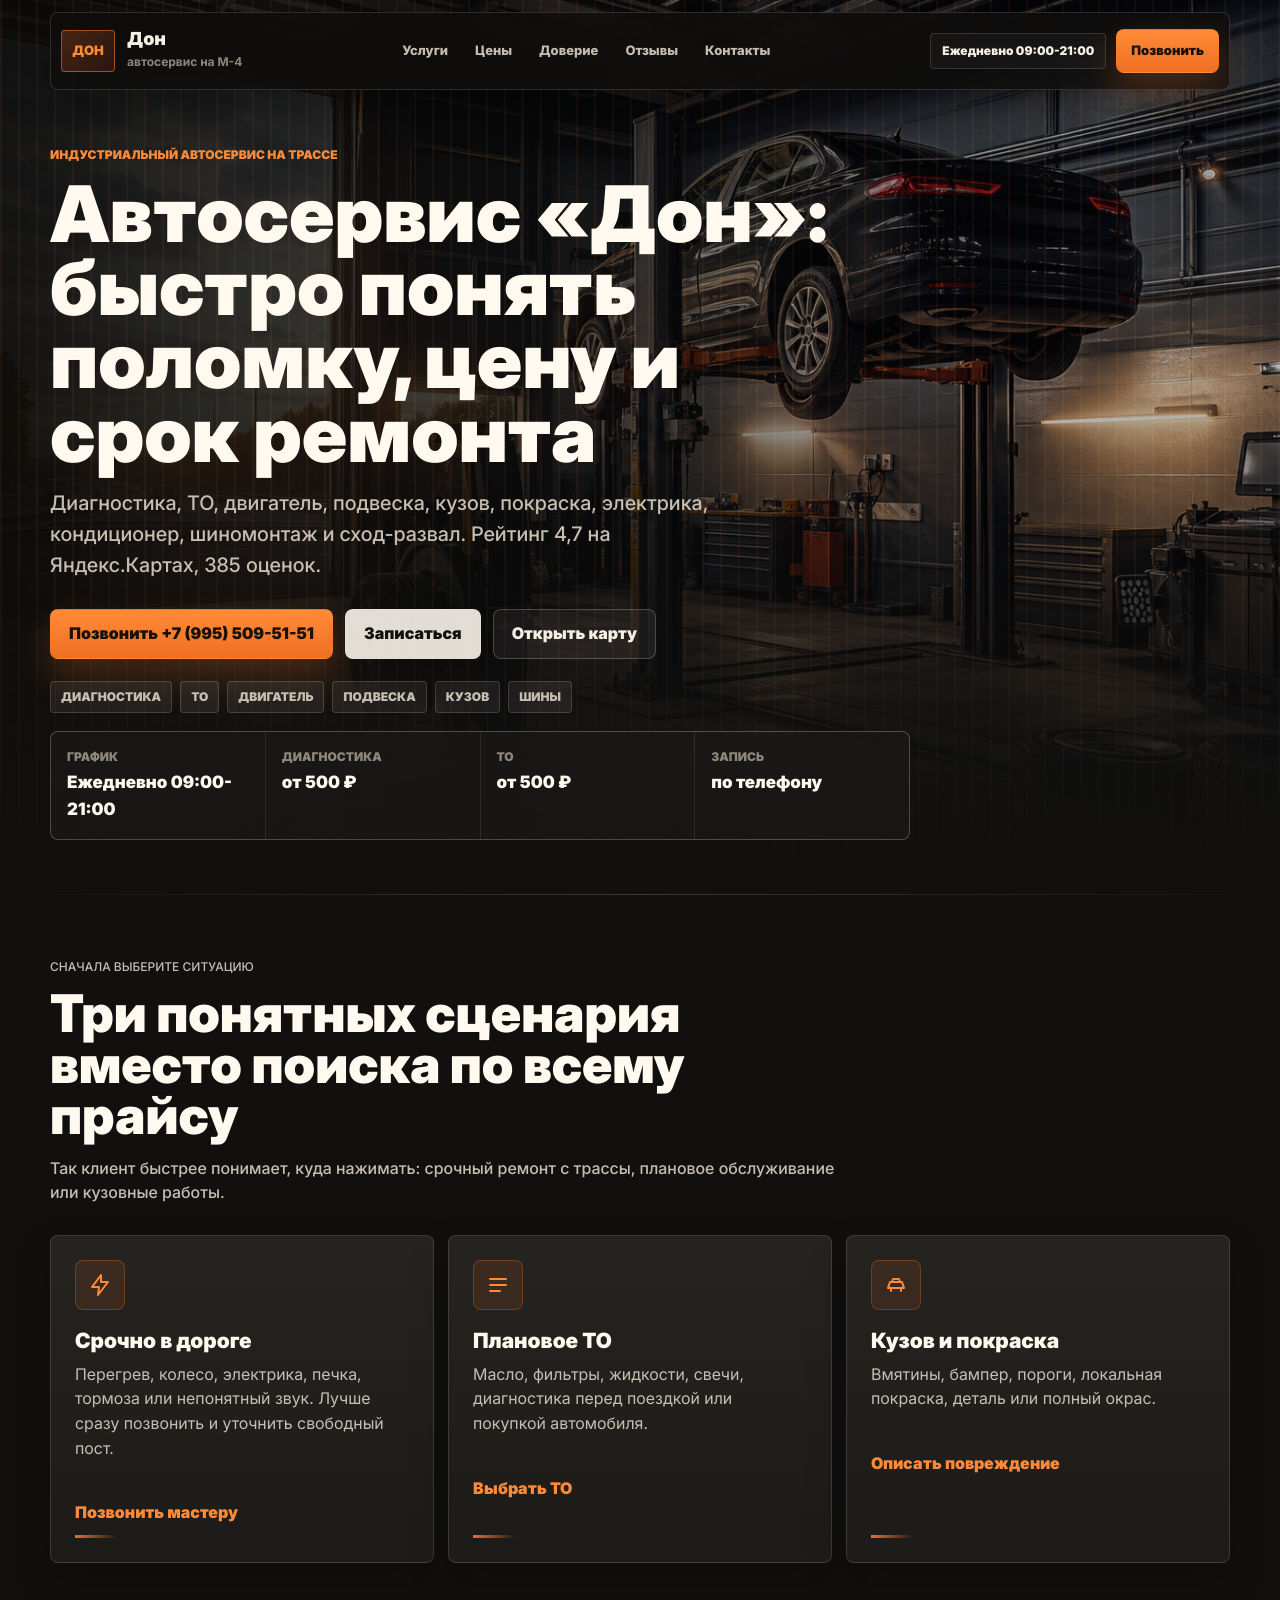
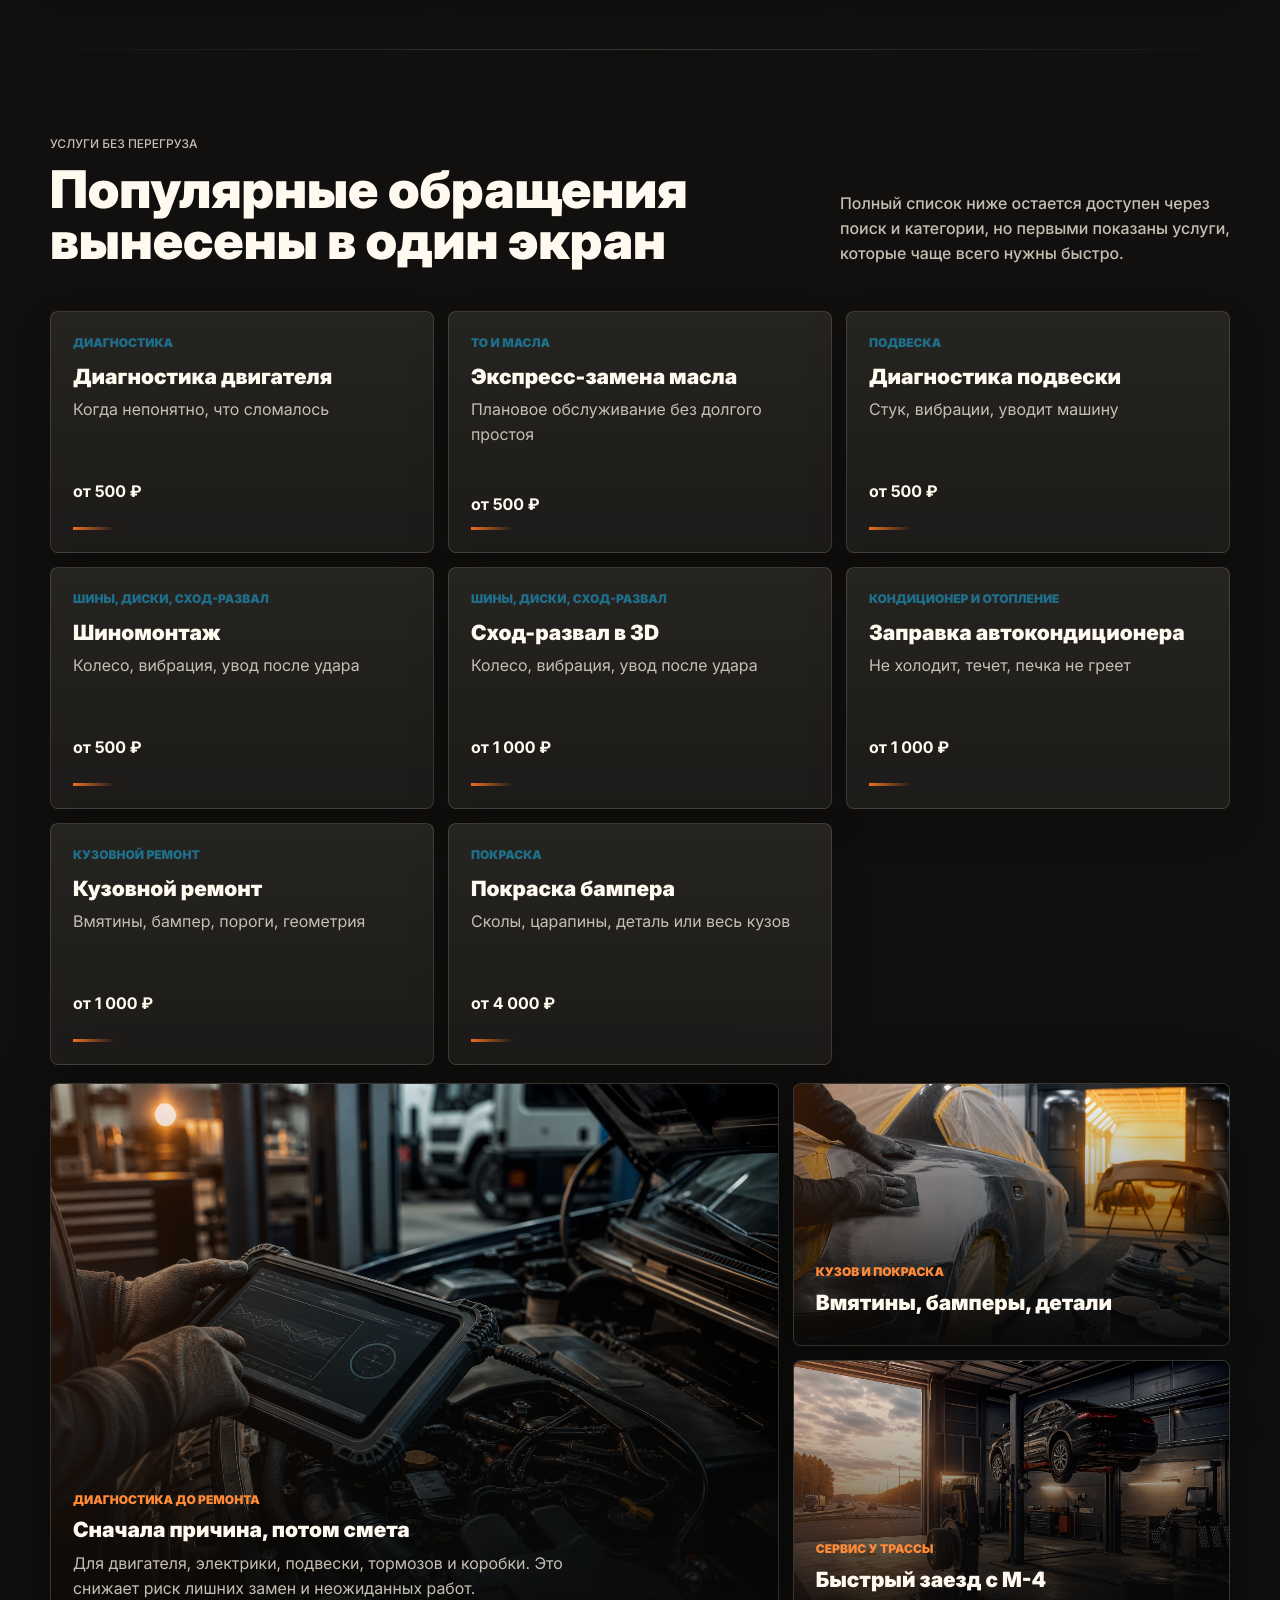
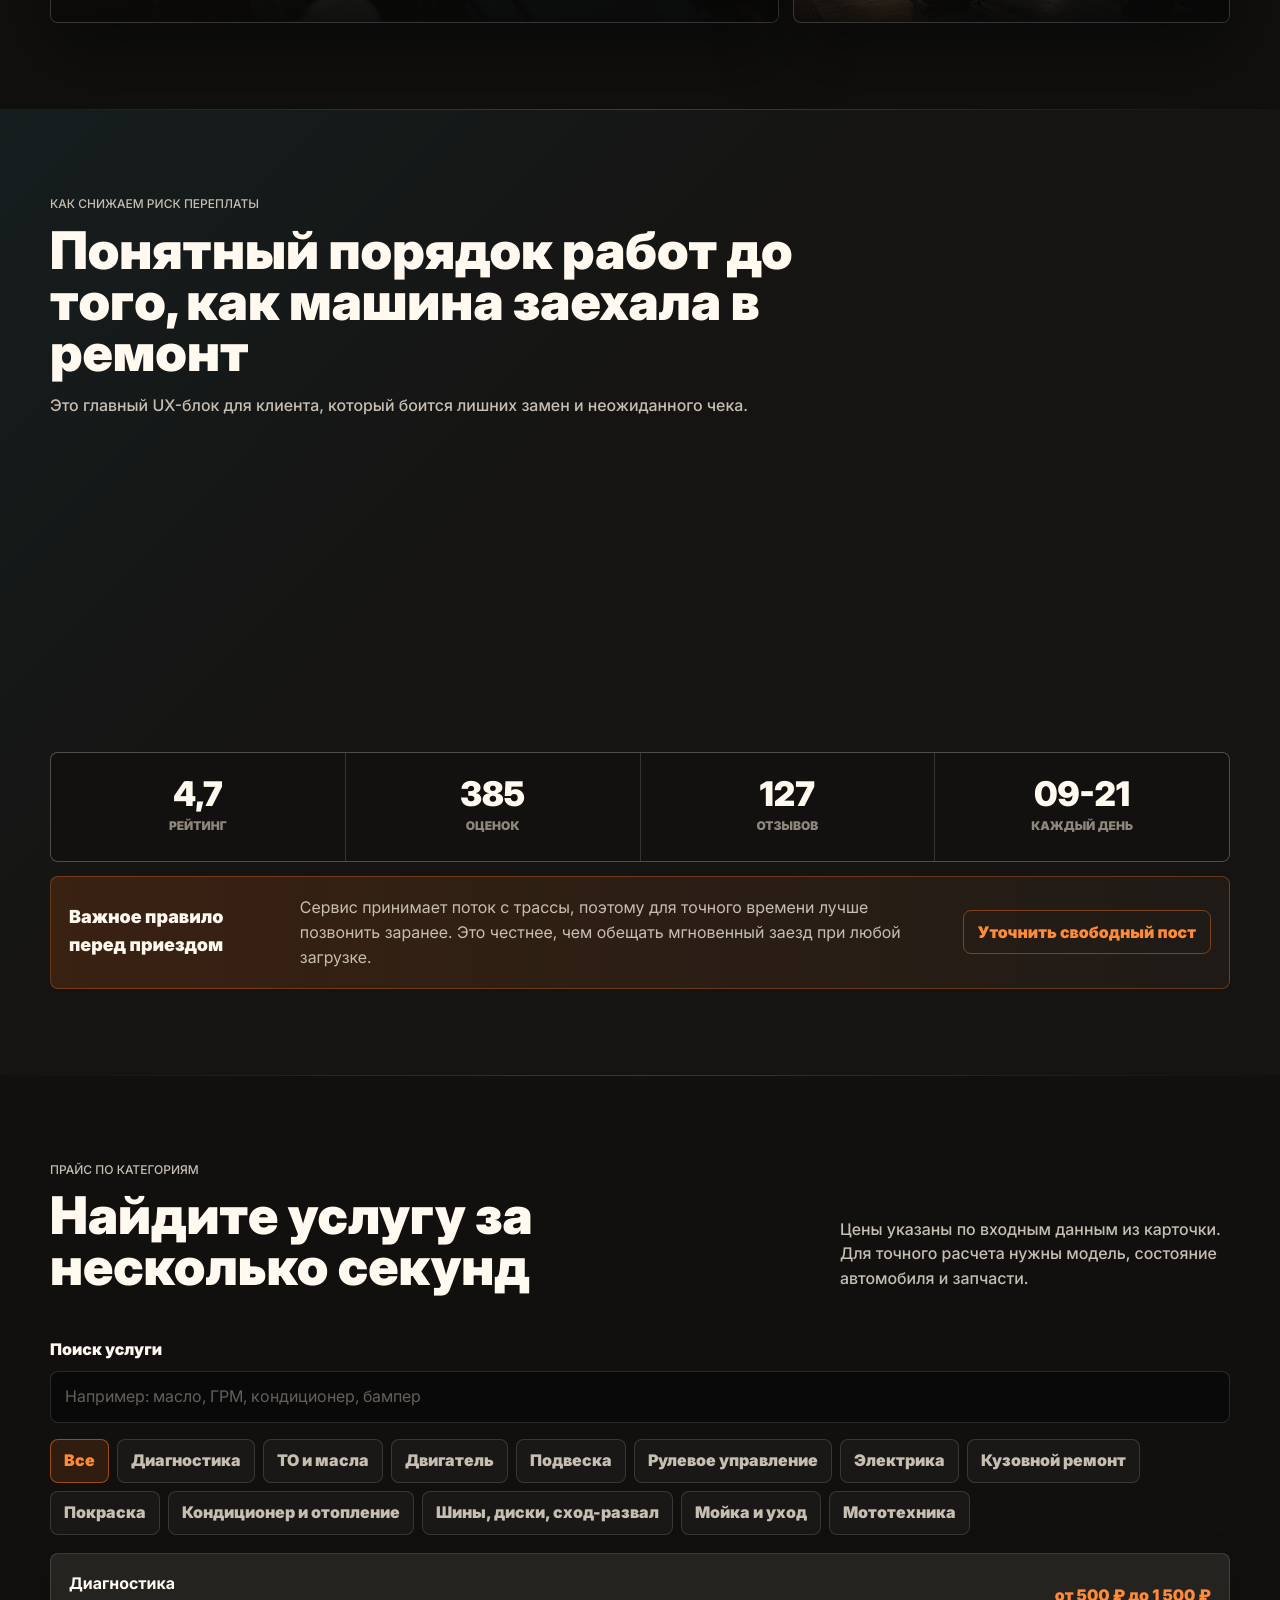
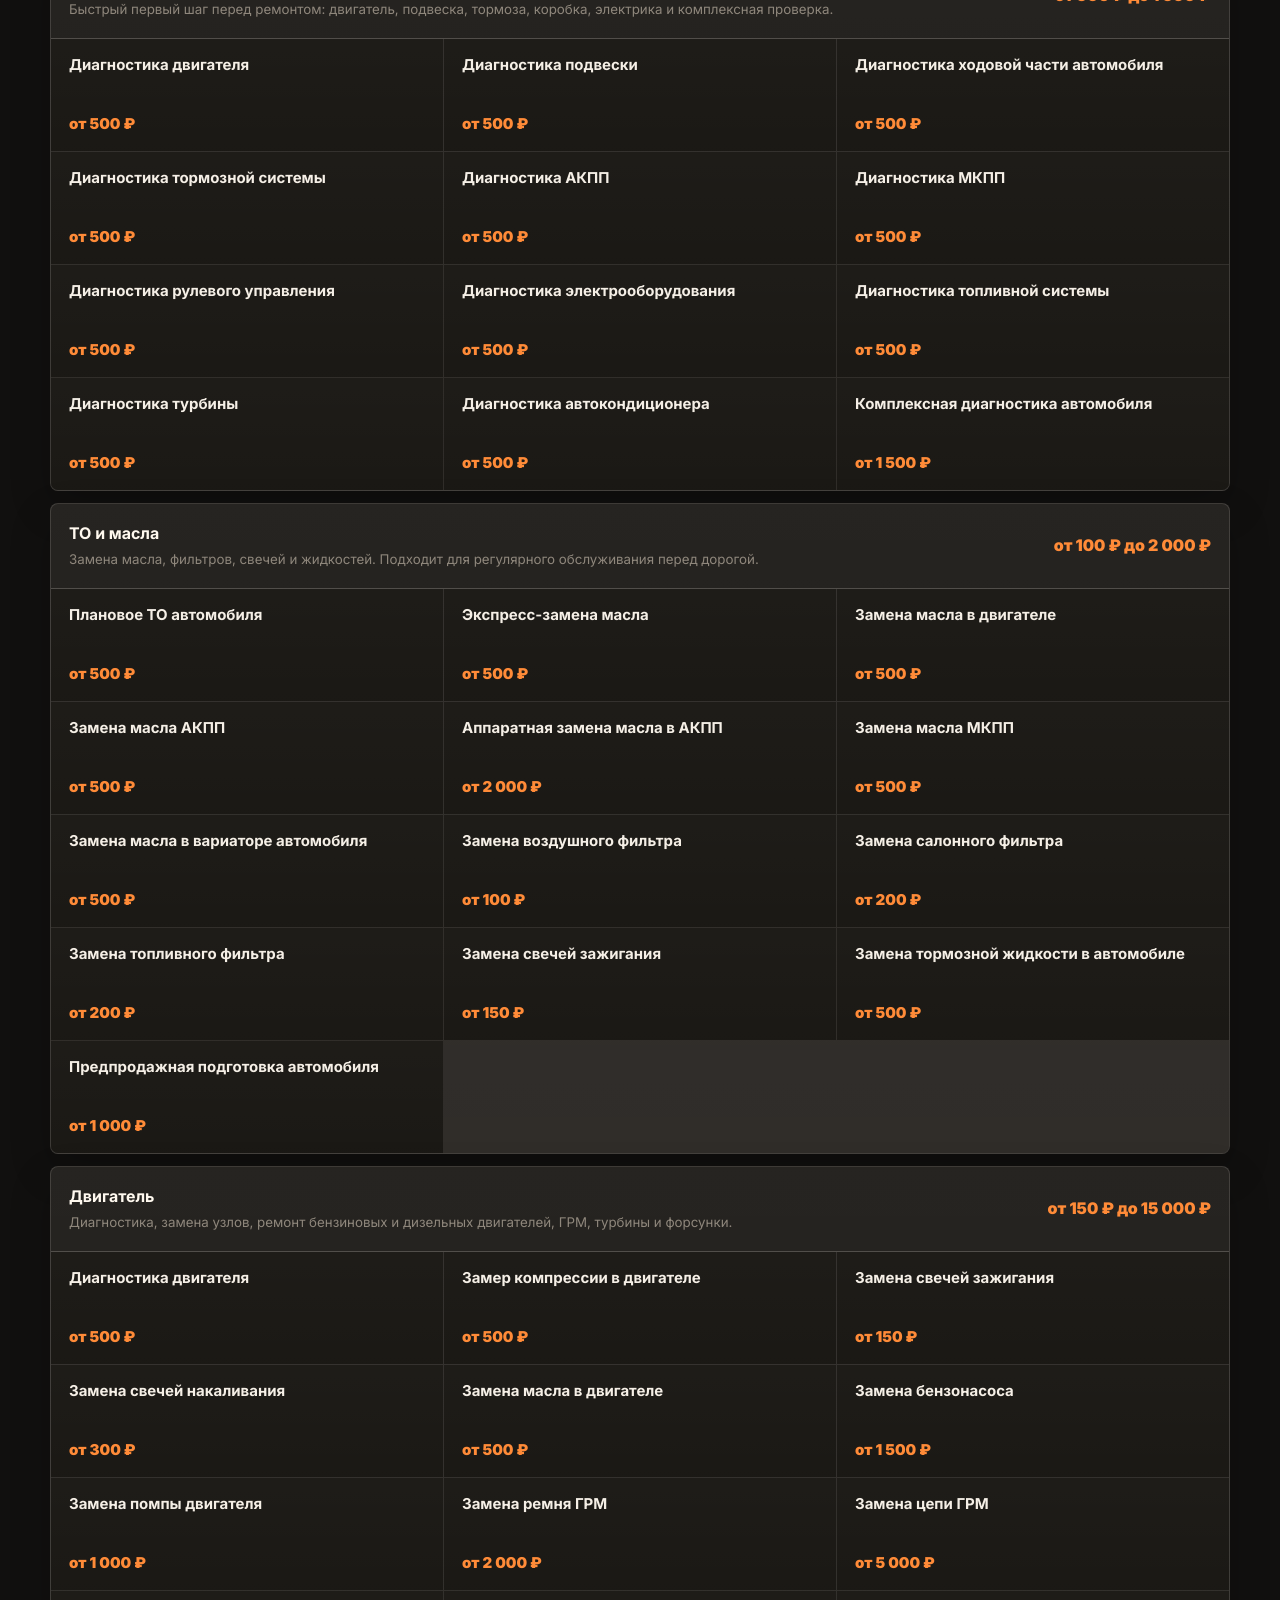
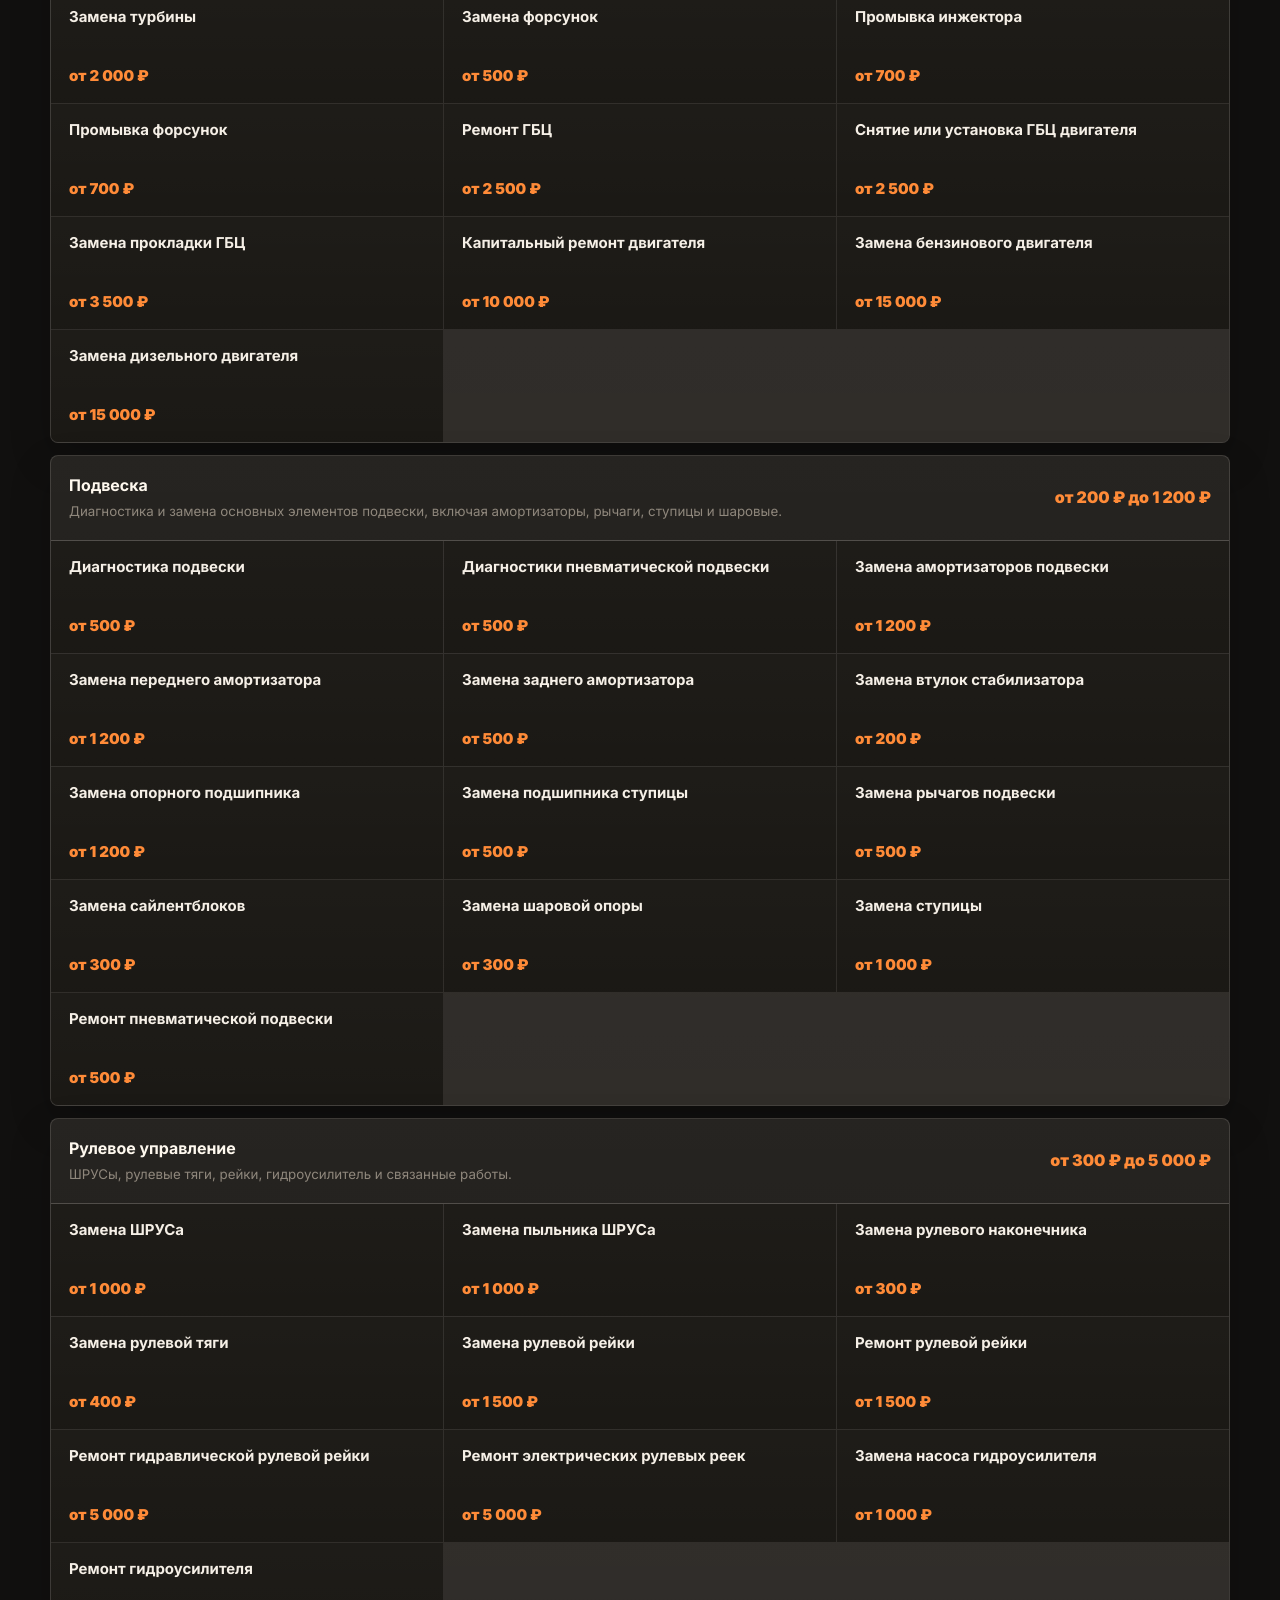
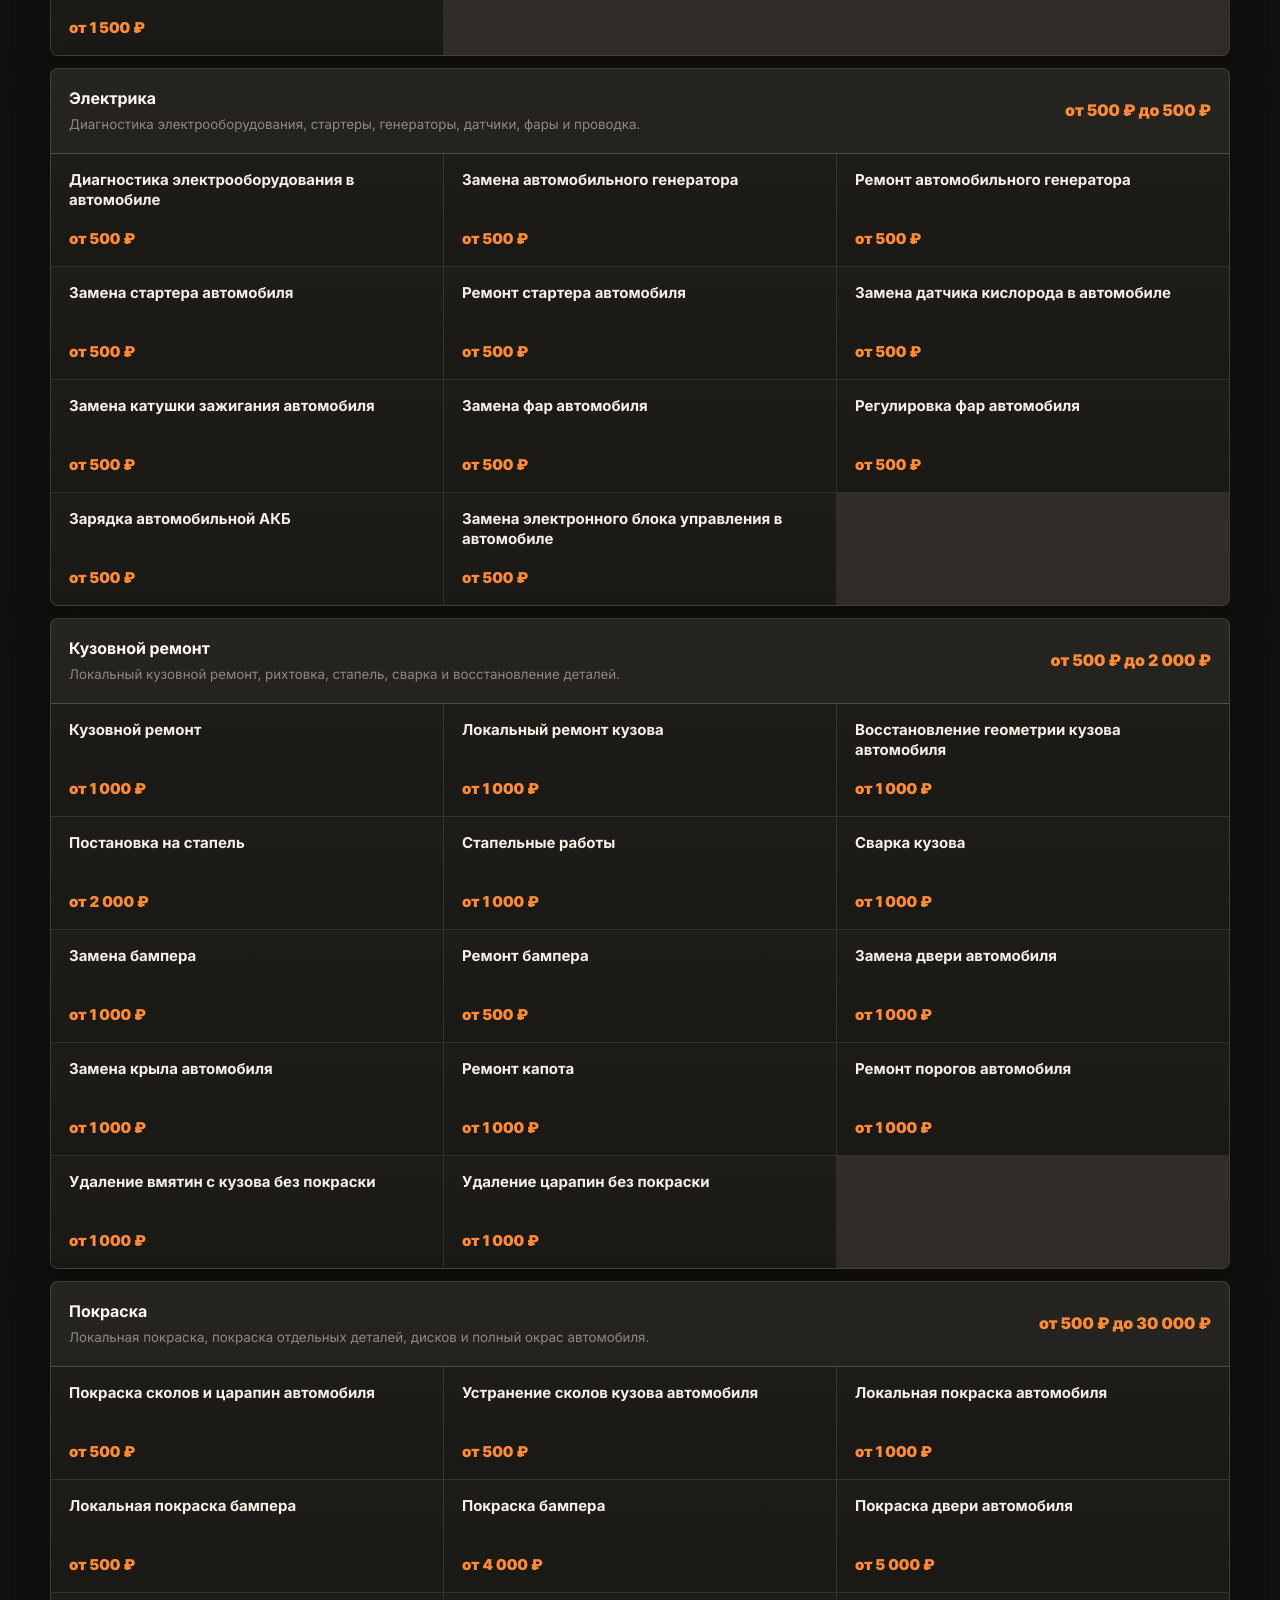
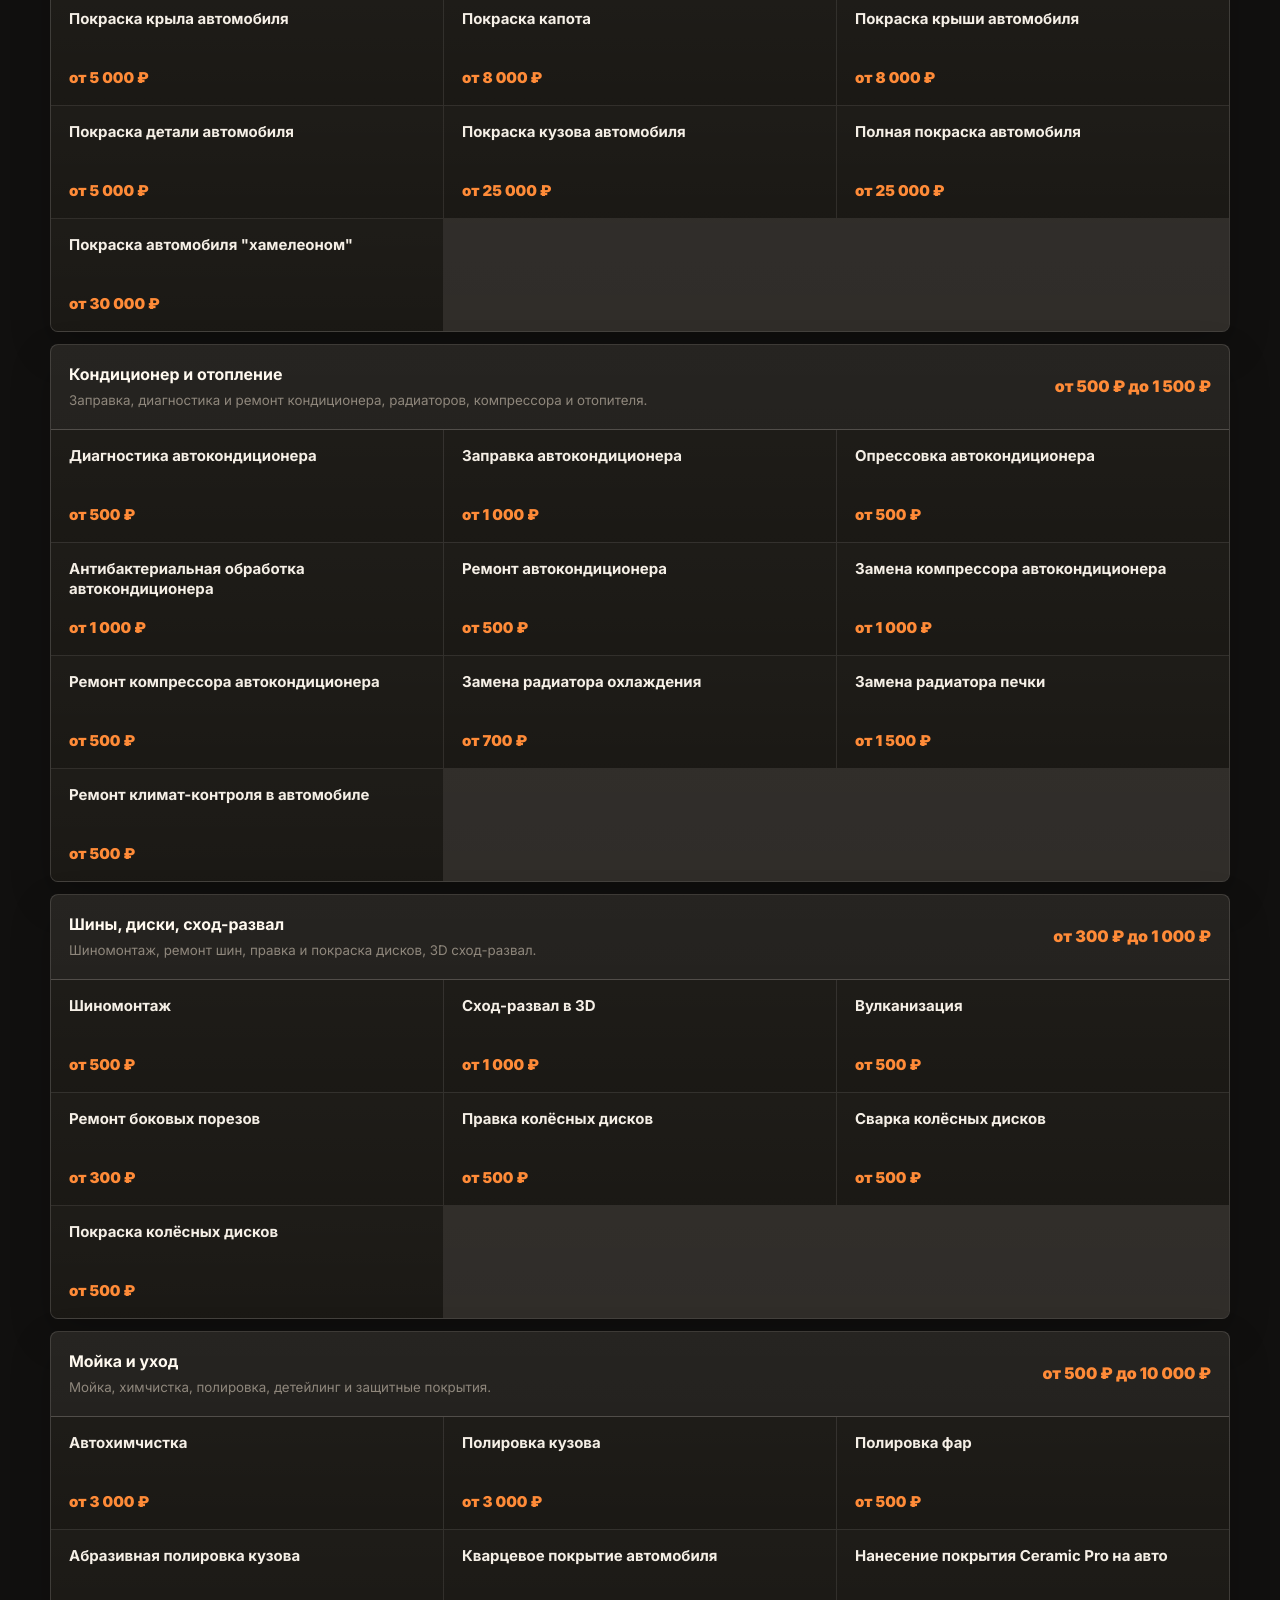
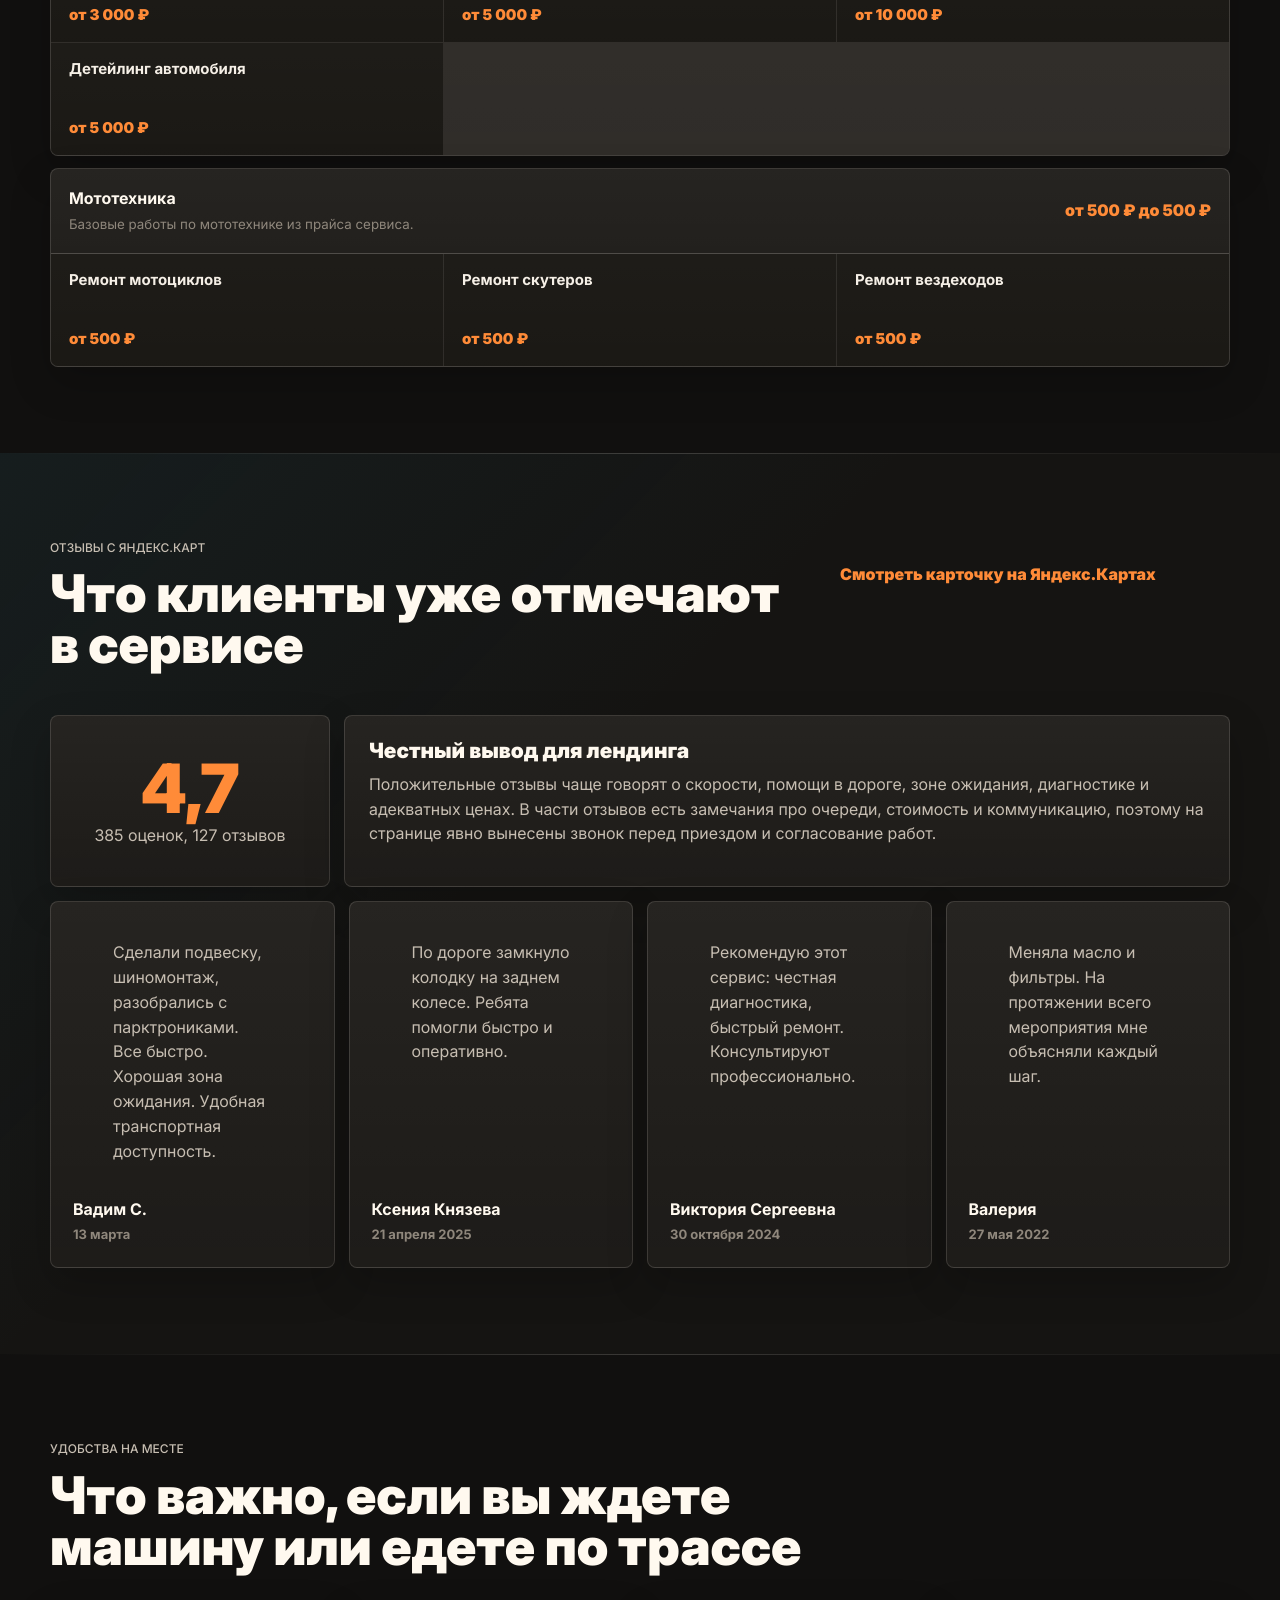
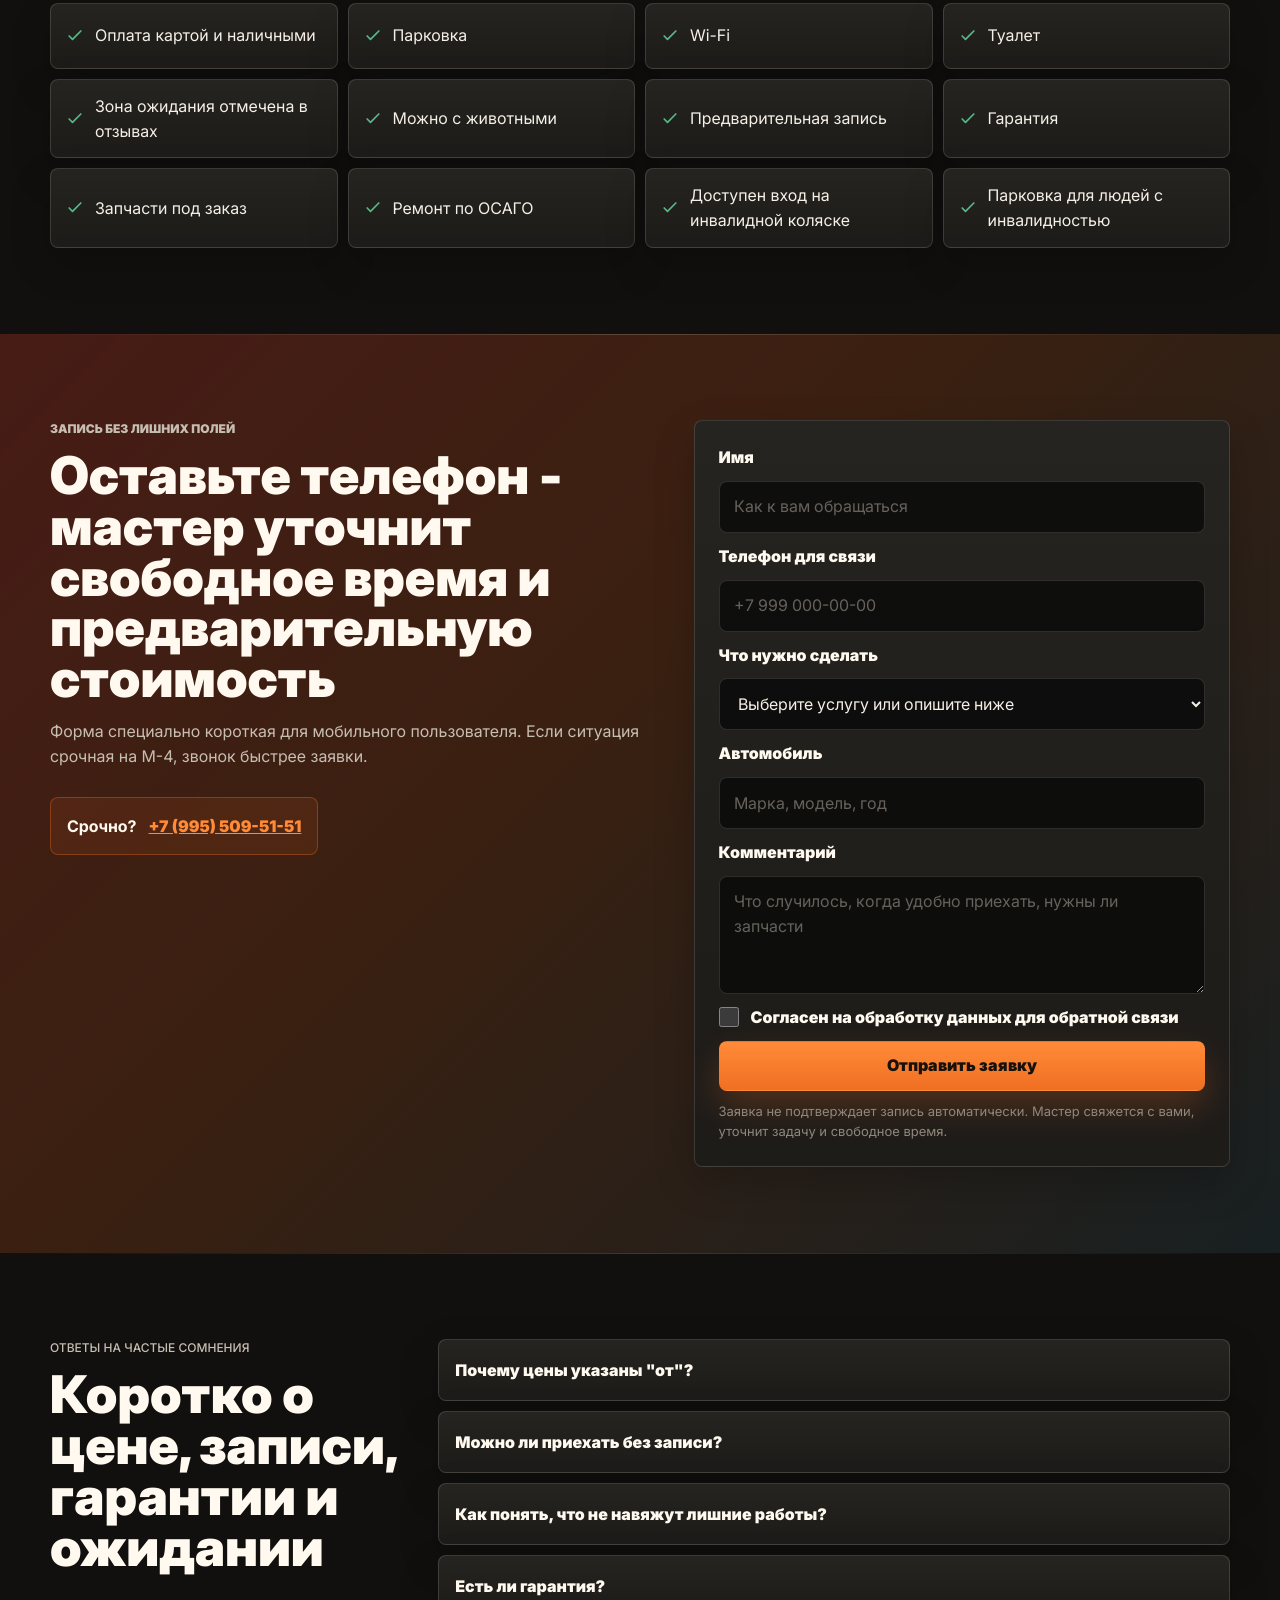
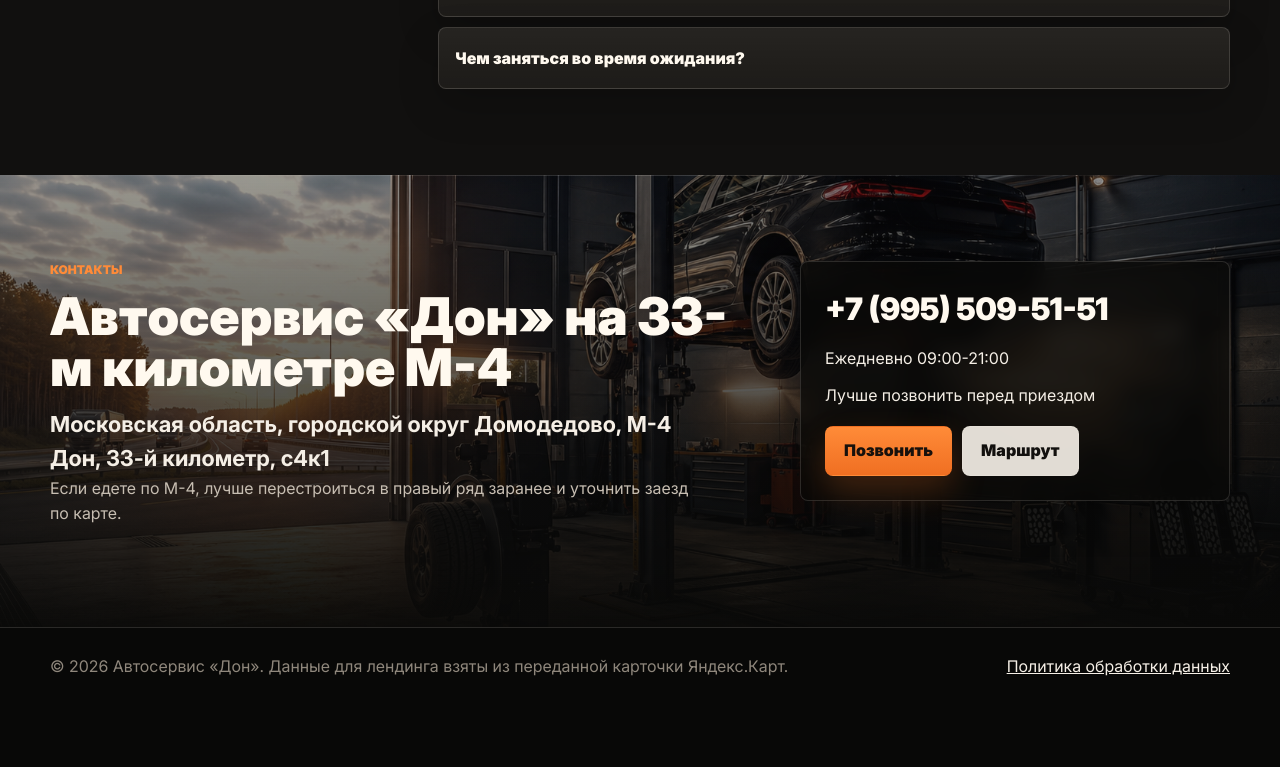
==== commit 83f1e776: "Simplify services layout" ====
--- a/index.html
+++ b/index.html
@@ -76,7 +76,7 @@
         <a href="#contacts">Контакты</a>
     </nav>
     <div class="header-actions">
-        <span class="open-pill is-open">Открыто до 21:00</span>
+        <span class="open-pill">Ежедневно 09:00-21:00</span>
         <a class="btn btn-primary btn-small" href="tel:+79955095151">Позвонить</a>
     </div>
 </header>
@@ -174,7 +174,6 @@
                         <p>Когда непонятно, что сломалось</p>
                         <div class="tile-bottom">
                             <strong>от 500 ₽</strong>
-                            <button type="button" data-service-select="Диагностика двигателя">Записаться</button>
                         </div>
                     </article>
                                                         <article class="service-tile">
@@ -183,7 +182,6 @@
                         <p>Плановое обслуживание без долгого простоя</p>
                         <div class="tile-bottom">
                             <strong>от 500 ₽</strong>
-                            <button type="button" data-service-select="Экспресс-замена масла">Записаться</button>
                         </div>
                     </article>
                                                         <article class="service-tile">
@@ -192,7 +190,6 @@
                         <p>Стук, вибрации, уводит машину</p>
                         <div class="tile-bottom">
                             <strong>от 500 ₽</strong>
-                            <button type="button" data-service-select="Диагностика подвески">Записаться</button>
                         </div>
                     </article>
                                                         <article class="service-tile">
@@ -201,7 +198,6 @@
                         <p>Колесо, вибрация, увод после удара</p>
                         <div class="tile-bottom">
                             <strong>от 500 ₽</strong>
-                            <button type="button" data-service-select="Шиномонтаж">Записаться</button>
                         </div>
                     </article>
                                                         <article class="service-tile">
@@ -210,7 +206,6 @@
                         <p>Колесо, вибрация, увод после удара</p>
                         <div class="tile-bottom">
                             <strong>от 1 000 ₽</strong>
-                            <button type="button" data-service-select="Сход-развал в 3D">Записаться</button>
                         </div>
                     </article>
                                                         <article class="service-tile">
@@ -219,7 +214,6 @@
                         <p>Не холодит, течет, печка не греет</p>
                         <div class="tile-bottom">
                             <strong>от 1 000 ₽</strong>
-                            <button type="button" data-service-select="Заправка автокондиционера">Записаться</button>
                         </div>
                     </article>
                                                         <article class="service-tile">
@@ -228,7 +222,6 @@
                         <p>Вмятины, бампер, пороги, геометрия</p>
                         <div class="tile-bottom">
                             <strong>от 1 000 ₽</strong>
-                            <button type="button" data-service-select="Кузовной ремонт">Записаться</button>
                         </div>
                     </article>
                                                         <article class="service-tile">
@@ -237,7 +230,6 @@
                         <p>Сколы, царапины, деталь или весь кузов</p>
                         <div class="tile-bottom">
                             <strong>от 4 000 ₽</strong>
-                            <button type="button" data-service-select="Покраска бампера">Записаться</button>
                         </div>
                     </article>
                             </div>
@@ -368,62 +360,50 @@
                                                             <div class="service-row" data-service-row data-category="diagnostics" data-search="Диагностика двигателя Диагностика">
                                     <span>Диагностика двигателя</span>
                                     <strong>от 500 ₽</strong>
-                                    <button type="button" data-service-select="Диагностика двигателя">Выбрать</button>
                                 </div>
                                                             <div class="service-row" data-service-row data-category="diagnostics" data-search="Диагностика подвески Диагностика">
                                     <span>Диагностика подвески</span>
                                     <strong>от 500 ₽</strong>
-                                    <button type="button" data-service-select="Диагностика подвески">Выбрать</button>
                                 </div>
                                                             <div class="service-row" data-service-row data-category="diagnostics" data-search="Диагностика ходовой части автомобиля Диагностика">
                                     <span>Диагностика ходовой части автомобиля</span>
                                     <strong>от 500 ₽</strong>
-                                    <button type="button" data-service-select="Диагностика ходовой части автомобиля">Выбрать</button>
                                 </div>
                                                             <div class="service-row" data-service-row data-category="diagnostics" data-search="Диагностика тормозной системы Диагностика">
                                     <span>Диагностика тормозной системы</span>
                                     <strong>от 500 ₽</strong>
-                                    <button type="button" data-service-select="Диагностика тормозной системы">Выбрать</button>
                                 </div>
                                                             <div class="service-row" data-service-row data-category="diagnostics" data-search="Диагностика АКПП Диагностика">
                                     <span>Диагностика АКПП</span>
                                     <strong>от 500 ₽</strong>
-                                    <button type="button" data-service-select="Диагностика АКПП">Выбрать</button>
                                 </div>
                                                             <div class="service-row" data-service-row data-category="diagnostics" data-search="Диагностика МКПП Диагностика">
                                     <span>Диагностика МКПП</span>
                                     <strong>от 500 ₽</strong>
-                                    <button type="button" data-service-select="Диагностика МКПП">Выбрать</button>
                                 </div>
                                                             <div class="service-row" data-service-row data-category="diagnostics" data-search="Диагностика рулевого управления Диагностика">
                                     <span>Диагностика рулевого управления</span>
                                     <strong>от 500 ₽</strong>
-                                    <button type="button" data-service-select="Диагностика рулевого управления">Выбрать</button>
                                 </div>
                                                             <div class="service-row" data-service-row data-category="diagnostics" data-search="Диагностика электрооборудования Диагностика">
                                     <span>Диагностика электрооборудования</span>
                                     <strong>от 500 ₽</strong>
-                                    <button type="button" data-service-select="Диагностика электрооборудования">Выбрать</button>
                                 </div>
                                                             <div class="service-row" data-service-row data-category="diagnostics" data-search="Диагностика топливной системы Диагностика">
                                     <span>Диагностика топливной системы</span>
                                     <strong>от 500 ₽</strong>
-                                    <button type="button" data-service-select="Диагностика топливной системы">Выбрать</button>
                                 </div>
                                                             <div class="service-row" data-service-row data-category="diagnostics" data-search="Диагностика турбины Диагностика">
                                     <span>Диагностика турбины</span>
                                     <strong>от 500 ₽</strong>
-                                    <button type="button" data-service-select="Диагностика турбины">Выбрать</button>
                                 </div>
                                                             <div class="service-row" data-service-row data-category="diagnostics" data-search="Диагностика автокондиционера Диагностика">
                                     <span>Диагностика автокондиционера</span>
                                     <strong>от 500 ₽</strong>
-                                    <button type="button" data-service-select="Диагностика автокондиционера">Выбрать</button>
                                 </div>
                                                             <div class="service-row" data-service-row data-category="diagnostics" data-search="Комплексная диагностика автомобиля Диагностика">
                                     <span>Комплексная диагностика автомобиля</span>
                                     <strong>от 1 500 ₽</strong>
-                                    <button type="button" data-service-select="Комплексная диагностика автомобиля">Выбрать</button>
                                 </div>
                                                     </div>
                     </details>
@@ -439,67 +419,54 @@
                                                             <div class="service-row" data-service-row data-category="maintenance" data-search="Плановое ТО автомобиля ТО и масла">
                                     <span>Плановое ТО автомобиля</span>
                                     <strong>от 500 ₽</strong>
-                                    <button type="button" data-service-select="Плановое ТО автомобиля">Выбрать</button>
                                 </div>
                                                             <div class="service-row" data-service-row data-category="maintenance" data-search="Экспресс-замена масла ТО и масла">
                                     <span>Экспресс-замена масла</span>
                                     <strong>от 500 ₽</strong>
-                                    <button type="button" data-service-select="Экспресс-замена масла">Выбрать</button>
                                 </div>
                                                             <div class="service-row" data-service-row data-category="maintenance" data-search="Замена масла в двигателе ТО и масла">
                                     <span>Замена масла в двигателе</span>
                                     <strong>от 500 ₽</strong>
-                                    <button type="button" data-service-select="Замена масла в двигателе">Выбрать</button>
                                 </div>
                                                             <div class="service-row" data-service-row data-category="maintenance" data-search="Замена масла АКПП ТО и масла">
                                     <span>Замена масла АКПП</span>
                                     <strong>от 500 ₽</strong>
-                                    <button type="button" data-service-select="Замена масла АКПП">Выбрать</button>
                                 </div>
                                                             <div class="service-row" data-service-row data-category="maintenance" data-search="Аппаратная замена масла в АКПП ТО и масла">
                                     <span>Аппаратная замена масла в АКПП</span>
                                     <strong>от 2 000 ₽</strong>
-                                    <button type="button" data-service-select="Аппаратная замена масла в АКПП">Выбрать</button>
                                 </div>
                                                             <div class="service-row" data-service-row data-category="maintenance" data-search="Замена масла МКПП ТО и масла">
                                     <span>Замена масла МКПП</span>
                                     <strong>от 500 ₽</strong>
-                                    <button type="button" data-service-select="Замена масла МКПП">Выбрать</button>
                                 </div>
                                                             <div class="service-row" data-service-row data-category="maintenance" data-search="Замена масла в вариаторе автомобиля ТО и масла">
                                     <span>Замена масла в вариаторе автомобиля</span>
                                     <strong>от 500 ₽</strong>
-                                    <button type="button" data-service-select="Замена масла в вариаторе автомобиля">Выбрать</button>
                                 </div>
                                                             <div class="service-row" data-service-row data-category="maintenance" data-search="Замена воздушного фильтра ТО и масла">
                                     <span>Замена воздушного фильтра</span>
                                     <strong>от 100 ₽</strong>
-                                    <button type="button" data-service-select="Замена воздушного фильтра">Выбрать</button>
                                 </div>
                                                             <div class="service-row" data-service-row data-category="maintenance" data-search="Замена салонного фильтра ТО и масла">
                                     <span>Замена салонного фильтра</span>
                                     <strong>от 200 ₽</strong>
-                                    <button type="button" data-service-select="Замена салонного фильтра">Выбрать</button>
                                 </div>
                                                             <div class="service-row" data-service-row data-category="maintenance" data-search="Замена топливного фильтра ТО и масла">
                                     <span>Замена топливного фильтра</span>
                                     <strong>от 200 ₽</strong>
-                                    <button type="button" data-service-select="Замена топливного фильтра">Выбрать</button>
                                 </div>
                                                             <div class="service-row" data-service-row data-category="maintenance" data-search="Замена свечей зажигания ТО и масла">
                                     <span>Замена свечей зажигания</span>
                                     <strong>от 150 ₽</strong>
-                                    <button type="button" data-service-select="Замена свечей зажигания">Выбрать</button>
                                 </div>
                                                             <div class="service-row" data-service-row data-category="maintenance" data-search="Замена тормозной жидкости в автомобиле ТО и масла">
                                     <span>Замена тормозной жидкости в автомобиле</span>
                                     <strong>от 500 ₽</strong>
-                                    <button type="button" data-service-select="Замена тормозной жидкости в автомобиле">Выбрать</button>
                                 </div>
                                                             <div class="service-row" data-service-row data-category="maintenance" data-search="Предпродажная подготовка автомобиля ТО и масла">
                                     <span>Предпродажная подготовка автомобиля</span>
                                     <strong>от 1 000 ₽</strong>
-                                    <button type="button" data-service-select="Предпродажная подготовка автомобиля">Выбрать</button>
                                 </div>
                                                     </div>
                     </details>
@@ -515,97 +482,78 @@
                                                             <div class="service-row" data-service-row data-category="engine" data-search="Диагностика двигателя Двигатель">
                                     <span>Диагностика двигателя</span>
                                     <strong>от 500 ₽</strong>
-                                    <button type="button" data-service-select="Диагностика двигателя">Выбрать</button>
                                 </div>
                                                             <div class="service-row" data-service-row data-category="engine" data-search="Замер компрессии в двигателе Двигатель">
                                     <span>Замер компрессии в двигателе</span>
                                     <strong>от 500 ₽</strong>
-                                    <button type="button" data-service-select="Замер компрессии в двигателе">Выбрать</button>
                                 </div>
                                                             <div class="service-row" data-service-row data-category="engine" data-search="Замена свечей зажигания Двигатель">
                                     <span>Замена свечей зажигания</span>
                                     <strong>от 150 ₽</strong>
-                                    <button type="button" data-service-select="Замена свечей зажигания">Выбрать</button>
                                 </div>
                                                             <div class="service-row" data-service-row data-category="engine" data-search="Замена свечей накаливания Двигатель">
                                     <span>Замена свечей накаливания</span>
                                     <strong>от 300 ₽</strong>
-                                    <button type="button" data-service-select="Замена свечей накаливания">Выбрать</button>
                                 </div>
                                                             <div class="service-row" data-service-row data-category="engine" data-search="Замена масла в двигателе Двигатель">
                                     <span>Замена масла в двигателе</span>
                                     <strong>от 500 ₽</strong>
-                                    <button type="button" data-service-select="Замена масла в двигателе">Выбрать</button>
                                 </div>
                                                             <div class="service-row" data-service-row data-category="engine" data-search="Замена бензонасоса Двигатель">
                                     <span>Замена бензонасоса</span>
                                     <strong>от 1 500 ₽</strong>
-                                    <button type="button" data-service-select="Замена бензонасоса">Выбрать</button>
                                 </div>
                                                             <div class="service-row" data-service-row data-category="engine" data-search="Замена помпы двигателя Двигатель">
                                     <span>Замена помпы двигателя</span>
                                     <strong>от 1 000 ₽</strong>
-                                    <button type="button" data-service-select="Замена помпы двигателя">Выбрать</button>
                                 </div>
                                                             <div class="service-row" data-service-row data-category="engine" data-search="Замена ремня ГРМ Двигатель">
                                     <span>Замена ремня ГРМ</span>
                                     <strong>от 2 000 ₽</strong>
-                                    <button type="button" data-service-select="Замена ремня ГРМ">Выбрать</button>
                                 </div>
                                                             <div class="service-row" data-service-row data-category="engine" data-search="Замена цепи ГРМ Двигатель">
                                     <span>Замена цепи ГРМ</span>
                                     <strong>от 5 000 ₽</strong>
-                                    <button type="button" data-service-select="Замена цепи ГРМ">Выбрать</button>
                                 </div>
                                                             <div class="service-row" data-service-row data-category="engine" data-search="Замена турбины Двигатель">
                                     <span>Замена турбины</span>
                                     <strong>от 2 000 ₽</strong>
-                                    <button type="button" data-service-select="Замена турбины">Выбрать</button>
                                 </div>
                                                             <div class="service-row" data-service-row data-category="engine" data-search="Замена форсунок Двигатель">
                                     <span>Замена форсунок</span>
                                     <strong>от 500 ₽</strong>
-                                    <button type="button" data-service-select="Замена форсунок">Выбрать</button>
                                 </div>
                                                             <div class="service-row" data-service-row data-category="engine" data-search="Промывка инжектора Двигатель">
                                     <span>Промывка инжектора</span>
                                     <strong>от 700 ₽</strong>
-                                    <button type="button" data-service-select="Промывка инжектора">Выбрать</button>
                                 </div>
                                                             <div class="service-row" data-service-row data-category="engine" data-search="Промывка форсунок Двигатель">
                                     <span>Промывка форсунок</span>
                                     <strong>от 700 ₽</strong>
-                                    <button type="button" data-service-select="Промывка форсунок">Выбрать</button>
                                 </div>
                                                             <div class="service-row" data-service-row data-category="engine" data-search="Ремонт ГБЦ Двигатель">
                                     <span>Ремонт ГБЦ</span>
                                     <strong>от 2 500 ₽</strong>
-                                    <button type="button" data-service-select="Ремонт ГБЦ">Выбрать</button>
                                 </div>
                                                             <div class="service-row" data-service-row data-category="engine" data-search="Снятие или установка ГБЦ двигателя Двигатель">
                                     <span>Снятие или установка ГБЦ двигателя</span>
                                     <strong>от 2 500 ₽</strong>
-                                    <button type="button" data-service-select="Снятие или установка ГБЦ двигателя">Выбрать</button>
                                 </div>
                                                             <div class="service-row" data-service-row data-category="engine" data-search="Замена прокладки ГБЦ Двигатель">
                                     <span>Замена прокладки ГБЦ</span>
                                     <strong>от 3 500 ₽</strong>
-                                    <button type="button" data-service-select="Замена прокладки ГБЦ">Выбрать</button>
                                 </div>
                                                             <div class="service-row" data-service-row data-category="engine" data-search="Капитальный ремонт двигателя Двигатель">
                                     <span>Капитальный ремонт двигателя</span>
                                     <strong>от 10 000 ₽</strong>
-                                    <button type="button" data-service-select="Капитальный ремонт двигателя">Выбрать</button>
                                 </div>
                                                             <div class="service-row" data-service-row data-category="engine" data-search="Замена бензинового двигателя Двигатель">
                                     <span>Замена бензинового двигателя</span>
                                     <strong>от 15 000 ₽</strong>
-                                    <button type="button" data-service-select="Замена бензинового двигателя">Выбрать</button>
                                 </div>
                                                             <div class="service-row" data-service-row data-category="engine" data-search="Замена дизельного двигателя Двигатель">
                                     <span>Замена дизельного двигателя</span>
                                     <strong>от 15 000 ₽</strong>
-                                    <button type="button" data-service-select="Замена дизельного двигателя">Выбрать</button>
                                 </div>
                                                     </div>
                     </details>
@@ -621,67 +569,54 @@
                                                             <div class="service-row" data-service-row data-category="suspension" data-search="Диагностика подвески Подвеска">
                                     <span>Диагностика подвески</span>
                                     <strong>от 500 ₽</strong>
-                                    <button type="button" data-service-select="Диагностика подвески">Выбрать</button>
                                 </div>
                                                             <div class="service-row" data-service-row data-category="suspension" data-search="Диагностики пневматической подвески Подвеска">
                                     <span>Диагностики пневматической подвески</span>
                                     <strong>от 500 ₽</strong>
-                                    <button type="button" data-service-select="Диагностики пневматической подвески">Выбрать</button>
                                 </div>
                                                             <div class="service-row" data-service-row data-category="suspension" data-search="Замена амортизаторов подвески Подвеска">
                                     <span>Замена амортизаторов подвески</span>
                                     <strong>от 1 200 ₽</strong>
-                                    <button type="button" data-service-select="Замена амортизаторов подвески">Выбрать</button>
                                 </div>
                                                             <div class="service-row" data-service-row data-category="suspension" data-search="Замена переднего амортизатора Подвеска">
                                     <span>Замена переднего амортизатора</span>
                                     <strong>от 1 200 ₽</strong>
-                                    <button type="button" data-service-select="Замена переднего амортизатора">Выбрать</button>
                                 </div>
                                                             <div class="service-row" data-service-row data-category="suspension" data-search="Замена заднего амортизатора Подвеска">
                                     <span>Замена заднего амортизатора</span>
                                     <strong>от 500 ₽</strong>
-                                    <button type="button" data-service-select="Замена заднего амортизатора">Выбрать</button>
                                 </div>
                                                             <div class="service-row" data-service-row data-category="suspension" data-search="Замена втулок стабилизатора Подвеска">
                                     <span>Замена втулок стабилизатора</span>
                                     <strong>от 200 ₽</strong>
-                                    <button type="button" data-service-select="Замена втулок стабилизатора">Выбрать</button>
                                 </div>
                                                             <div class="service-row" data-service-row data-category="suspension" data-search="Замена опорного подшипника Подвеска">
                                     <span>Замена опорного подшипника</span>
                                     <strong>от 1 200 ₽</strong>
-                                    <button type="button" data-service-select="Замена опорного подшипника">Выбрать</button>
                                 </div>
                                                             <div class="service-row" data-service-row data-category="suspension" data-search="Замена подшипника ступицы Подвеска">
                                     <span>Замена подшипника ступицы</span>
                                     <strong>от 500 ₽</strong>
-                                    <button type="button" data-service-select="Замена подшипника ступицы">Выбрать</button>
                                 </div>
                                                             <div class="service-row" data-service-row data-category="suspension" data-search="Замена рычагов подвески Подвеска">
                                     <span>Замена рычагов подвески</span>
                                     <strong>от 500 ₽</strong>
-                                    <button type="button" data-service-select="Замена рычагов подвески">Выбрать</button>
                                 </div>
                                                             <div class="service-row" data-service-row data-category="suspension" data-search="Замена сайлентблоков Подвеска">
                                     <span>Замена сайлентблоков</span>
                                     <strong>от 300 ₽</strong>
-                                    <button type="button" data-service-select="Замена сайлентблоков">Выбрать</button>
                                 </div>
                                                             <div class="service-row" data-service-row data-category="suspension" data-search="Замена шаровой опоры Подвеска">
                                     <span>Замена шаровой опоры</span>
                                     <strong>от 300 ₽</strong>
-                                    <button type="button" data-service-select="Замена шаровой опоры">Выбрать</button>
                                 </div>
                                                             <div class="service-row" data-service-row data-category="suspension" data-search="Замена ступицы Подвеска">
                                     <span>Замена ступицы</span>
                                     <strong>от 1 000 ₽</strong>
-                                    <button type="button" data-service-select="Замена ступицы">Выбрать</button>
                                 </div>
                                                             <div class="service-row" data-service-row data-category="suspension" data-search="Ремонт пневматической подвески Подвеска">
                                     <span>Ремонт пневматической подвески</span>
                                     <strong>от 500 ₽</strong>
-                                    <button type="button" data-service-select="Ремонт пневматической подвески">Выбрать</button>
                                 </div>
                                                     </div>
                     </details>
@@ -697,52 +632,42 @@
                                                             <div class="service-row" data-service-row data-category="steering" data-search="Замена ШРУСа Рулевое управление">
                                     <span>Замена ШРУСа</span>
                                     <strong>от 1 000 ₽</strong>
-                                    <button type="button" data-service-select="Замена ШРУСа">Выбрать</button>
                                 </div>
                                                             <div class="service-row" data-service-row data-category="steering" data-search="Замена пыльника ШРУСа Рулевое управление">
                                     <span>Замена пыльника ШРУСа</span>
                                     <strong>от 1 000 ₽</strong>
-                                    <button type="button" data-service-select="Замена пыльника ШРУСа">Выбрать</button>
                                 </div>
                                                             <div class="service-row" data-service-row data-category="steering" data-search="Замена рулевого наконечника Рулевое управление">
                                     <span>Замена рулевого наконечника</span>
                                     <strong>от 300 ₽</strong>
-                                    <button type="button" data-service-select="Замена рулевого наконечника">Выбрать</button>
                                 </div>
                                                             <div class="service-row" data-service-row data-category="steering" data-search="Замена рулевой тяги Рулевое управление">
                                     <span>Замена рулевой тяги</span>
                                     <strong>от 400 ₽</strong>
-                                    <button type="button" data-service-select="Замена рулевой тяги">Выбрать</button>
                                 </div>
                                                             <div class="service-row" data-service-row data-category="steering" data-search="Замена рулевой рейки Рулевое управление">
                                     <span>Замена рулевой рейки</span>
                                     <strong>от 1 500 ₽</strong>
-                                    <button type="button" data-service-select="Замена рулевой рейки">Выбрать</button>
                                 </div>
                                                             <div class="service-row" data-service-row data-category="steering" data-search="Ремонт рулевой рейки Рулевое управление">
                                     <span>Ремонт рулевой рейки</span>
                                     <strong>от 1 500 ₽</strong>
-                                    <button type="button" data-service-select="Ремонт рулевой рейки">Выбрать</button>
                                 </div>
                                                             <div class="service-row" data-service-row data-category="steering" data-search="Ремонт гидравлической рулевой рейки Рулевое управление">
                                     <span>Ремонт гидравлической рулевой рейки</span>
                                     <strong>от 5 000 ₽</strong>
-                                    <button type="button" data-service-select="Ремонт гидравлической рулевой рейки">Выбрать</button>
                                 </div>
                                                             <div class="service-row" data-service-row data-category="steering" data-search="Ремонт электрических рулевых реек Рулевое управление">
                                     <span>Ремонт электрических рулевых реек</span>
                                     <strong>от 5 000 ₽</strong>
-                                    <button type="button" data-service-select="Ремонт электрических рулевых реек">Выбрать</button>
                                 </div>
                                                             <div class="service-row" data-service-row data-category="steering" data-search="Замена насоса гидроусилителя Рулевое управление">
                                     <span>Замена насоса гидроусилителя</span>
                                     <strong>от 1 000 ₽</strong>
-                                    <button type="button" data-service-select="Замена насоса гидроусилителя">Выбрать</button>
                                 </div>
                                                             <div class="service-row" data-service-row data-category="steering" data-search="Ремонт гидроусилителя Рулевое управление">
                                     <span>Ремонт гидроусилителя</span>
                                     <strong>от 1 500 ₽</strong>
-                                    <button type="button" data-service-select="Ремонт гидроусилителя">Выбрать</button>
                                 </div>
                                                     </div>
                     </details>
@@ -758,57 +683,46 @@
                                                             <div class="service-row" data-service-row data-category="electric" data-search="Диагностика электрооборудования в автомобиле Электрика">
                                     <span>Диагностика электрооборудования в автомобиле</span>
                                     <strong>от 500 ₽</strong>
-                                    <button type="button" data-service-select="Диагностика электрооборудования в автомобиле">Выбрать</button>
                                 </div>
                                                             <div class="service-row" data-service-row data-category="electric" data-search="Замена автомобильного генератора Электрика">
                                     <span>Замена автомобильного генератора</span>
                                     <strong>от 500 ₽</strong>
-                                    <button type="button" data-service-select="Замена автомобильного генератора">Выбрать</button>
                                 </div>
                                                             <div class="service-row" data-service-row data-category="electric" data-search="Ремонт автомобильного генератора Электрика">
                                     <span>Ремонт автомобильного генератора</span>
                                     <strong>от 500 ₽</strong>
-                                    <button type="button" data-service-select="Ремонт автомобильного генератора">Выбрать</button>
                                 </div>
                                                             <div class="service-row" data-service-row data-category="electric" data-search="Замена стартера автомобиля Электрика">
                                     <span>Замена стартера автомобиля</span>
                                     <strong>от 500 ₽</strong>
-                                    <button type="button" data-service-select="Замена стартера автомобиля">Выбрать</button>
                                 </div>
                                                             <div class="service-row" data-service-row data-category="electric" data-search="Ремонт стартера автомобиля Электрика">
                                     <span>Ремонт стартера автомобиля</span>
                                     <strong>от 500 ₽</strong>
-                                    <button type="button" data-service-select="Ремонт стартера автомобиля">Выбрать</button>
                                 </div>
                                                             <div class="service-row" data-service-row data-category="electric" data-search="Замена датчика кислорода в автомобиле Электрика">
                                     <span>Замена датчика кислорода в автомобиле</span>
                                     <strong>от 500 ₽</strong>
-                                    <button type="button" data-service-select="Замена датчика кислорода в автомобиле">Выбрать</button>
                                 </div>
                                                             <div class="service-row" data-service-row data-category="electric" data-search="Замена катушки зажигания автомобиля Электрика">
                                     <span>Замена катушки зажигания автомобиля</span>
                                     <strong>от 500 ₽</strong>
-                                    <button type="button" data-service-select="Замена катушки зажигания автомобиля">Выбрать</button>
                                 </div>
                                                             <div class="service-row" data-service-row data-category="electric" data-search="Замена фар автомобиля Электрика">
                                     <span>Замена фар автомобиля</span>
                                     <strong>от 500 ₽</strong>
-                                    <button type="button" data-service-select="Замена фар автомобиля">Выбрать</button>
                                 </div>
                                                             <div class="service-row" data-service-row data-category="electric" data-search="Регулировка фар автомобиля Электрика">
                                     <span>Регулировка фар автомобиля</span>
                                     <strong>от 500 ₽</strong>
-                                    <button type="button" data-service-select="Регулировка фар автомобиля">Выбрать</button>
                                 </div>
                                                             <div class="service-row" data-service-row data-category="electric" data-search="Зарядка автомобильной АКБ Электрика">
                                     <span>Зарядка автомобильной АКБ</span>
                                     <strong>от 500 ₽</strong>
-                                    <button type="button" data-service-select="Зарядка автомобильной АКБ">Выбрать</button>
                                 </div>
                                                             <div class="service-row" data-service-row data-category="electric" data-search="Замена электронного блока управления в автомобиле Электрика">
                                     <span>Замена электронного блока управления в автомобиле</span>
                                     <strong>от 500 ₽</strong>
-                                    <button type="button" data-service-select="Замена электронного блока управления в автомобиле">Выбрать</button>
                                 </div>
                                                     </div>
                     </details>
@@ -824,72 +738,58 @@
                                                             <div class="service-row" data-service-row data-category="body" data-search="Кузовной ремонт Кузовной ремонт">
                                     <span>Кузовной ремонт</span>
                                     <strong>от 1 000 ₽</strong>
-                                    <button type="button" data-service-select="Кузовной ремонт">Выбрать</button>
                                 </div>
                                                             <div class="service-row" data-service-row data-category="body" data-search="Локальный ремонт кузова Кузовной ремонт">
                                     <span>Локальный ремонт кузова</span>
                                     <strong>от 1 000 ₽</strong>
-                                    <button type="button" data-service-select="Локальный ремонт кузова">Выбрать</button>
                                 </div>
                                                             <div class="service-row" data-service-row data-category="body" data-search="Восстановление геометрии кузова автомобиля Кузовной ремонт">
                                     <span>Восстановление геометрии кузова автомобиля</span>
                                     <strong>от 1 000 ₽</strong>
-                                    <button type="button" data-service-select="Восстановление геометрии кузова автомобиля">Выбрать</button>
                                 </div>
                                                             <div class="service-row" data-service-row data-category="body" data-search="Постановка на стапель Кузовной ремонт">
                                     <span>Постановка на стапель</span>
                                     <strong>от 2 000 ₽</strong>
-                                    <button type="button" data-service-select="Постановка на стапель">Выбрать</button>
                                 </div>
                                                             <div class="service-row" data-service-row data-category="body" data-search="Стапельные работы Кузовной ремонт">
                                     <span>Стапельные работы</span>
                                     <strong>от 1 000 ₽</strong>
-                                    <button type="button" data-service-select="Стапельные работы">Выбрать</button>
                                 </div>
                                                             <div class="service-row" data-service-row data-category="body" data-search="Сварка кузова Кузовной ремонт">
                                     <span>Сварка кузова</span>
                                     <strong>от 1 000 ₽</strong>
-                                    <button type="button" data-service-select="Сварка кузова">Выбрать</button>
                                 </div>
                                                             <div class="service-row" data-service-row data-category="body" data-search="Замена бампера Кузовной ремонт">
                                     <span>Замена бампера</span>
                                     <strong>от 1 000 ₽</strong>
-                                    <button type="button" data-service-select="Замена бампера">Выбрать</button>
                                 </div>
                                                             <div class="service-row" data-service-row data-category="body" data-search="Ремонт бампера Кузовной ремонт">
                                     <span>Ремонт бампера</span>
                                     <strong>от 500 ₽</strong>
-                                    <button type="button" data-service-select="Ремонт бампера">Выбрать</button>
                                 </div>
                                                             <div class="service-row" data-service-row data-category="body" data-search="Замена двери автомобиля Кузовной ремонт">
                                     <span>Замена двери автомобиля</span>
                                     <strong>от 1 000 ₽</strong>
-                                    <button type="button" data-service-select="Замена двери автомобиля">Выбрать</button>
                                 </div>
                                                             <div class="service-row" data-service-row data-category="body" data-search="Замена крыла автомобиля Кузовной ремонт">
                                     <span>Замена крыла автомобиля</span>
                                     <strong>от 1 000 ₽</strong>
-                                    <button type="button" data-service-select="Замена крыла автомобиля">Выбрать</button>
                                 </div>
                                                             <div class="service-row" data-service-row data-category="body" data-search="Ремонт капота Кузовной ремонт">
                                     <span>Ремонт капота</span>
                                     <strong>от 1 000 ₽</strong>
-                                    <button type="button" data-service-select="Ремонт капота">Выбрать</button>
                                 </div>
                                                             <div class="service-row" data-service-row data-category="body" data-search="Ремонт порогов автомобиля Кузовной ремонт">
                                     <span>Ремонт порогов автомобиля</span>
                                     <strong>от 1 000 ₽</strong>
-                                    <button type="button" data-service-select="Ремонт порогов автомобиля">Выбрать</button>
                                 </div>
                                                             <div class="service-row" data-service-row data-category="body" data-search="Удаление вмятин с кузова без покраски Кузовной ремонт">
                                     <span>Удаление вмятин с кузова без покраски</span>
                                     <strong>от 1 000 ₽</strong>
-                                    <button type="button" data-service-select="Удаление вмятин с кузова без покраски">Выбрать</button>
                                 </div>
                                                             <div class="service-row" data-service-row data-category="body" data-search="Удаление царапин без покраски Кузовной ремонт">
                                     <span>Удаление царапин без покраски</span>
                                     <strong>от 1 000 ₽</strong>
-                                    <button type="button" data-service-select="Удаление царапин без покраски">Выбрать</button>
                                 </div>
                                                     </div>
                     </details>
@@ -905,67 +805,54 @@
                                                             <div class="service-row" data-service-row data-category="paint" data-search="Покраска сколов и царапин автомобиля Покраска">
                                     <span>Покраска сколов и царапин автомобиля</span>
                                     <strong>от 500 ₽</strong>
-                                    <button type="button" data-service-select="Покраска сколов и царапин автомобиля">Выбрать</button>
                                 </div>
                                                             <div class="service-row" data-service-row data-category="paint" data-search="Устранение сколов кузова автомобиля Покраска">
                                     <span>Устранение сколов кузова автомобиля</span>
                                     <strong>от 500 ₽</strong>
-                                    <button type="button" data-service-select="Устранение сколов кузова автомобиля">Выбрать</button>
                                 </div>
                                                             <div class="service-row" data-service-row data-category="paint" data-search="Локальная покраска автомобиля Покраска">
                                     <span>Локальная покраска автомобиля</span>
                                     <strong>от 1 000 ₽</strong>
-                                    <button type="button" data-service-select="Локальная покраска автомобиля">Выбрать</button>
                                 </div>
                                                             <div class="service-row" data-service-row data-category="paint" data-search="Локальная покраска бампера Покраска">
                                     <span>Локальная покраска бампера</span>
                                     <strong>от 500 ₽</strong>
-                                    <button type="button" data-service-select="Локальная покраска бампера">Выбрать</button>
                                 </div>
                                                             <div class="service-row" data-service-row data-category="paint" data-search="Покраска бампера Покраска">
                                     <span>Покраска бампера</span>
                                     <strong>от 4 000 ₽</strong>
-                                    <button type="button" data-service-select="Покраска бампера">Выбрать</button>
                                 </div>
                                                             <div class="service-row" data-service-row data-category="paint" data-search="Покраска двери автомобиля Покраска">
                                     <span>Покраска двери автомобиля</span>
                                     <strong>от 5 000 ₽</strong>
-                                    <button type="button" data-service-select="Покраска двери автомобиля">Выбрать</button>
                                 </div>
                                                             <div class="service-row" data-service-row data-category="paint" data-search="Покраска крыла автомобиля Покраска">
                                     <span>Покраска крыла автомобиля</span>
                                     <strong>от 5 000 ₽</strong>
-                                    <button type="button" data-service-select="Покраска крыла автомобиля">Выбрать</button>
                                 </div>
                                                             <div class="service-row" data-service-row data-category="paint" data-search="Покраска капота Покраска">
                                     <span>Покраска капота</span>
                                     <strong>от 8 000 ₽</strong>
-                                    <button type="button" data-service-select="Покраска капота">Выбрать</button>
                                 </div>
                                                             <div class="service-row" data-service-row data-category="paint" data-search="Покраска крыши автомобиля Покраска">
                                     <span>Покраска крыши автомобиля</span>
                                     <strong>от 8 000 ₽</strong>
-                                    <button type="button" data-service-select="Покраска крыши автомобиля">Выбрать</button>
                                 </div>
                                                             <div class="service-row" data-service-row data-category="paint" data-search="Покраска детали автомобиля Покраска">
                                     <span>Покраска детали автомобиля</span>
                                     <strong>от 5 000 ₽</strong>
-                                    <button type="button" data-service-select="Покраска детали автомобиля">Выбрать</button>
                                 </div>
                                                             <div class="service-row" data-service-row data-category="paint" data-search="Покраска кузова автомобиля Покраска">
                                     <span>Покраска кузова автомобиля</span>
                                     <strong>от 25 000 ₽</strong>
-                                    <button type="button" data-service-select="Покраска кузова автомобиля">Выбрать</button>
                                 </div>
                                                             <div class="service-row" data-service-row data-category="paint" data-search="Полная покраска автомобиля Покраска">
                                     <span>Полная покраска автомобиля</span>
                                     <strong>от 25 000 ₽</strong>
-                                    <button type="button" data-service-select="Полная покраска автомобиля">Выбрать</button>
                                 </div>
                                                             <div class="service-row" data-service-row data-category="paint" data-search="Покраска автомобиля &quot;хамелеоном&quot; Покраска">
                                     <span>Покраска автомобиля &quot;хамелеоном&quot;</span>
                                     <strong>от 30 000 ₽</strong>
-                                    <button type="button" data-service-select="Покраска автомобиля &quot;хамелеоном&quot;">Выбрать</button>
                                 </div>
                                                     </div>
                     </details>
@@ -981,52 +868,42 @@
                                                             <div class="service-row" data-service-row data-category="climate" data-search="Диагностика автокондиционера Кондиционер и отопление">
                                     <span>Диагностика автокондиционера</span>
                                     <strong>от 500 ₽</strong>
-                                    <button type="button" data-service-select="Диагностика автокондиционера">Выбрать</button>
                                 </div>
                                                             <div class="service-row" data-service-row data-category="climate" data-search="Заправка автокондиционера Кондиционер и отопление">
                                     <span>Заправка автокондиционера</span>
                                     <strong>от 1 000 ₽</strong>
-                                    <button type="button" data-service-select="Заправка автокондиционера">Выбрать</button>
                                 </div>
                                                             <div class="service-row" data-service-row data-category="climate" data-search="Опрессовка автокондиционера Кондиционер и отопление">
                                     <span>Опрессовка автокондиционера</span>
                                     <strong>от 500 ₽</strong>
-                                    <button type="button" data-service-select="Опрессовка автокондиционера">Выбрать</button>
                                 </div>
                                                             <div class="service-row" data-service-row data-category="climate" data-search="Антибактериальная обработка автокондиционера Кондиционер и отопление">
                                     <span>Антибактериальная обработка автокондиционера</span>
                                     <strong>от 1 000 ₽</strong>
-                                    <button type="button" data-service-select="Антибактериальная обработка автокондиционера">Выбрать</button>
                                 </div>
                                                             <div class="service-row" data-service-row data-category="climate" data-search="Ремонт автокондиционера Кондиционер и отопление">
                                     <span>Ремонт автокондиционера</span>
                                     <strong>от 500 ₽</strong>
-                                    <button type="button" data-service-select="Ремонт автокондиционера">Выбрать</button>
                                 </div>
                                                             <div class="service-row" data-service-row data-category="climate" data-search="Замена компрессора автокондиционера Кондиционер и отопление">
                                     <span>Замена компрессора автокондиционера</span>
                                     <strong>от 1 000 ₽</strong>
-                                    <button type="button" data-service-select="Замена компрессора автокондиционера">Выбрать</button>
                                 </div>
                                                             <div class="service-row" data-service-row data-category="climate" data-search="Ремонт компрессора автокондиционера Кондиционер и отопление">
                                     <span>Ремонт компрессора автокондиционера</span>
                                     <strong>от 500 ₽</strong>
-                                    <button type="button" data-service-select="Ремонт компрессора автокондиционера">Выбрать</button>
                                 </div>
                                                             <div class="service-row" data-service-row data-category="climate" data-search="Замена радиатора охлаждения Кондиционер и отопление">
                                     <span>Замена радиатора охлаждения</span>
                                     <strong>от 700 ₽</strong>
-                                    <button type="button" data-service-select="Замена радиатора охлаждения">Выбрать</button>
                                 </div>
                                                             <div class="service-row" data-service-row data-category="climate" data-search="Замена радиатора печки Кондиционер и отопление">
                                     <span>Замена радиатора печки</span>
                                     <strong>от 1 500 ₽</strong>
-                                    <button type="button" data-service-select="Замена радиатора печки">Выбрать</button>
                                 </div>
                                                             <div class="service-row" data-service-row data-category="climate" data-search="Ремонт климат-контроля в автомобиле Кондиционер и отопление">
                                     <span>Ремонт климат-контроля в автомобиле</span>
                                     <strong>от 500 ₽</strong>
-                                    <button type="button" data-service-select="Ремонт климат-контроля в автомобиле">Выбрать</button>
                                 </div>
                                                     </div>
                     </details>
@@ -1042,37 +919,30 @@
                                                             <div class="service-row" data-service-row data-category="tires" data-search="Шиномонтаж Шины, диски, сход-развал">
                                     <span>Шиномонтаж</span>
                                     <strong>от 500 ₽</strong>
-                                    <button type="button" data-service-select="Шиномонтаж">Выбрать</button>
                                 </div>
                                                             <div class="service-row" data-service-row data-category="tires" data-search="Сход-развал в 3D Шины, диски, сход-развал">
                                     <span>Сход-развал в 3D</span>
                                     <strong>от 1 000 ₽</strong>
-                                    <button type="button" data-service-select="Сход-развал в 3D">Выбрать</button>
                                 </div>
                                                             <div class="service-row" data-service-row data-category="tires" data-search="Вулканизация Шины, диски, сход-развал">
                                     <span>Вулканизация</span>
                                     <strong>от 500 ₽</strong>
-                                    <button type="button" data-service-select="Вулканизация">Выбрать</button>
                                 </div>
                                                             <div class="service-row" data-service-row data-category="tires" data-search="Ремонт боковых порезов Шины, диски, сход-развал">
                                     <span>Ремонт боковых порезов</span>
                                     <strong>от 300 ₽</strong>
-                                    <button type="button" data-service-select="Ремонт боковых порезов">Выбрать</button>
                                 </div>
                                                             <div class="service-row" data-service-row data-category="tires" data-search="Правка колёсных дисков Шины, диски, сход-развал">
                                     <span>Правка колёсных дисков</span>
                                     <strong>от 500 ₽</strong>
-                                    <button type="button" data-service-select="Правка колёсных дисков">Выбрать</button>
                                 </div>
                                                             <div class="service-row" data-service-row data-category="tires" data-search="Сварка колёсных дисков Шины, диски, сход-развал">
                                     <span>Сварка колёсных дисков</span>
                                     <strong>от 500 ₽</strong>
-                                    <button type="button" data-service-select="Сварка колёсных дисков">Выбрать</button>
                                 </div>
                                                             <div class="service-row" data-service-row data-category="tires" data-search="Покраска колёсных дисков Шины, диски, сход-развал">
                                     <span>Покраска колёсных дисков</span>
                                     <strong>от 500 ₽</strong>
-                                    <button type="button" data-service-select="Покраска колёсных дисков">Выбрать</button>
                                 </div>
                                                     </div>
                     </details>
@@ -1088,37 +958,30 @@
                                                             <div class="service-row" data-service-row data-category="wash" data-search="Автохимчистка Мойка и уход">
                                     <span>Автохимчистка</span>
                                     <strong>от 3 000 ₽</strong>
-                                    <button type="button" data-service-select="Автохимчистка">Выбрать</button>
                                 </div>
                                                             <div class="service-row" data-service-row data-category="wash" data-search="Полировка кузова Мойка и уход">
                                     <span>Полировка кузова</span>
                                     <strong>от 3 000 ₽</strong>
-                                    <button type="button" data-service-select="Полировка кузова">Выбрать</button>
                                 </div>
                                                             <div class="service-row" data-service-row data-category="wash" data-search="Полировка фар Мойка и уход">
                                     <span>Полировка фар</span>
                                     <strong>от 500 ₽</strong>
-                                    <button type="button" data-service-select="Полировка фар">Выбрать</button>
                                 </div>
                                                             <div class="service-row" data-service-row data-category="wash" data-search="Абразивная полировка кузова Мойка и уход">
                                     <span>Абразивная полировка кузова</span>
                                     <strong>от 3 000 ₽</strong>
-                                    <button type="button" data-service-select="Абразивная полировка кузова">Выбрать</button>
                                 </div>
                                                             <div class="service-row" data-service-row data-category="wash" data-search="Кварцевое покрытие автомобиля Мойка и уход">
                                     <span>Кварцевое покрытие автомобиля</span>
                                     <strong>от 5 000 ₽</strong>
-                                    <button type="button" data-service-select="Кварцевое покрытие автомобиля">Выбрать</button>
                                 </div>
                                                             <div class="service-row" data-service-row data-category="wash" data-search="Нанесение покрытия Ceramic Pro на авто Мойка и уход">
                                     <span>Нанесение покрытия Ceramic Pro на авто</span>
                                     <strong>от 10 000 ₽</strong>
-                                    <button type="button" data-service-select="Нанесение покрытия Ceramic Pro на авто">Выбрать</button>
                                 </div>
                                                             <div class="service-row" data-service-row data-category="wash" data-search="Детейлинг автомобиля Мойка и уход">
                                     <span>Детейлинг автомобиля</span>
                                     <strong>от 5 000 ₽</strong>
-                                    <button type="button" data-service-select="Детейлинг автомобиля">Выбрать</button>
                                 </div>
                                                     </div>
                     </details>
@@ -1134,17 +997,14 @@
                                                             <div class="service-row" data-service-row data-category="moto" data-search="Ремонт мотоциклов Мототехника">
                                     <span>Ремонт мотоциклов</span>
                                     <strong>от 500 ₽</strong>
-                                    <button type="button" data-service-select="Ремонт мотоциклов">Выбрать</button>
                                 </div>
                                                             <div class="service-row" data-service-row data-category="moto" data-search="Ремонт скутеров Мототехника">
                                     <span>Ремонт скутеров</span>
                                     <strong>от 500 ₽</strong>
-                                    <button type="button" data-service-select="Ремонт скутеров">Выбрать</button>
                                 </div>
                                                             <div class="service-row" data-service-row data-category="moto" data-search="Ремонт вездеходов Мототехника">
                                     <span>Ремонт вездеходов</span>
                                     <strong>от 500 ₽</strong>
-                                    <button type="button" data-service-select="Ремонт вездеходов">Выбрать</button>
                                 </div>
                                                     </div>
                     </details>
@@ -1277,7 +1137,7 @@
             </div>
 
             <form class="lead-form" action="#lead-form" method="post" novalidate>
-                <input type="hidden" name="csrf_token" value="de843817d121761ad9c66b82514212866578d67006a880fb9910fd43151476bd">
+                <input type="hidden" name="csrf_token" value="d47ac767f72dadef4364b5f15bff7c590822d1daf0bfc9f2b3bb6894c414e914">
                 <div class="hidden-field" aria-hidden="true">
                     <label for="company">Компания</label>
                     <input id="company" type="text" name="company" tabindex="-1" autocomplete="off">
@@ -1511,7 +1371,7 @@
             <div class="contact-panel">
                 <a class="contact-phone" href="tel:+79955095151">+7 (995) 509-51-51</a>
                 <span>Ежедневно 09:00-21:00</span>
-                <span class="status-open">Открыто до 21:00</span>
+                <span>Лучше позвонить перед приездом</span>
                 <div class="contact-actions">
                     <a class="btn btn-primary" href="tel:+79955095151">Позвонить</a>
                     <a class="btn btn-light" href="https://yandex.ru/maps/-/CPXYY2pa" target="_blank" rel="noopener">Маршрут</a>
@@ -1538,3 +1398,5 @@
 </body>
 </html>
 
+
+
--- a/assets/styles.css
+++ b/assets/styles.css
@@ -568,7 +568,7 @@
 }
 
 .popular-grid {
-    grid-template-columns: repeat(4, 1fr);
+    grid-template-columns: repeat(3, 1fr);
 }
 
 .service-tile {
@@ -604,18 +604,6 @@
     white-space: nowrap;
 }
 
-.tile-bottom button,
-.service-row button {
-    min-height: 44px;
-    padding: 0 13px;
-    border: 1px solid rgba(240, 111, 34, 0.32);
-    border-radius: var(--radius);
-    background: rgba(240, 111, 34, 0.09);
-    color: var(--signal-strong);
-    cursor: pointer;
-    font-weight: 900;
-}
-
 .industrial-showcase {
     display: grid;
     grid-template-columns: minmax(0, 1.25fr) minmax(260px, 0.75fr);
@@ -893,26 +881,37 @@
 }
 
 .service-rows {
+    display: grid;
+    grid-template-columns: repeat(3, minmax(0, 1fr));
+    gap: 1px;
     border-top: 1px solid var(--line);
+    background: rgba(245, 239, 230, 0.08);
 }
 
 .service-row {
-    min-height: 64px;
-    display: grid;
-    grid-template-columns: minmax(0, 1fr) auto auto;
-    align-items: center;
-    gap: 14px;
-    padding: 11px 18px;
-    border-top: 1px solid rgba(245, 239, 230, 0.08);
-}
-
-.service-row:first-child {
-    border-top: 0;
+    min-height: 112px;
+    display: grid;
+    align-content: space-between;
+    gap: 16px;
+    padding: 16px 18px;
+    background:
+        linear-gradient(180deg, rgba(255, 255, 255, 0.026), rgba(255, 255, 255, 0.01)),
+        #181612;
 }
 
 .service-row span {
     min-width: 0;
     color: var(--ink);
+    font-size: 15px;
+    font-weight: 700;
+    line-height: 1.32;
+}
+
+.service-row strong {
+    color: var(--signal-strong);
+    font-size: 15px;
+    font-weight: 900;
+    white-space: normal;
 }
 
 .empty-state {
@@ -1255,8 +1254,6 @@
     .feature-list li,
     .price-group,
     .chip,
-    .tile-bottom button,
-    .service-row button,
     .intent-card a,
     .intent-card button,
     .text-link,
@@ -1292,8 +1289,7 @@
     .service-tile:hover,
     .process-step:hover,
     .review-card:hover,
-    .feature-list li:hover,
-    .price-group:hover {
+    .feature-list li:hover {
         transform: translateY(-4px);
         border-color: rgba(240, 111, 34, 0.34);
         box-shadow: 0 22px 58px rgba(0, 0, 0, 0.34);
@@ -1309,10 +1305,6 @@
         transform: scale(1.025);
     }
 
-    .tile-bottom button:hover,
-    .tile-bottom button:focus-visible,
-    .service-row button:hover,
-    .service-row button:focus-visible,
     .chip:hover,
     .chip:focus-visible {
         border-color: var(--signal);
@@ -1409,6 +1401,10 @@
     .industrial-warning {
         grid-template-columns: 1fr;
     }
+
+    .service-rows {
+        grid-template-columns: repeat(2, minmax(0, 1fr));
+    }
 }
 
 @media (max-width: 760px) {
@@ -1519,14 +1515,12 @@
     }
 
     .service-row {
+        min-height: 96px;
+        padding: 14px;
+    }
+
+    .service-rows {
         grid-template-columns: 1fr;
-        align-items: start;
-        gap: 8px;
-        padding: 14px;
-    }
-
-    .service-row button {
-        width: 100%;
     }
 
     .price-group summary {
